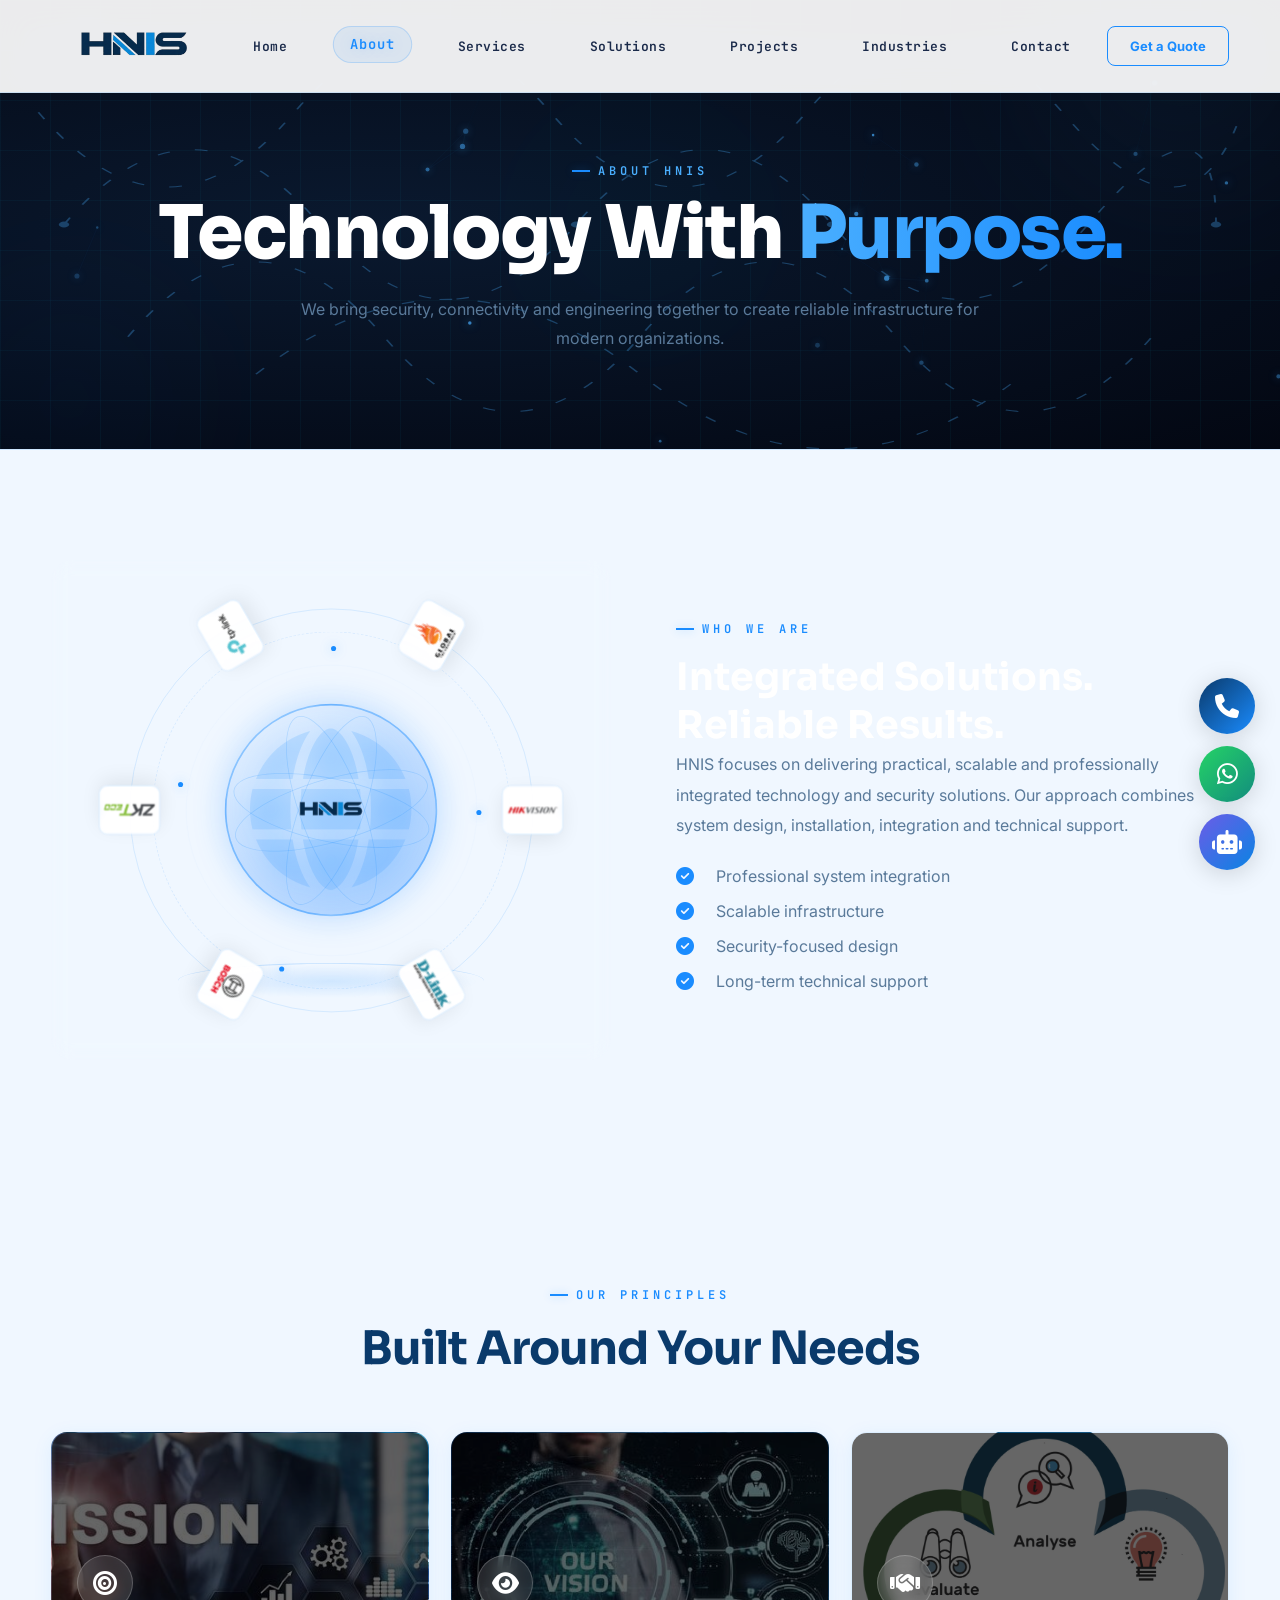
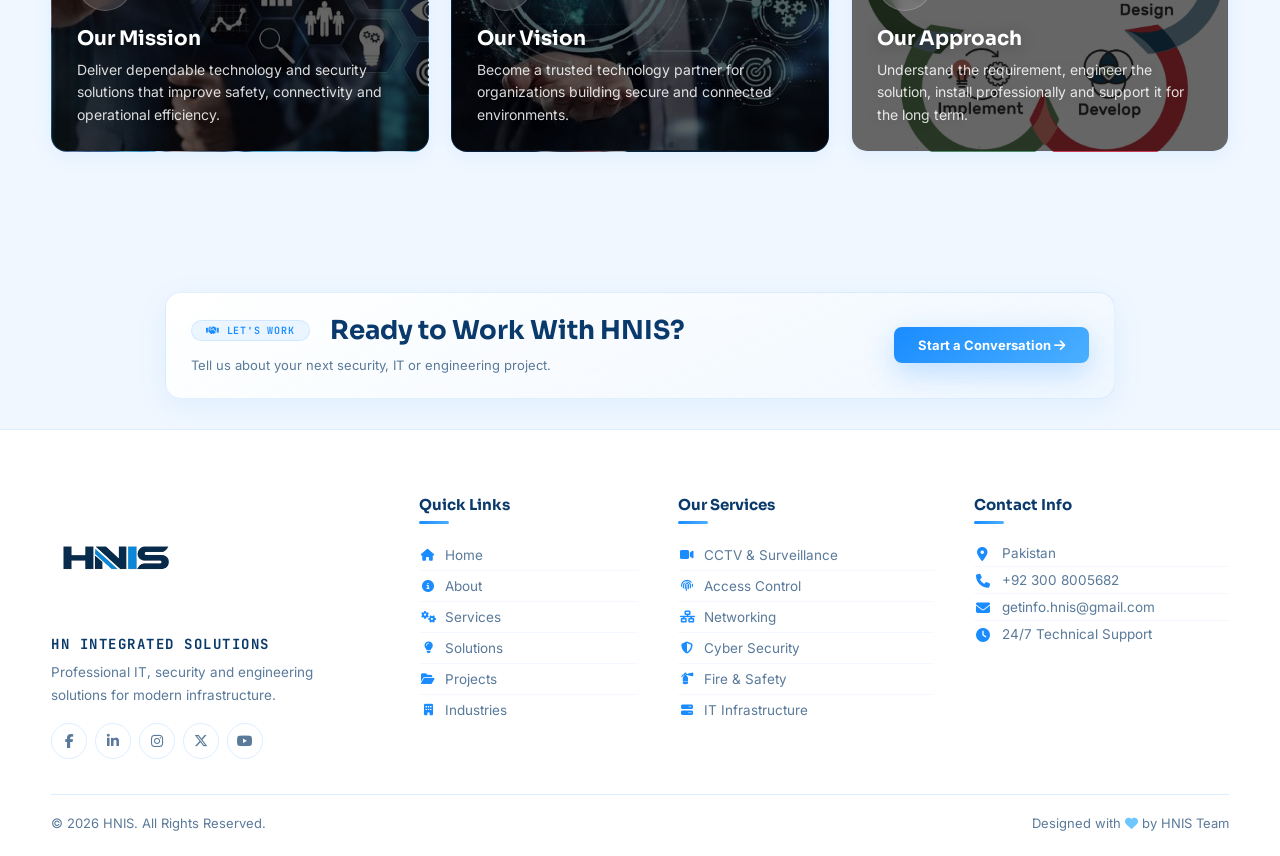
==== about.html @ 10bb26c3 "Add files via upload" ====
<!DOCTYPE html>
<html lang="en"><head>
<meta charset="UTF-8"><meta name="viewport" content="width=device-width, initial-scale=1.0">
<title>About HNIS | Technology & Security</title>
<meta name="description" content="Learn about HNIS and our approach to technology, security and engineering solutions.">
<meta name="keywords" content="about HNIS, technology company Pakistan, security integrator, HN Integrated Solutions">
<meta name="robots" content="index, follow, max-image-preview:large">
<meta name="author" content="HNIS - HN Integrated Solutions">
<link rel="canonical" href="https://xxxxxxxx/about.html">
<meta name="theme-color" content="#0a3a6b">
<!-- Open Graph / Facebook -->
<meta property="og:type" content="website">
<meta property="og:site_name" content="HNIS - HN Integrated Solutions">
<meta property="og:title" content="About HNIS | Technology & Security">
<meta property="og:description" content="Learn about HNIS and our approach to technology, security and engineering solutions.">
<meta property="og:url" content="https://xxxxxxxx/about.html">
<meta property="og:image" content="https://xxxxxxxx/images/logo.png">
<meta property="og:image:width" content="512">
<meta property="og:image:height" content="512">
<meta property="og:locale" content="en_US">
<!-- Twitter -->
<meta name="twitter:card" content="summary_large_image">
<meta name="twitter:title" content="About HNIS | Technology & Security">
<meta name="twitter:description" content="Learn about HNIS and our approach to technology, security and engineering solutions.">
<meta name="twitter:image" content="https://xxxxxxxx/images/logo.png">
<!-- Favicon -->
<link rel="icon" type="image/png" href="images/logo.png">
<link rel="icon" href="images/logo.png">
<link rel="preconnect" href="https://fonts.googleapis.com"><link rel="preconnect" href="https://fonts.gstatic.com" crossorigin>
<link href="https://fonts.googleapis.com/css2?family=Inter:wght@400;500;600;700;800;900&family=Sora:wght@400;500;600;700;800&family=JetBrains+Mono:wght@400;500;600&display=swap" rel="stylesheet">
<link rel="stylesheet" href="https://cdnjs.cloudflare.com/ajax/libs/font-awesome/6.5.2/css/all.min.css">
<link rel="stylesheet" href="css/style.css">
<script type="application/ld+json">
{
  "@context": "https://schema.org",
  "@type": "BreadcrumbList",
  "itemListElement": [
    { "@type": "ListItem", "position": 1, "name": "Home", "item": "https://xxxxxxxx/" },
    { "@type": "ListItem", "position": 2, "name": "About", "item": "https://xxxxxxxx/about.html" }
  ]
}
</script>
</head>
<body>

<!-- ===== HEADER ===== -->
<header>
  <div class="container">
    <nav>
      <a class="logo" href="index.html">
        <img src="images/logo.png" alt="HNIS Logo">
        <span class="logo-text">HNIS</span>
      </a>
      <ul class="nav-links" id="navLinks">
        <li><a href="index.html">Home</a></li>
        <li><a href="about.html" class="active">About</a></li>
        <li><a href="services.html">Services</a></li>
        <li><a href="solutions.html">Solutions</a></li>
        <li><a href="projects.html">Projects</a></li>
        <li><a href="industries.html">Industries</a></li>
        <li><a href="contact.html">Contact</a></li>
      </ul>
      <a class="nav-btn" href="contact.html">Get a Quote</a>
      <div class="menu" id="menu"><i class="fa-solid fa-bars"></i></div>
    </nav>
  </div>
</header>

<!-- ===== PAGE HERO ===== -->
<section class="page-hero cyber-hero">
  <div class="hero-bg-animation">
    <div class="bg-grid-lines"></div>
    <div class="particles-container" id="particlesContainer"></div>
    <svg class="circuit-svg" viewBox="0 0 1000 600" preserveAspectRatio="none">
      <path class="circuit-line" d="M 50,300 Q 150,100 250,300 T 450,300 T 650,300 T 850,300 T 950,300" />
      <path class="circuit-line delay-1" d="M 100,450 Q 200,250 300,450 T 500,450 T 700,450 T 900,450" />
      <path class="circuit-line delay-2" d="M 30,150 Q 130,350 230,150 T 430,150 T 630,150 T 830,150 T 970,150" />
      <path class="circuit-line delay-3" d="M 200,500 Q 350,300 500,500 T 800,500" />
      <circle class="circuit-node" cx="50" cy="300" r="4" />
      <circle class="circuit-node delay-1" cx="250" cy="300" r="4" />
      <circle class="circuit-node delay-2" cx="450" cy="300" r="4" />
      <circle class="circuit-node delay-3" cx="650" cy="300" r="4" />
      <circle class="circuit-node delay-1" cx="850" cy="300" r="4" />
      <circle class="circuit-node delay-2" cx="950" cy="300" r="4" />
    </svg>
    <div class="glow-orb orb-1"></div>
    <div class="glow-orb orb-2"></div>
    <div class="glow-orb orb-3"></div>
    <canvas id="hero-canvas"></canvas>
  </div>
  <div class="container">
    <div class="eyebrow">ABOUT HNIS</div>
    <h1>Technology With <span>Purpose.</span></h1>
    <p>We bring security, connectivity and engineering together to create reliable infrastructure for modern organizations.</p>
  </div>
</section>

<!-- ===== ABOUT CONTENT ===== -->
<section>
  <div class="container split">
    <div class="visual reveal about-visual">
      <div class="orbit-hero about-orbit">
        <div class="globe-halo"></div>
        <div class="hero-globe">
          <div class="globe-lat lat-1"></div>
          <div class="globe-lat lat-2"></div>
          <div class="globe-lon lon-1"></div>
          <div class="globe-lon lon-2"></div>
          <i class="fa-solid fa-globe rotate-icon"></i>
        </div>
        <div class="hero-logo-center about-logo">
          <img src="images/logo.png" alt="HNIS">
        </div>
        <div class="orbit-ring ring-main">
          <div class="orbit-logo ol-1"><img src="images/logo4.png" alt="Hikvision"></div>
          <div class="orbit-logo ol-2"><img src="images/logo5.png" alt="D-Link"></div>
          <div class="orbit-logo ol-3"><img src="images/logo6.png" alt="Bosch"></div>
          <div class="orbit-logo ol-4"><img src="images/logo7.png" alt="ZKTeco"></div>
          <div class="orbit-logo ol-5"><img src="images/logo8.png" alt="TP-Link"></div>
          <div class="orbit-logo ol-6"><img src="images/logo10.png" alt="Global Fire Equipment"></div>
        </div>
        <div class="orbit-dots"><span></span><span></span><span></span><span></span></div>
        <div class="hero-base"></div>
      </div>
    </div>
    <div class="reveal">
      <div class="eyebrow">WHO WE ARE</div>
      <h2 style="color:var(--white);font-size:38px">Integrated Solutions. Reliable Results.</h2>
      <p class="lead">HNIS focuses on delivering practical, scalable and professionally integrated technology and security solutions. Our approach combines system design, installation, integration and technical support.</p>
      <ul class="checks">
        <li><i class="fa-solid fa-circle-check pulse-icon"></i>Professional system integration</li>
        <li><i class="fa-solid fa-circle-check pulse-icon"></i>Scalable infrastructure</li>
        <li><i class="fa-solid fa-circle-check pulse-icon"></i>Security-focused design</li>
        <li><i class="fa-solid fa-circle-check pulse-icon"></i>Long-term technical support</li>
      </ul>
    </div>
  </div>
</section>

<!-- ===== PRINCIPLES SECTION ===== -->
<section>
  <div class="container">
    <div class="section-head">
      <div class="eyebrow">OUR PRINCIPLES</div>
      <h2>Built Around Your Needs</h2>
    </div>
    <div class="grid three">
      <div class="card service-card principle-card reveal card-glow" style="background-image:url('images/mission.jpg');">
        <div class="card-bg-blur"></div>
        <div class="card-content">
          <div class="principle-icon"><i class="fa-solid fa-bullseye pulse-icon"></i></div>
          <h3>Our Mission</h3>
          <p>Deliver dependable technology and security solutions that improve safety, connectivity and operational efficiency.</p>
        </div>
      </div>
      <div class="card service-card principle-card reveal card-glow" style="background-image:url('images/vision.jpg');">
        <div class="card-bg-blur"></div>
        <div class="card-content">
          <div class="principle-icon"><i class="fa-solid fa-eye float-icon"></i></div>
          <h3>Our Vision</h3>
          <p>Become a trusted technology partner for organizations building secure and connected environments.</p>
        </div>
      </div>
      <div class="card service-card principle-card reveal card-glow" style="background-image:url('images/approach.jpg');">
        <div class="card-bg-blur"></div>
        <div class="card-content">
          <div class="principle-icon"><i class="fa-solid fa-handshake glow-icon"></i></div>
          <h3>Our Approach</h3>
          <p>Understand the requirement, engineer the solution, install professionally and support it for the long term.</p>
        </div>
      </div>
    </div>
  </div>
</section>
<!-- ===== CTA SECTION ===== -->
<section class="cta">
  <div class="container">
    <div class="cta-box reveal">
      <div class="cta-content">
        <span class="cta-badge"><i class="fa-solid fa-handshake"></i> Let's Work</span>
        <h2>Ready to Work With HNIS?</h2>
        <p>Tell us about your next security, IT or engineering project.</p>
      </div>
      <a class="btn primary pulse-icon" href="contact.html">Start a Conversation <i class="fa-solid fa-arrow-right"></i></a>
    </div>
  </div>
</section>
<!-- ===== FOOTER ===== -->
<footer>
  <div class="container">
    <div class="footer-grid">
      <div class="footer-brand">
        <div class="footer-logo"><img src="images/logo.png" alt="HNIS Logo"></div>
        <p class="brand-name">HN INTEGRATED SOLUTIONS</p>
        <p class="brand-desc">Professional IT, security and engineering solutions for modern infrastructure.</p>
        <div class="footer-social">
          <a href="#" title="Facebook"><i class="fa-brands fa-facebook-f float-icon"></i></a>
          <a href="#" title="LinkedIn"><i class="fa-brands fa-linkedin-in pulse-icon"></i></a>
          <a href="#" title="Instagram"><i class="fa-brands fa-instagram wave-icon"></i></a>
          <a href="#" title="Twitter"><i class="fa-brands fa-x-twitter bounce-icon"></i></a>
          <a href="#" title="YouTube"><i class="fa-brands fa-youtube pulse-icon"></i></a>
        </div>
      </div>
      <div class="footer-links">
        <h4>Quick Links</h4>
        <ul>
          <li><a href="index.html"><i class="fa-solid fa-house"></i> Home</a></li>
          <li><a href="about.html"><i class="fa-solid fa-info-circle"></i> About</a></li>
          <li><a href="services.html"><i class="fa-solid fa-cogs"></i> Services</a></li>
          <li><a href="solutions.html"><i class="fa-solid fa-lightbulb"></i> Solutions</a></li>
          <li><a href="projects.html"><i class="fa-solid fa-folder-open"></i> Projects</a></li>
          <li><a href="industries.html"><i class="fa-solid fa-building"></i> Industries</a></li>
        </ul>
      </div>
      <div class="footer-links">
        <h4>Our Services</h4>
        <ul>
          <li><a href="services.html"><i class="fa-solid fa-video"></i> CCTV & Surveillance</a></li>
          <li><a href="services.html"><i class="fa-solid fa-fingerprint"></i> Access Control</a></li>
          <li><a href="services.html"><i class="fa-solid fa-network-wired"></i> Networking</a></li>
          <li><a href="services.html"><i class="fa-solid fa-shield-halved"></i> Cyber Security</a></li>
          <li><a href="services.html"><i class="fa-solid fa-fire-extinguisher"></i> Fire & Safety</a></li>
          <li><a href="services.html"><i class="fa-solid fa-server"></i> IT Infrastructure</a></li>
        </ul>
      </div>
      <div class="footer-links">
        <h4>Contact Info</h4>
        <ul class="contact-info-list">
          <li><i class="fa-solid fa-location-dot float-icon"></i> <span>Pakistan</span></li>
          <li><i class="fa-solid fa-phone pulse-icon"></i> <span>+92 300 8005682</span></li>
          <li><i class="fa-solid fa-envelope wave-icon"></i> <span>getinfo.hnis@gmail.com</span></li>
          <li><i class="fa-solid fa-clock glow-icon"></i> <span>24/7 Technical Support</span></li>
        </ul>
      </div>
    </div>
    <div class="copyright">
      <span>© <span data-year>2026</span> HNIS. All Rights Reserved.</span>
      <span>Designed with <i class="fa-solid fa-heart pulse-icon" style="color:#6ec6ff;"></i> by HNIS Team</span>
    </div>
  </div>
</footer>

<!-- ===== FLOATING ACTION BUTTONS ===== -->
<div class="fab-container">
  <a href="tel:+923008005682" class="fab fab-phone" title="Call Us">
    <i class="fa-solid fa-phone"></i>
    <span class="fab-tooltip">Call Us</span>
  </a>
  <a href="https://wa.me/923008005682" class="fab fab-whatsapp" title="WhatsApp" target="_blank">
    <i class="fa-brands fa-whatsapp"></i>
    <span class="fab-tooltip">WhatsApp</span>
  </a>
  <button class="fab fab-ai" title="AI Assistant" onclick="toggleChat()">
    <i class="fa-solid fa-robot"></i>
    <span class="fab-tooltip">AI Assistant</span>
  </button>
</div>

<!-- ===== AI CHAT MODAL ===== -->
<div class="ai-chat-modal" id="aiChatModal">
  <div class="ai-chat-header">
    <div class="chat-title">
      <i class="fa-solid fa-robot"></i>
      <span>HNIS AI Assistant</span>
    </div>
    <button class="ai-chat-close" onclick="toggleChat()">
      <i class="fa-solid fa-xmark"></i>
    </button>
  </div>
  <div class="ai-chat-body" id="chatBody">
    <div class="chat-message bot">
      <div class="chat-avatar"><i class="fa-solid fa-robot"></i></div>
      <div class="chat-bubble">
        Hello! I'm HNIS AI Assistant. 👋<br>
        How can I help you today?
      </div>
    </div>
    <div class="quick-questions" id="quickQuestions">
      <button class="quick-question" onclick="askQuestion('What services do you offer?')">
        <i class="fa-solid fa-cogs"></i> What services do you offer?
      </button>
      <button class="quick-question" onclick="askQuestion('How can I get a quote?')">
        <i class="fa-solid fa-file-invoice"></i> How can I get a quote?
      </button>
      <button class="quick-question" onclick="askQuestion('What industries do you serve?')">
        <i class="fa-solid fa-building"></i> What industries do you serve?
      </button>
      <button class="quick-question" onclick="askQuestion('Do you provide 24/7 support?')">
        <i class="fa-solid fa-headset"></i> Do you provide 24/7 support?
      </button>
      <button class="quick-question" onclick="askQuestion('What is your location?')">
        <i class="fa-solid fa-location-dot"></i> What is your location?
      </button>
    </div>
  </div>
  <div class="ai-chat-footer">
    <input type="text" id="chatInput" placeholder="Type your question..." onkeypress="if(event.key==='Enter') sendMessage()">
    <button class="chat-send" onclick="sendMessage()">
      <i class="fa-solid fa-paper-plane"></i>
    </button>
  </div>
</div>

<script src="js/script.js"></script>
</body>
</html>
---- css/style.css ----
/* =========================================================
   HNIS — LIGHT BLUE & WHITE THEME
   Palette: clean white, soft blue gradients, glass HUD panels
   ========================================================= */

:root {
  --void: #f0f7ff;
  --panel: #ffffff;
  --panel-2: #e8f2ff;
  --navy: #0a3a6b;
  --navy-2: #1a5a8a;
  --blue: #1a8cff;
  --blue-2: #4aafff;
  --sky: rgba(26, 140, 255, 0.08);
  --soft: #f5faff;
  --line: rgba(26, 140, 255, 0.15);
  --text: #1a2a4a;
  --muted: #5a7a9a;
  --white: #ffffff;
  --shadow: 0 15px 50px rgba(26, 140, 255, 0.12);
  --glow: 0 0 0 1px rgba(26, 140, 255, 0.2), 0 15px 40px rgba(26, 140, 255, 0.08);
  --font-display: 'Sora', 'Inter', sans-serif;
  --font-mono: 'JetBrains Mono', monospace;
}

* {
  margin: 0;
  padding: 0;
  box-sizing: border-box;
}

html {
  scroll-behavior: smooth;
}

body {
  font-family: 'Inter', Arial, sans-serif;
  background: var(--void);
  color: var(--text);
  overflow-x: hidden;
  position: relative;
}

a {
  text-decoration: none;
  color: inherit;
}

img { max-width: 100%; }

.container {
  width: min(1200px, 92%);
  margin: auto;
  position: relative;
  z-index: 2;
}

h1, h2, h3, h4 {
  font-family: var(--font-display);
}

/* =========================================================
   PREVENT FLASH ON PAGE LOAD
   ========================================================= */

body.loading .page-hero.cyber-hero,
body.loading .hero.cyber-hero {
  opacity: 0 !important;
  transition: none !important;
}

body.loaded .page-hero.cyber-hero,
body.loaded .hero.cyber-hero {
  opacity: 1;
}

.page-hero.cyber-hero,
.hero.cyber-hero {
  transition: opacity 0.3s ease;
}

/* =========================================================
   AMBIENT BACKGROUND FX
   ========================================================= */

#bg-fx {
  position: fixed;
  inset: 0;
  z-index: 0;
  pointer-events: none;
  opacity: 0.4;
}

.bg-grid {
  position: fixed;
  inset: 0;
  z-index: 0;
  pointer-events: none;
  background-image:
    linear-gradient(rgba(26, 140, 255, 0.06) 1px, transparent 1px),
    linear-gradient(90deg, rgba(26, 140, 255, 0.06) 1px, transparent 1px);
  background-size: 44px 44px;
  mask-image: radial-gradient(ellipse 80% 60% at 50% 0%, #000 40%, transparent 100%);
}

.bg-orb {
  position: fixed;
  border-radius: 50%;
  filter: blur(80px);
  z-index: 0;
  pointer-events: none;
  opacity: 0.3;
}
.bg-orb.o1 { width: 520px; height: 520px; top: -120px; left: -100px; background: radial-gradient(circle, rgba(26,140,255,0.2), transparent 70%); }
.bg-orb.o2 { width: 460px; height: 460px; top: 40%; right: -150px; background: radial-gradient(circle, rgba(74,175,255,0.15), transparent 70%); }
.bg-orb.o3 { width: 400px; height: 400px; bottom: -140px; left: 30%; background: radial-gradient(circle, rgba(26,140,255,0.1), transparent 70%); }

/* =========================================================
   HEADER
   ========================================================= */

header {
  position: fixed;
  top: 0;
  left: 0;
  width: 100%;
  z-index: 1000;
  background: rgba(255, 255, 255, 0.92);
  backdrop-filter: blur(18px) saturate(160%);
  border-bottom: 1px solid var(--line);
  transition: 0.3s;
}

nav {
  height: 92px;
  display: flex;
  align-items: center;
  justify-content: space-between;
}

.logo {
  display: flex;
  align-items: center;
  gap: 12px;
  text-decoration: none;
  padding: 8px 18px;
  background: transparent;
  border: none;
  box-shadow: none;
  transition: transform .3s ease;
}
.logo:hover { transform: translateY(-1px); }

.logo img {
  width: 130px;
  height: auto;
  object-fit: contain;
  display: block;
}

.logo-text { display: none; }

.nav-links {
  display: flex;
  gap: 32px;
  list-style: none;
  align-items: center;
}

.nav-links li { position: relative; }

.nav-links a {
  font-size: 13px;
  font-weight: 600;
  font-family: var(--font-mono);
  letter-spacing: 0.5px;
  color: var(--text);
  position: relative;
  z-index: 2;
  padding: 9px 16px;
  border-radius: 999px;
  display: inline-block;
  transition: color 0.25s ease, transform 0.35s cubic-bezier(.34,1.56,.64,1);
}

.nav-links a:before {
  content: "";
  position: absolute;
  inset: 0;
  background: rgba(26, 140, 255, 0.08);
  border: 1px solid rgba(26, 140, 255, 0.2);
  border-radius: 999px;
  transform: scale(0.5);
  opacity: 0;
  transition: transform 0.4s cubic-bezier(.34,1.56,.64,1), opacity 0.3s ease;
  z-index: -1;
}

.nav-links a:hover,
.nav-links a.active {
  color: var(--blue);
  transform: translateY(-2px) scale(1.06);
  text-shadow: 0 0 14px rgba(26, 140, 255, 0.2);
}

.nav-links a:hover:before,
.nav-links a.active:before {
  transform: scale(1);
  opacity: 1;
}

.nav-btn {
  padding: 11px 22px;
  border: 1px solid var(--blue);
  color: var(--blue);
  background: transparent;
  border-radius: 8px;
  font-weight: 700;
  font-size: 13px;
  transition: 0.3s;
  display: inline-flex;
  align-items: center;
  gap: 9px;
}

.nav-btn:hover {
  background: var(--blue);
  color: #fff;
  box-shadow: 0 0 30px rgba(26, 140, 255, 0.3);
  transform: translateY(-2px);
}

.menu {
  display: none;
  font-size: 24px;
  color: var(--text);
  cursor: pointer;
}

/* =========================================================
   PAGE HERO WITH ANIMATED BACKGROUND
   ========================================================= */

.cyber-hero {
  position: relative;
  overflow: hidden;
  min-height: 100vh;
  display: flex;
  align-items: center;
}

.page-hero.cyber-hero {
  position: relative;
  overflow: hidden;
  padding: 140px 0 80px;
  text-align: center;
  border-bottom: 1px solid var(--line);
  min-height: 50vh;
  display: flex;
  align-items: center;
}

/* Fade In Animation */
.page-hero.cyber-hero {
  opacity: 0;
  animation: heroFadeIn 0.8s ease forwards;
}

@keyframes heroFadeIn {
  0% { opacity: 0; transform: translateY(10px); }
  100% { opacity: 1; transform: translateY(0); }
}

.hero-bg-animation {
  opacity: 0;
  animation: bgFadeIn 0.6s ease 0.1s forwards;
}

@keyframes bgFadeIn {
  0% { opacity: 0; }
  100% { opacity: 1; }
}

.page-hero.cyber-hero .container,
.hero.cyber-hero .container {
  opacity: 0;
  animation: contentFadeIn 0.8s ease 0.2s forwards;
}

@keyframes contentFadeIn {
  0% { opacity: 0; transform: translateY(15px); }
  100% { opacity: 1; transform: translateY(0); }
}

/* ===== ANIMATED BACKGROUND ELEMENTS ===== */
.hero-bg-animation {
  position: absolute;
  top: 0;
  left: 0;
  width: 100%;
  height: 100%;
  z-index: 0;
  background: radial-gradient(ellipse at 30% 50%, #0a192f 0%, #030712 100%);
  overflow: hidden;
  pointer-events: none;
  will-change: transform, opacity;
}

.page-hero.cyber-hero .hero-bg-animation {
  height: 100%;
  min-height: 100%;
}

/* Grid Lines */
.bg-grid-lines {
  position: absolute;
  top: 0;
  left: 0;
  width: 100%;
  height: 100%;
  background-image: 
    linear-gradient(rgba(0, 229, 255, 0.04) 1px, transparent 1px),
    linear-gradient(90deg, rgba(0, 229, 255, 0.04) 1px, transparent 1px);
  background-size: 50px 50px;
  animation: gridMove 20s linear infinite;
}

@keyframes gridMove {
  0% { transform: translateY(0) translateX(0); }
  100% { transform: translateY(50px) translateX(50px); }
}

/* Particles */
.particles-container {
  position: absolute;
  top: 0;
  left: 0;
  width: 100%;
  height: 100%;
  z-index: 1;
  pointer-events: none;
}

.particle {
  position: absolute;
  width: 4px;
  height: 4px;
  border-radius: 50%;
  background: #4aafff;
  box-shadow: 0 0 10px rgba(74, 175, 255, 0.5);
  animation: particleFloat var(--duration) ease-in-out infinite;
  opacity: 0;
}

@keyframes particleFloat {
  0% { opacity: 0; transform: translateY(0) scale(0); }
  20% { opacity: 1; transform: translateY(-20px) scale(1); }
  80% { opacity: 0.8; transform: translateY(var(--distance)) scale(1); }
  100% { opacity: 0; transform: translateY(var(--distance)) scale(0); }
}

/* Circuit SVG */
.circuit-svg {
  position: absolute;
  top: 0;
  left: 0;
  width: 100%;
  height: 100%;
  z-index: 1;
  opacity: 0.3;
  pointer-events: none;
}

.circuit-line {
  fill: none;
  stroke: #4aafff;
  stroke-width: 1.5;
  stroke-dasharray: 10, 20;
  animation: circuitFlow 8s linear infinite;
}

.circuit-line.delay-1 { animation-delay: 2s; }
.circuit-line.delay-2 { animation-delay: 4s; }
.circuit-line.delay-3 { animation-delay: 6s; }

@keyframes circuitFlow {
  0% { stroke-dashoffset: 0; opacity: 0.3; }
  50% { opacity: 0.8; }
  100% { stroke-dashoffset: -100; opacity: 0.3; }
}

.circuit-node {
  fill: #4aafff;
  animation: nodePulse 2s ease-in-out infinite;
}

.circuit-node.delay-1 { animation-delay: 0.5s; }
.circuit-node.delay-2 { animation-delay: 1s; }
.circuit-node.delay-3 { animation-delay: 1.5s; }

@keyframes nodePulse {
  0%, 100% { r: 3; opacity: 0.5; }
  50% { r: 6; opacity: 1; }
}

/* Glowing Orbs */
.glow-orb {
  position: absolute;
  border-radius: 50%;
  filter: blur(80px);
  z-index: 0;
  opacity: 0.3;
  animation: orbFloat 8s ease-in-out infinite;
  pointer-events: none;
}

.orb-1 {
  width: 400px;
  height: 400px;
  top: -150px;
  right: -100px;
  background: radial-gradient(circle, rgba(74, 175, 255, 0.3), transparent 70%);
  animation-delay: 0s;
}

.orb-2 {
  width: 300px;
  height: 300px;
  bottom: -100px;
  left: -80px;
  background: radial-gradient(circle, rgba(26, 140, 255, 0.2), transparent 70%);
  animation-delay: 3s;
}

.orb-3 {
  width: 250px;
  height: 250px;
  top: 50%;
  left: 50%;
  transform: translate(-50%, -50%);
  background: radial-gradient(circle, rgba(0, 229, 255, 0.15), transparent 70%);
  animation-delay: 6s;
}

@keyframes orbFloat {
  0%, 100% { transform: translate(0, 0) scale(1); }
  33% { transform: translate(30px, -20px) scale(1.1); }
  66% { transform: translate(-20px, 30px) scale(0.9); }
}

/* Canvas */
#hero-canvas {
  position: absolute;
  top: 0;
  left: 0;
  width: 100%;
  height: 100%;
  z-index: 2;
  pointer-events: none;
}

/* Content Positioning */
.page-hero.cyber-hero .container {
  position: relative;
  z-index: 5;
}

.page-hero.cyber-hero h1 {
  font-size: clamp(42px, 6vw, 74px);
  line-height: 1.02;
  font-weight: 800;
  color: var(--white);
  position: relative;
  letter-spacing: -1.5px;
}

.page-hero.cyber-hero h1 span {
  background: linear-gradient(90deg, var(--blue-2), var(--blue));
  -webkit-background-clip: text;
  background-clip: text;
  color: transparent;
}

.page-hero.cyber-hero p {
  max-width: 720px;
  margin: 25px auto 0;
  color: var(--muted);
  line-height: 1.8;
  position: relative;
}

.page-hero.cyber-hero .eyebrow {
  color: var(--blue-2);
  position: relative;
}

/* =========================================================
   EYEBROW
   ========================================================= */

.eyebrow {
  color: var(--blue);
  font-size: 12px;
  font-weight: 600;
  font-family: var(--font-mono);
  letter-spacing: 4px;
  text-transform: uppercase;
  margin-bottom: 16px;
  display: inline-flex;
  align-items: center;
  gap: 8px;
}
.eyebrow::before {
  content: "";
  width: 18px;
  height: 2px;
  background: var(--blue);
  box-shadow: 0 0 8px rgba(26, 140, 255, 0.3);
  display: inline-block;
}

/* =========================================================
   SECTIONS
   ========================================================= */

section {
  padding: 110px 0;
  position: relative;
}

.section-head {
  text-align: center;
  margin-bottom: 55px;
}

.section-head h2 {
  font-size: clamp(30px, 4vw, 46px);
  color: var(--navy);
  font-weight: 700;
  letter-spacing: -1px;
}

.section-head p {
  color: var(--muted);
  max-width: 700px;
  margin: 15px auto;
  line-height: 1.7;
}

/* =========================================================
   GRID
   ========================================================= */

.grid {
  display: grid;
  gap: 22px;
  perspective: 1200px;
}

.three { grid-template-columns: repeat(3, 1fr); }
.two { grid-template-columns: repeat(2, 1fr); }

/* =========================================================
   CARDS
   ========================================================= */

.card {
  background: linear-gradient(155deg, rgba(255,255,255,0.95), rgba(240,247,255,0.85));
  border: 1px solid var(--line);
  border-radius: 16px;
  padding: 32px;
  transition: transform .12s ease, border-color .3s ease, box-shadow .3s ease;
  position: relative;
  overflow: hidden;
  backdrop-filter: blur(14px);
  transform-style: preserve-3d;
  will-change: transform;
  box-shadow: 0 4px 20px rgba(26, 140, 255, 0.06);
}

.card:before {
  content: "";
  position: absolute;
  left: 0;
  top: 0;
  width: 100%;
  height: 3px;
  background: linear-gradient(90deg, var(--blue), var(--blue-2));
  transform: scaleX(0);
  transform-origin: left;
  transition: 0.35s;
  z-index: 3;
}

.card:after {
  content: "";
  position: absolute;
  inset: 0;
  background: radial-gradient(500px circle at var(--mx, 50%) var(--my, 50%), rgba(26, 140, 255, 0.06), transparent 45%);
  opacity: 0;
  transition: opacity .35s ease;
  pointer-events: none;
  z-index: 1;
}

.card:hover {
  border-color: rgba(26, 140, 255, 0.3);
  box-shadow: var(--glow);
  transform: translateY(-4px);
}

.card:hover:before { transform: scaleX(1); }
.card:hover:after { opacity: 1; }

.icon {
  width: 58px;
  height: 58px;
  display: flex;
  align-items: center;
  justify-content: center;
  border-radius: 12px;
  background: rgba(26, 140, 255, 0.08);
  border: 1px solid rgba(26, 140, 255, 0.2);
  color: var(--blue);
  font-size: 22px;
  margin-bottom: 22px;
  transition: 0.35s;
  position: relative;
  z-index: 2;
}

.card:hover .icon {
  background: var(--blue);
  color: #fff;
  transform: translateY(-3px) translateZ(20px);
  box-shadow: 0 8px 26px rgba(26, 140, 255, 0.3);
}

.card h3 {
  font-size: 19px;
  color: var(--navy);
  margin-bottom: 13px;
  font-weight: 700;
  position: relative;
  z-index: 2;
}

.card p {
  color: var(--muted);
  line-height: 1.75;
  font-size: 14px;
  position: relative;
  z-index: 2;
}

.card ul {
  list-style: none;
  margin-top: 18px;
  position: relative;
  z-index: 2;
}

.card li {
  color: var(--muted);
  margin: 10px 0;
  font-size: 14px;
}

.card li:before {
  content: "▸";
  color: var(--blue);
  font-weight: 900;
  margin-right: 9px;
}

/* =========================================================
   BUTTONS
   ========================================================= */

.btn {
  padding: 14px 24px;
  border-radius: 8px;
  font-weight: 700;
  font-size: 14px;
  transition: transform .2s ease, box-shadow .3s ease, background .3s ease, color .3s ease;
  display: inline-flex;
  align-items: center;
  gap: 9px;
  position: relative;
  will-change: transform;
}

.primary {
  background: linear-gradient(135deg, var(--blue), var(--blue-2));
  color: #fff;
  box-shadow: 0 10px 30px rgba(26, 140, 255, 0.25);
}

.primary:hover {
  box-shadow: 0 14px 40px rgba(26, 140, 255, 0.35);
  filter: brightness(1.05);
  transform: translateY(-3px);
}

.outline {
  border: 1px solid var(--blue);
  color: var(--blue);
  background: transparent;
}

.outline:hover {
  background: rgba(26, 140, 255, 0.08);
  border-color: var(--blue-2);
  transform: translateY(-3px);
}

/* =========================================================
   SPLIT LAYOUT
   ========================================================= */

.split {
  display: grid;
  grid-template-columns: 1fr 1fr;
  gap: 65px;
  align-items: center;
}

.lead {
  color: var(--muted);
  line-height: 1.9;
}

.checks {
  list-style: none;
  margin-top: 25px;
}

.checks li {
  margin: 15px 0;
  color: var(--muted);
  display: flex;
  align-items: flex-start;
  gap: 12px;
}

.checks li i {
  color: var(--blue);
  margin-right: 10px;
  font-size: 18px;
  margin-top: 2px;
  flex-shrink: 0;
}

.checks li strong {
  color: var(--text);
}

/* =========================================================
   VISUAL
   ========================================================= */

.visual {
  min-height: 400px;
  border: 1px solid var(--line);
  border-radius: 22px;
  background: linear-gradient(155deg, rgba(255,255,255,0.8), rgba(240,247,255,0.6));
  display: flex;
  align-items: center;
  justify-content: center;
  position: relative;
  overflow: hidden;
  box-shadow: var(--shadow);
  backdrop-filter: blur(10px);
}

.visual > i {
  font-size: 130px;
  color: rgba(26, 140, 255, 0.15);
}

/* =========================================================
   STATS
   ========================================================= */

.stats {
  background: linear-gradient(180deg, rgba(255,255,255,0.8), rgba(240,247,255,0.6));
  border-top: 1px solid var(--line);
  border-bottom: 1px solid var(--line);
  padding: 80px 0;
}

.stats-grid {
  display: grid;
  grid-template-columns: repeat(5, 1fr);
  gap: 25px;
  perspective: 1200px;
}

.stat {
  text-align: center;
  padding: 28px 15px;
  border-radius: 16px;
  background: linear-gradient(155deg, rgba(255,255,255,0.9), rgba(240,247,255,0.7));
  backdrop-filter: blur(12px);
  border: 1px solid var(--line);
  box-shadow: 0 4px 20px rgba(26, 140, 255, 0.06);
  transition: transform .12s ease, border-color .3s ease;
  position: relative;
  overflow: hidden;
  will-change: transform;
}

.stat i {
  font-size: 34px;
  color: var(--blue);
  margin-bottom: 12px;
  display: block;
  position: relative;
  z-index: 1;
  transition: all 0.4s ease;
}

.stat:hover {
  border-color: rgba(26, 140, 255, 0.3);
  transform: translateY(-4px);
  box-shadow: var(--glow);
}

.stat:hover i {
  transform: scale(1.1) translateY(-3px);
}

.stat-number {
  font-family: var(--font-mono);
  font-size: 42px;
  font-weight: 600;
  color: var(--navy);
  position: relative;
  z-index: 1;
  font-variant-numeric: tabular-nums;
  letter-spacing: -1px;
}

.stat p {
  color: var(--muted);
  margin-top: 6px;
  font-weight: 600;
  font-size: 13px;
  position: relative;
  z-index: 1;
  letter-spacing: 0.3px;
}

/* =========================================================
   TRUST BAR
   ========================================================= */

.trust {
  padding: 22px 0;
  background: var(--navy);
  color: #fff;
  border-bottom: 1px solid rgba(255,255,255,0.05);
  position: relative;
  z-index: 2;
}

.trust-grid {
  display: grid;
  grid-template-columns: repeat(4, 1fr);
  gap: 20px;
}

.trust-item {
  text-align: center;
  font-weight: 600;
  font-size: 13px;
  font-family: var(--font-mono);
  letter-spacing: 0.5px;
  color: rgba(255,255,255,0.8);
}

.trust-item i {
  color: var(--blue-2);
  margin-right: 8px;
}

/* =========================================================
   HERO
   ========================================================= */

.hero {
  min-height: 100vh;
  padding: 150px 0 80px;
  display: flex;
  align-items: center;
  background: radial-gradient(ellipse 60% 70% at 80% 20%, rgba(26,140,255,0.08), transparent 60%);
  position: relative;
  overflow: hidden;
}

.hero-content {
  display: grid;
  grid-template-columns: 1fr 1fr;
  gap: 55px;
  align-items: center;
  position: relative;
  z-index: 2;
}

.hero h1 {
  font-size: clamp(45px, 6vw, 76px);
  line-height: 1;
  font-weight: 800;
  color: var(--navy);
  letter-spacing: -2.5px;
}

.hero h1 span {
  background: linear-gradient(90deg, var(--blue), var(--blue-2));
  -webkit-background-clip: text;
  background-clip: text;
  color: transparent;
}

.hero-description {
  margin-top: 25px;
  max-width: 600px;
  color: var(--muted);
  font-size: 17px;
  line-height: 1.8;
}

.hero-buttons {
  display: flex;
  gap: 14px;
  margin-top: 32px;
  flex-wrap: wrap;
}

.hero-visual {
  height: 520px;
  display: flex;
  align-items: center;
  justify-content: center;
  position: relative;
}

/* =========================================================
   SERVICES HOME
   ========================================================= */

.services-home { background: transparent; }

/* =========================================================
   CTA SECTION - COMPACT (ALL PAGES)
   ========================================================= */

.cta { 
  padding: 30px 0; 
  position: relative;
}

.cta-box {
  padding: 22px 25px;
  border-radius: 16px;
  border: 1px solid rgba(26, 140, 255, 0.12);
  background: linear-gradient(155deg, rgba(255,255,255,0.95), rgba(240,247,255,0.8));
  box-shadow: 0 8px 30px rgba(26, 140, 255, 0.08);
  position: relative;
  overflow: hidden;
  backdrop-filter: blur(12px);
  transition: all 0.3s ease;
  max-width: 950px;
  margin: 0 auto;
  display: flex;
  align-items: center;
  justify-content: space-between;
  flex-wrap: wrap;
  gap: 15px;
}

.cta-box:hover {
  box-shadow: 0 12px 40px rgba(26, 140, 255, 0.15);
  transform: translateY(-2px);
}

.cta-box .cta-content {
  display: flex;
  align-items: center;
  flex-wrap: wrap;
  gap: 10px 20px;
  flex: 1;
}

.cta-box .cta-badge {
  display: inline-block;
  padding: 3px 14px;
  background: rgba(26, 140, 255, 0.08);
  border: 1px solid rgba(26, 140, 255, 0.12);
  border-radius: 20px;
  font-size: 10px;
  font-weight: 600;
  font-family: var(--font-mono);
  letter-spacing: 0.8px;
  text-transform: uppercase;
  color: var(--blue);
  flex-shrink: 0;
}

.cta-box h2 {
  font-size: clamp(18px, 2.2vw, 26px);
  color: var(--navy);
  font-weight: 700;
  line-height: 1.2;
  margin: 0;
  flex-shrink: 0;
}

.cta-box h2 i {
  color: var(--blue);
  margin-right: 4px;
}

.cta-box p {
  color: var(--muted);
  font-size: 13px;
  line-height: 1.5;
  margin: 0;
  max-width: 420px;
}

.cta-box .btn {
  padding: 10px 24px;
  font-size: 13px;
  flex-shrink: 0;
  border-radius: 8px;
}

.cta-box .btn i {
  transition: transform 0.3s ease;
}

.cta-box .btn:hover i {
  transform: translateX(4px);
}

/* ===== CTA WITH STATS (Home Page) ===== */
.cta-box .cta-stats {
  display: flex;
  gap: 20px;
  align-items: center;
  flex-shrink: 0;
}

.cta-box .cta-stats .stat-item {
  text-align: center;
}

.cta-box .cta-stats .stat-item .number {
  font-size: 18px;
  font-weight: 800;
  color: var(--navy);
  font-family: var(--font-mono);
  display: block;
  line-height: 1.2;
}

.cta-box .cta-stats .stat-item .label {
  font-size: 10px;
  color: var(--muted);
  display: block;
  text-transform: uppercase;
  letter-spacing: 0.5px;
}

/* ===== DARK CTA (Contact Page) ===== */
.cta-box.cta-primary {
  background: linear-gradient(135deg, #0a3a6b, #1a5a8a);
  border-color: rgba(255,255,255,0.1);
}

.cta-box.cta-primary h2,
.cta-box.cta-primary p {
  color: #fff;
}

.cta-box.cta-primary .cta-badge {
  background: rgba(255,255,255,0.15);
  border-color: rgba(255,255,255,0.2);
  color: var(--blue-2);
}

.cta-box.cta-primary .btn {
  background: #fff;
  color: var(--navy);
}

.cta-box.cta-primary .btn:hover {
  background: var(--blue-2);
  color: #fff;
}

/* ===== RESPONSIVE ===== */
@media(max-width: 768px) {
  .cta { padding: 25px 0; }
  
  .cta-box {
    padding: 18px 20px;
    flex-direction: column;
    text-align: center;
    gap: 12px;
  }
  
  .cta-box .cta-content {
    flex-direction: column;
    align-items: center;
    width: 100%;
  }
  
  .cta-box h2 {
    font-size: 20px;
  }
  
  .cta-box p {
    max-width: 100%;
    font-size: 13px;
  }
  
  .cta-box .btn {
    width: 100%;
    justify-content: center;
  }
  
  .cta-box .cta-stats {
    justify-content: center;
    width: 100%;
  }
}

@media(max-width: 480px) {
  .cta { padding: 20px 0; }
  
  .cta-box {
    padding: 15px 16px;
    border-radius: 14px;
  }
  
  .cta-box .cta-badge {
    font-size: 9px;
    padding: 2px 12px;
  }
  
  .cta-box h2 {
    font-size: 17px;
  }
  
  .cta-box p {
    font-size: 12px;
  }
  
  .cta-box .btn {
    padding: 8px 18px;
    font-size: 12px;
  }
  
  .cta-box .cta-stats .stat-item .number {
    font-size: 16px;
  }
}
/* =========================================================
   RESPONSIVE CTA
   ========================================================= */

@media(max-width: 768px) {
  .cta { padding: 30px 0; }
  
  .cta-box {
    padding: 25px 20px;
  }
  
  .cta-box h2 {
    font-size: 22px;
  }
  
  .cta-box p {
    font-size: 13px;
  }
  
  .cta-compact .cta-box {
    flex-direction: column;
    text-align: center;
  }
  
  .cta-compact .cta-box .cta-content {
    flex-direction: column;
    align-items: center;
  }
  
  .cta-compact .cta-box h2 {
    font-size: 20px;
  }
  
  .cta-box .cta-stats {
    gap: 15px;
  }
  
  .cta-box .cta-stats .stat-item .number {
    font-size: 18px;
  }
}

@media(max-width: 480px) {
  .cta { padding: 20px 0; }
  
  .cta-box {
    padding: 20px 16px;
    border-radius: 14px;
  }
  
  .cta-box h2 {
    font-size: 18px;
  }
  
  .cta-box p {
    font-size: 12px;
    margin-bottom: 12px;
  }
  
  .cta-box .btn {
    padding: 10px 20px;
    font-size: 13px;
  }
  
  .cta-compact .cta-box h2 {
    font-size: 17px;
  }
}

/* =========================================================
   PROJECTS
   ========================================================= */

.projects .card { padding: 0; }

.project-img {
  height: 220px;
  background: linear-gradient(135deg, rgba(26,140,255,0.08), rgba(74,175,255,0.04));
  display: flex;
  align-items: center;
  justify-content: center;
  overflow: hidden;
  position: relative;
  z-index: 2;
}

.project-img img {
  width: 100%;
  height: 100%;
  object-fit: cover;
}

.project-img i {
  font-size: 70px;
  color: rgba(26, 140, 255, 0.2);
}

.project-info { padding: 25px; position: relative; z-index: 2; }

.tag {
  display: inline-block;
  color: var(--blue);
  font-size: 11px;
  font-weight: 700;
  font-family: var(--font-mono);
  letter-spacing: 1.5px;
  text-transform: uppercase;
  margin-bottom: 10px;
}

/* =========================================================
   CONTACT FORM
   ========================================================= */

.form { display: grid; gap: 16px; }

.form-row {
  display: grid;
  grid-template-columns: 1fr 1fr;
  gap: 16px;
}

input, select, textarea {
  width: 100%;
  background: rgba(255, 255, 255, 0.8);
  border: 1px solid var(--line);
  color: var(--text);
  padding: 15px;
  border-radius: 8px;
  font: inherit;
  outline: none;
  transition: border-color .25s ease, box-shadow .25s ease;
}

input::placeholder, textarea::placeholder { color: #a0b8d0; }

input:focus, select:focus, textarea:focus {
  border-color: var(--blue);
  box-shadow: 0 0 0 3px rgba(26, 140, 255, 0.1);
}

select option { background: #fff; color: var(--text); }

textarea { min-height: 150px; resize: vertical; }

/* =========================================================
   CONTACT INFO
   ========================================================= */

.contact-info .item { display: flex; gap: 15px; margin: 25px 0; }

.contact-info .item i {
  color: var(--blue);
  font-size: 22px;
  width: 25px;
}

.contact-info h4 { margin-bottom: 4px; color: var(--navy); }
.contact-info p { color: var(--muted); line-height: 1.6; }

/* =========================================================
   FOOTER
   ========================================================= */

footer {
  padding: 65px 0 25px;
  border-top: 1px solid var(--line);
  background: var(--panel);
  position: relative;
  z-index: 2;
}

.footer-grid {
  display: grid;
  grid-template-columns: 1.8fr 1.2fr 1.4fr 1.4fr;
  gap: 40px;
  margin-bottom: 35px;
  align-items: start;
}

.footer-brand { display: flex; flex-direction: column; align-items: flex-start; }

.footer-logo img { 
  width: 130px; 
  height: auto; 
  margin-bottom: 10px; 
  display: block; 
}

.brand-name {
  font-size: 14px;
  font-weight: 700;
  font-family: var(--font-mono);
  color: var(--navy);
  letter-spacing: 1.5px;
  margin-bottom: 8px;
  text-transform: uppercase;
}

.brand-desc { color: var(--muted); font-size: 13.5px; line-height: 1.7; margin-bottom: 16px; max-width: 280px; }

.footer-social { display: flex; gap: 8px; flex-wrap: wrap; }

.footer-social a {
  width: 36px;
  height: 36px;
  border: 1px solid var(--line);
  border-radius: 50%;
  display: flex;
  align-items: center;
  justify-content: center;
  color: var(--muted);
  transition: all 0.3s ease;
  font-size: 14px;
  text-decoration: none;
  position: relative;
}

.footer-social a:hover {
  background: var(--blue);
  border-color: var(--blue);
  color: #fff;
  transform: translateY(-3px);
  box-shadow: 0 6px 24px rgba(26, 140, 255, 0.3);
}

.footer-social a[title]:hover::after {
  content: attr(title);
  position: absolute;
  bottom: calc(100% + 8px);
  left: 50%;
  transform: translateX(-50%);
  background: var(--navy);
  color: #fff;
  padding: 3px 10px;
  border-radius: 4px;
  font-size: 10px;
  font-weight: 600;
  white-space: nowrap;
  box-shadow: 0 4px 12px rgba(0, 0, 0, 0.15);
  letter-spacing: 0.3px;
}

.footer-links { display: flex; flex-direction: column; }

.footer-links h4 {
  color: var(--navy);
  font-size: 15px;
  font-weight: 700;
  margin-bottom: 16px;
  position: relative;
  padding-bottom: 10px;
}

.footer-links h4::after {
  content: '';
  position: absolute;
  bottom: 0;
  left: 0;
  width: 30px;
  height: 2.5px;
  background: linear-gradient(90deg, var(--blue), var(--blue-2));
  border-radius: 2px;
}

.footer-links ul { list-style: none; padding: 0; margin: 0; }

.footer-links li { margin: 0; padding: 5px 0; border-bottom: 1px solid rgba(26, 140, 255, 0.05); }
.footer-links li:last-child { border-bottom: none; }

.footer-links li a {
  color: var(--muted);
  font-size: 13.5px;
  transition: all 0.3s ease;
  display: flex;
  align-items: center;
  gap: 8px;
  text-decoration: none;
  padding: 2px 0;
}

.footer-links li a i { color: var(--blue); font-size: 12px; width: 18px; text-align: center; flex-shrink: 0; transition: all 0.3s ease; }

.footer-links li a:hover { color: var(--blue); transform: translateX(4px); }
.footer-links li a:hover i { transform: scale(1.1); }

.contact-info-list li {
  display: flex;
  align-items: flex-start;
  gap: 10px;
  color: var(--muted);
  font-size: 13.5px;
  padding: 5px 0;
  border-bottom: 1px solid rgba(26, 140, 255, 0.05);
}
.contact-info-list li:last-child { border-bottom: none; }
.contact-info-list li i { color: var(--blue); font-size: 14px; width: 18px; margin-top: 2px; flex-shrink: 0; text-align: center; }
.contact-info-list li span { color: var(--muted); }

.copyright {
  border-top: 1px solid var(--line);
  padding-top: 20px;
  display: flex;
  justify-content: space-between;
  color: var(--muted);
  font-size: 13px;
  align-items: center;
}
.copyright i { color: var(--blue); }

/* =========================================================
   REVEAL
   ========================================================= */

.reveal {
  opacity: 0;
  transform: translateY(32px) rotateX(6deg);
  transform-origin: top center;
  transition: opacity .8s cubic-bezier(.2,.7,.2,1), transform .8s cubic-bezier(.2,.7,.2,1);
}
.reveal.show { opacity: 1; transform: none; }

/* =========================================================
   HERO ORBIT
   ========================================================= */

.orbit-hero {
  width: 560px;
  height: 500px;
  position: relative;
  display: flex;
  align-items: center;
  justify-content: center;
  overflow: visible;
}

.globe-halo {
  position: absolute;
  width: 300px;
  height: 300px;
  border-radius: 50%;
  background: radial-gradient(circle, rgba(26, 140, 255, 0.15), rgba(26, 140, 255, 0.05) 45%, transparent 72%);
  filter: blur(10px);
  animation: haloPulse 3s ease-in-out infinite;
}

.hero-globe {
  position: absolute;
  width: 250px;
  height: 250px;
  border-radius: 50%;
  display: flex;
  align-items: center;
  justify-content: center;
  overflow: hidden;
  background: radial-gradient(circle at 35% 28%, #e8f2ff 0%, #d4e8ff 30%, #b8d8ff 58%, #8ac0ff 100%);
  border: 2px solid rgba(26, 140, 255, 0.4);
  box-shadow: 0 0 40px rgba(26, 140, 255, 0.2), inset 0 0 40px rgba(255, 255, 255, 0.3);
  z-index: 2;
  animation: globeFloat 5s ease-in-out infinite;
}

.hero-globe > i {
  font-size: 190px;
  color: rgba(26, 140, 255, 0.15);
  text-shadow: 0 0 30px rgba(26, 140, 255, 0.2);
}

.globe-lat, .globe-lon {
  position: absolute;
  border: 1px solid rgba(26, 140, 255, 0.2);
  border-radius: 50%;
  pointer-events: none;
}

.globe-lat { width: 235px; height: 75px; }
.lat-1 { transform: rotate(12deg); }
.lat-2 { transform: rotate(-16deg); }
.globe-lon { width: 75px; height: 235px; }
.lon-1 { transform: rotate(20deg); }
.lon-2 { transform: rotate(-20deg); }

.hero-logo-center {
  position: absolute;
  width: 118px;
  height: 118px;
  display: flex;
  align-items: center;
  justify-content: center;
  z-index: 8;
  animation: logoPulse 3s ease-in-out infinite;
  background: transparent;
  border-radius: 0;
  box-shadow: none;
  border: none;
  padding: 0;
}

.hero-logo-center img {
  width: 100%;
  height: 100%;
  object-fit: contain;
  display: block;
}

@keyframes logoPulse {
  0%, 100% { transform: scale(1); }
  50% { transform: scale(1.05); }
}

.orbit-ring {
  position: absolute;
  width: 475px;
  height: 475px;
  border: 1px solid rgba(26, 140, 255, 0.15);
  border-radius: 50%;
  z-index: 5;
  animation: orbitSpin 18s linear infinite;
}

.orbit-ring:before, .orbit-ring:after {
  content: "";
  position: absolute;
  inset: 26px;
  border: 1px dashed rgba(26, 140, 255, 0.12);
  border-radius: 50%;
}
.orbit-ring:after { inset: 65px; border-style: solid; opacity: .3; }

.orbit-logo {
  position: absolute;
  left: 50%;
  top: 50%;
  width: 72px;
  height: 58px;
  margin: -29px -36px;
  display: flex;
  align-items: center;
  justify-content: center;
  padding: 4px;
  border-radius: 10px;
  background: rgba(255, 255, 255, 0.95);
  border: 1px solid rgba(26, 140, 255, 0.15);
  box-shadow: 0 7px 24px rgba(0, 0, 0, 0.08);
  transform-origin: 36px 29px;
  animation: counterSpin 18s linear infinite;
  backdrop-filter: blur(6px);
  overflow: hidden;
}

.orbit-logo img {
  max-width: 100%;
  max-height: 100%;
  width: auto;
  height: auto;
  object-fit: cover;
  display: block;
  border-radius: 6px;
}

.ol-1 { transform: rotate(0deg) translateX(237px); }
.ol-2 { transform: rotate(60deg) translateX(237px); }
.ol-3 { transform: rotate(120deg) translateX(237px); }
.ol-4 { transform: rotate(180deg) translateX(237px); }
.ol-5 { transform: rotate(240deg) translateX(237px); }
.ol-6 { transform: rotate(300deg) translateX(237px); }

.orbit-logo:after {
  content: "";
  position: absolute;
  width: 5px;
  height: 5px;
  border-radius: 50%;
  background: var(--blue);
  box-shadow: 0 0 10px rgba(26, 140, 255, 0.4);
  right: -8px;
  top: 50%;
  transform: translateY(-50%);
}

.orbit-dots { position: absolute; width: 410px; height: 410px; border-radius: 50%; z-index: 4; animation: orbitSpin 11s linear infinite; }
.orbit-dots span { position: absolute; width: 6px; height: 6px; border-radius: 50%; background: var(--blue); box-shadow: 0 0 14px rgba(26, 140, 255, 0.4); }
.orbit-dots span:nth-child(1) { top: 12px; left: 50%; }
.orbit-dots span:nth-child(2) { right: 28px; top: 50%; }
.orbit-dots span:nth-child(3) { bottom: 15px; left: 35%; }
.orbit-dots span:nth-child(4) { left: 25px; top: 42%; }

.hero-base {
  position: absolute;
  width: 360px;
  height: 42px;
  bottom: 28px;
  border-radius: 50%;
  background: radial-gradient(ellipse, rgba(26, 140, 255, 0.15), transparent 68%);
  border-top: 1px solid rgba(26, 140, 255, 0.2);
  animation: basePulse 2.5s ease-in-out infinite;
}

@keyframes orbitSpin { to { transform: rotate(360deg); } }
@keyframes counterSpin { to { transform: rotate(-360deg); } }
@keyframes globeFloat { 50% { transform: translateY(-7px); } }
@keyframes haloPulse { 50% { transform: scale(1.09); opacity: .78; } }
@keyframes basePulse { 50% { transform: scaleX(1.12); opacity: .75; } }

/* =========================================================
   SYSTEM INTEGRATION - HOME HERO STYLE
   ========================================================= */

.integration-hero {
  padding: 60px 0 40px;
  position: relative;
  overflow: hidden;
}

.integration-hero-content {
  display: grid;
  grid-template-columns: 1fr 1fr;
  gap: 55px;
  align-items: center;
  position: relative;
  z-index: 2;
}

.integration-visual {
  height: 520px;
  display: flex;
  align-items: center;
  justify-content: center;
  position: relative;
  background: transparent !important;
  border: none !important;
  box-shadow: none !important;
  min-height: auto;
  padding: 0;
  overflow: visible;
}

.integration-visual:before,
.integration-visual:after {
  display: none !important;
}

.integration-content {
  display: flex;
  flex-direction: column;
  justify-content: center;
}

.integration-content .eyebrow {
  margin-bottom: 12px;
}

.integration-content h2 {
  margin-bottom: 15px;
  line-height: 1.2;
}

.integration-content .lead {
  margin-bottom: 10px;
  color: var(--muted);
  font-size: 15px;
  line-height: 1.7;
}

.integration-content .checks {
  margin-top: 15px;
}

.integration-content .checks li {
  margin: 10px 0;
}

.integration-content .checks li strong {
  font-size: 14px;
}

.integration-content .checks li span {
  font-size: 12.5px;
  line-height: 1.5;
}

/* =========================================================
   ABOUT PAGE ORBIT
   ========================================================= */

.about-visual { background: transparent !important; border: none !important; box-shadow: none !important; min-height: 450px; padding: 0; overflow: visible; }
.about-visual:before, .about-visual:after { display: none !important; }
.about-orbit { transform: scale(0.85); transform-origin: center center; }

.about-logo {
  width: 90px !important;
  height: 90px !important;
  padding: 0 !important;
  background: transparent !important;
  border: none !important;
  box-shadow: none !important;
  border-radius: 0 !important;
}

.about-logo img {
  width: 100% !important;
  height: 100% !important;
  object-fit: contain !important;
}

/* =========================================================
   SERVICE CARDS
   ========================================================= */

.service-card {
  position: relative;
  overflow: hidden;
  background-size: cover;
  background-position: center;
  min-height: 340px;
  display: flex;
  align-items: flex-end;
  padding: 0 !important;
  border: 1px solid var(--line) !important;
  border-radius: 16px;
  box-shadow: 0 4px 20px rgba(26, 140, 255, 0.08);
  transition: transform .12s ease, box-shadow 0.4s ease, border-color .3s ease;
}

.service-card:hover { box-shadow: 0 20px 50px rgba(26, 140, 255, 0.15); border-color: rgba(26, 140, 255, 0.3) !important; }

.service-card .card-bg-blur {
  position: absolute;
  inset: 0;
  background: inherit;
  background-size: cover;
  background-position: center;
  filter: brightness(0.5) saturate(0.8);
  transform: scale(1);
  z-index: 1;
  transition: filter 0.5s ease, transform .5s ease;
}
.service-card:hover .card-bg-blur { filter: brightness(0.45) saturate(0.9); transform: scale(1.06); }

.service-card::after {
  content: "";
  position: absolute;
  inset: 0;
  background: linear-gradient(180deg, rgba(255,255,255,0.1) 0%, rgba(255,255,255,0.05) 40%, rgba(255,255,255,0.7) 100%);
  z-index: 1;
}

.service-card .card-content {
  position: relative;
  z-index: 2;
  padding: 30px 26px 26px;
  width: 100%;
  min-height: 200px;
  display: flex;
  flex-direction: column;
  justify-content: flex-end;
}

.service-card .card-content h3 { color: #ffffff !important; font-size: 20px; font-weight: 700; margin-bottom: 8px; text-shadow: 0 2px 16px rgba(0, 0, 0, 0.3); }
.service-card .card-content h3 i { margin-right: 8px; }
.service-card .card-content p { color: rgba(255, 255, 255, 0.9) !important; font-size: 14px; line-height: 1.6; text-shadow: 0 1px 12px rgba(0, 0, 0, 0.2); }

.service-card .card-content ul { list-style: none; margin-top: 12px; display: flex; flex-wrap: wrap; gap: 4px 18px; }
.service-card .card-content ul li { color: rgba(255, 255, 255, 0.9) !important; font-size: 13px; font-weight: 500; text-shadow: 0 1px 12px rgba(0, 0, 0, 0.2); margin: 4px 0 !important; }
.service-card .card-content ul li:before { content: "▸"; color: var(--blue-2) !important; font-weight: 900; margin-right: 6px; }

.service-card .card-content .btn {
  align-self: flex-start;
  background: rgba(255, 255, 255, 0.15);
  backdrop-filter: blur(8px);
  border: 1px solid rgba(255, 255, 255, 0.3);
  color: #ffffff !important;
  font-weight: 700;
  padding: 10px 24px;
  border-radius: 8px;
  transition: all 0.3s ease;
  margin-top: 14px !important;
  font-size: 14px;
}

.service-card .card-content .btn:hover {
  background: #ffffff;
  border-color: #ffffff;
  transform: translateY(-3px);
  box-shadow: 0 8px 30px rgba(0, 0, 0, 0.15);
  color: var(--navy) !important;
}

.service-card:before { display: none !important; }
.service-card .icon { display: none !important; }

/* =========================================================
   PRINCIPLE CARDS (About Page)
   ========================================================= */

.principle-card {
  min-height: 320px !important;
  border-radius: 16px !important;
  overflow: hidden;
  position: relative;
}

.principle-card .card-bg-blur {
  position: absolute;
  inset: 0;
  background: inherit;
  background-size: cover;
  background-position: center;
  filter: brightness(0.4) saturate(0.8);
  transform: scale(1);
  z-index: 1;
  transition: filter 0.5s ease, transform .5s ease;
}

.principle-card:hover .card-bg-blur {
  filter: brightness(0.35) saturate(0.9);
  transform: scale(1.06);
}

.principle-card::after {
  content: "";
  position: absolute;
  inset: 0;
  background: linear-gradient(180deg, rgba(10, 58, 107, 0.1) 0%, rgba(10, 58, 107, 0.05) 40%, rgba(10, 58, 107, 0.7) 100%);
  z-index: 1;
}

.principle-card .card-content {
  position: relative;
  z-index: 2;
  padding: 30px 25px 25px;
  width: 100%;
  min-height: 180px;
  display: flex;
  flex-direction: column;
  justify-content: flex-end;
  color: #fff;
}

.principle-card .principle-icon {
  width: 56px;
  height: 56px;
  border-radius: 50%;
  background: rgba(255, 255, 255, 0.12);
  backdrop-filter: blur(8px);
  border: 1px solid rgba(255, 255, 255, 0.2);
  display: flex;
  align-items: center;
  justify-content: center;
  font-size: 24px;
  color: #fff;
  margin-bottom: 15px;
  transition: all 0.3s ease;
}

.principle-card:hover .principle-icon {
  background: rgba(255, 255, 255, 0.2);
  transform: translateY(-3px);
  box-shadow: 0 0 30px rgba(26, 140, 255, 0.2);
}

.principle-card .card-content h3 {
  color: #ffffff !important;
  font-size: 20px;
  font-weight: 700;
  margin-bottom: 8px;
  text-shadow: 0 2px 16px rgba(0, 0, 0, 0.3);
}

.principle-card .card-content p {
  color: rgba(255, 255, 255, 0.85) !important;
  font-size: 14px;
  line-height: 1.6;
  text-shadow: 0 1px 12px rgba(0, 0, 0, 0.2);
}

.principle-card:before {
  display: none !important;
}

.principle-card .icon {
  display: none !important;
}

/* =========================================================
   FLOATING ACTION BUTTONS - FIXED ALIGNMENT
   ========================================================= */

.fab-container {
  position: fixed;
  right: 25px;
  bottom: 30px;
  z-index: 999;
  display: flex;
  flex-direction: column;
  gap: 12px;
  align-items: center;
}

.fab {
  width: 56px;
  height: 56px;
  border-radius: 50%;
  display: flex;
  align-items: center;
  justify-content: center;
  color: #fff;
  font-size: 24px;
  box-shadow: 0 4px 24px rgba(0, 0, 0, 0.15);
  transition: all 0.3s cubic-bezier(0.23, 1, 0.32, 1);
  position: relative;
  text-decoration: none;
  border: none;
  cursor: pointer;
  flex-shrink: 0;
}

.fab:hover {
  transform: scale(1.12) translateY(-3px);
  box-shadow: 0 10px 40px rgba(26, 140, 255, 0.3);
}
.fab:active { transform: scale(0.95); }

.fab-phone { 
  background: linear-gradient(135deg, #0a3a6b, #1a8cff); 
  animation: fabFloat 3s ease-in-out infinite 0s;
}
.fab-whatsapp { 
  background: linear-gradient(135deg, #25d366, #128c7e); 
  animation: fabFloat 3s ease-in-out infinite 0.5s;
}
.fab-ai { 
  background: linear-gradient(135deg, #6c5ce7, #0984e3); 
  animation: fabFloat 3s ease-in-out infinite 1s;
}

.fab-tooltip {
  position: absolute;
  right: calc(100% + 15px);
  top: 50%;
  transform: translateY(-50%);
  background: var(--navy);
  color: #fff;
  padding: 6px 14px;
  border-radius: 6px;
  font-size: 12px;
  font-weight: 600;
  white-space: nowrap;
  opacity: 0;
  visibility: hidden;
  transition: all 0.3s ease;
  box-shadow: 0 4px 20px rgba(0, 0, 0, 0.15);
  pointer-events: none;
}
.fab-tooltip::after {
  content: '';
  position: absolute;
  right: -6px;
  top: 50%;
  transform: translateY(-50%);
  border: 6px solid transparent;
  border-left-color: var(--navy);
}
.fab:hover .fab-tooltip {
  opacity: 1;
  visibility: visible;
  transform: translateY(-50%) translateX(-5px);
}

@keyframes fabFloat {
  0%, 100% { transform: translateY(0); }
  50% { transform: translateY(-6px); }
}

/* =========================================================
   AI CHAT BOT MODAL
   ========================================================= */

.ai-chat-modal {
  position: fixed;
  bottom: 100px;
  right: 25px;
  width: 360px;
  max-height: 500px;
  background: #fff;
  border-radius: 16px;
  box-shadow: 0 20px 60px rgba(0, 0, 0, 0.2);
  border: 1px solid var(--line);
  z-index: 1000;
  display: none;
  flex-direction: column;
  overflow: hidden;
  animation: chatSlideUp 0.3s ease forwards;
}

.ai-chat-modal.active {
  display: flex;
}

@keyframes chatSlideUp {
  0% {
    opacity: 0;
    transform: translateY(20px) scale(0.95);
  }
  100% {
    opacity: 1;
    transform: translateY(0) scale(1);
  }
}

.ai-chat-header {
  background: linear-gradient(135deg, #0a3a6b, #1a8cff);
  padding: 16px 20px;
  display: flex;
  align-items: center;
  justify-content: space-between;
  color: #fff;
}

.ai-chat-header .chat-title {
  display: flex;
  align-items: center;
  gap: 10px;
  font-weight: 700;
  font-size: 16px;
}

.ai-chat-header .chat-title i {
  font-size: 20px;
}

.ai-chat-close {
  background: none;
  border: none;
  color: #fff;
  font-size: 20px;
  cursor: pointer;
  opacity: 0.7;
  transition: opacity 0.3s ease;
}

.ai-chat-close:hover {
  opacity: 1;
}

.ai-chat-body {
  padding: 16px 20px;
  overflow-y: auto;
  flex: 1;
  max-height: 350px;
  background: #f8fcff;
}

.ai-chat-body .chat-message {
  display: flex;
  gap: 10px;
  margin-bottom: 14px;
  animation: messageIn 0.3s ease forwards;
}

.ai-chat-body .chat-message.bot {
  align-items: flex-start;
}

.ai-chat-body .chat-message.user {
  align-items: flex-end;
  flex-direction: row-reverse;
}

@keyframes messageIn {
  0% {
    opacity: 0;
    transform: translateY(10px);
  }
  100% {
    opacity: 1;
    transform: translateY(0);
  }
}

.ai-chat-body .chat-avatar {
  width: 32px;
  height: 32px;
  border-radius: 50%;
  display: flex;
  align-items: center;
  justify-content: center;
  flex-shrink: 0;
  font-size: 14px;
}

.ai-chat-body .chat-message.bot .chat-avatar {
  background: linear-gradient(135deg, #6c5ce7, #0984e3);
  color: #fff;
}

.ai-chat-body .chat-message.user .chat-avatar {
  background: linear-gradient(135deg, #0a3a6b, #1a8cff);
  color: #fff;
}

.ai-chat-body .chat-bubble {
  background: #fff;
  padding: 10px 14px;
  border-radius: 12px;
  max-width: 80%;
  font-size: 13px;
  line-height: 1.6;
  color: var(--text);
  box-shadow: 0 2px 8px rgba(0, 0, 0, 0.04);
  border: 1px solid var(--line);
}

.ai-chat-body .chat-message.bot .chat-bubble {
  border-top-left-radius: 4px;
}

.ai-chat-body .chat-message.user .chat-bubble {
  border-top-right-radius: 4px;
  background: linear-gradient(135deg, #0a3a6b, #1a8cff);
  color: #fff;
}

.ai-chat-body .quick-questions {
  display: flex;
  flex-direction: column;
  gap: 8px;
  margin-top: 10px;
}

.ai-chat-body .quick-question {
  background: rgba(26, 140, 255, 0.06);
  border: 1px solid rgba(26, 140, 255, 0.12);
  border-radius: 8px;
  padding: 10px 14px;
  font-size: 13px;
  color: var(--text);
  cursor: pointer;
  transition: all 0.3s ease;
  text-align: left;
}

.ai-chat-body .quick-question:hover {
  background: rgba(26, 140, 255, 0.12);
  border-color: rgba(26, 140, 255, 0.25);
  transform: translateX(4px);
}

.ai-chat-body .quick-question i {
  color: var(--blue);
  margin-right: 8px;
}

.ai-chat-footer {
  padding: 12px 16px;
  border-top: 1px solid var(--line);
  display: flex;
  gap: 10px;
  background: #fff;
}

.ai-chat-footer input {
  flex: 1;
  padding: 10px 14px;
  border: 1px solid var(--line);
  border-radius: 8px;
  font-size: 13px;
  outline: none;
  transition: border-color 0.3s ease;
}

.ai-chat-footer input:focus {
  border-color: var(--blue);
  box-shadow: 0 0 0 3px rgba(26, 140, 255, 0.08);
}

.ai-chat-footer .chat-send {
  width: 42px;
  height: 42px;
  border-radius: 8px;
  background: linear-gradient(135deg, #0a3a6b, #1a8cff);
  color: #fff;
  border: none;
  cursor: pointer;
  transition: all 0.3s ease;
  display: flex;
  align-items: center;
  justify-content: center;
  font-size: 16px;
}

.ai-chat-footer .chat-send:hover {
  transform: scale(1.05);
  box-shadow: 0 4px 16px rgba(26, 140, 255, 0.3);
}

/* Responsive for chat */
@media(max-width: 480px) {
  .ai-chat-modal {
    width: calc(100% - 30px);
    right: 15px;
    bottom: 90px;
    max-height: 420px;
  }
  .fab-container {
    right: 15px;
    bottom: 20px;
    gap: 10px;
  }
  .fab {
    width: 48px;
    height: 48px;
    font-size: 20px;
  }
  .fab-tooltip {
    display: none !important;
  }
}
/* =========================================================
   CSS ANIMATIONS - No External Files
   ========================================================= */

.pulse-icon {
  animation: pulse 2s ease-in-out infinite;
  display: inline-block;
}
@keyframes pulse {
  0%, 100% { transform: scale(1); opacity: 1; }
  50% { transform: scale(1.2); opacity: 0.7; }
}

.rotate-icon {
  animation: rotate 10s linear infinite;
  display: inline-block;
}
@keyframes rotate {
  to { transform: rotate(360deg); }
}

.float-icon {
  animation: float 3s ease-in-out infinite;
  display: inline-block;
}
@keyframes float {
  0%, 100% { transform: translateY(0px); }
  50% { transform: translateY(-15px); }
}

.bounce-icon {
  animation: bounce 1.5s ease-in-out infinite;
  display: inline-block;
}
@keyframes bounce {
  0%, 100% { transform: translateY(0); }
  40% { transform: translateY(-20px); }
  60% { transform: translateY(-8px); }
}

.glow-icon {
  animation: glow 2s ease-in-out infinite;
  display: inline-block;
}
@keyframes glow {
  0%, 100% { filter: drop-shadow(0 0 5px rgba(26, 140, 255, 0.3)); }
  50% { filter: drop-shadow(0 0 25px rgba(26, 140, 255, 0.8)); }
}

.wave-icon {
  animation: wave 2.5s ease-in-out infinite;
  display: inline-block;
  transform-origin: bottom center;
}
@keyframes wave {
  0%, 100% { transform: rotate(0deg); }
  25% { transform: rotate(-15deg); }
  75% { transform: rotate(15deg); }
}

.shake-icon {
  animation: shake 0.8s ease-in-out infinite;
  display: inline-block;
}
@keyframes shake {
  0%, 100% { transform: rotate(0deg); }
  25% { transform: rotate(-10deg); }
  75% { transform: rotate(10deg); }
}

.spinning-border {
  position: relative;
  overflow: hidden;
}
.spinning-border::before {
  content: '';
  position: absolute;
  top: -2px;
  left: -2px;
  right: -2px;
  bottom: -2px;
  background: linear-gradient(45deg, #1a8cff, #4aafff, #1a8cff, #4aafff);
  background-size: 400% 400%;
  z-index: -1;
  border-radius: inherit;
  animation: spinBorder 4s linear infinite;
}
@keyframes spinBorder {
  0% { background-position: 0% 50%; }
  50% { background-position: 100% 50%; }
  100% { background-position: 0% 50%; }
}

.card-glow {
  transition: all 0.3s ease;
  position: relative;
}
.card-glow:hover {
  box-shadow: 0 0 30px rgba(26, 140, 255, 0.2);
  transform: translateY(-5px);
}
.card-glow::after {
  content: '';
  position: absolute;
  inset: 0;
  border-radius: inherit;
  background: radial-gradient(800px circle at var(--mx, 50%) var(--my, 50%), rgba(26, 140, 255, 0.08), transparent 40%);
  opacity: 0;
  transition: opacity 0.4s ease;
  pointer-events: none;
}
.card-glow:hover::after {
  opacity: 1;
}

/* =========================================================
   RESPONSIVE
   ========================================================= */

@media(max-width:1024px) {
  .footer-grid { grid-template-columns: 1.6fr 1fr 1.2fr 1.2fr; gap: 30px; }
}

@media(max-width:992px) {
  .footer-grid { grid-template-columns: 1fr 1fr !important; gap: 35px !important; }
  .footer-brand { grid-column: 1/-1; align-items: center; text-align: center; }
  .brand-desc { max-width: 100% !important; text-align: center; }
  .footer-social { justify-content: center; }
  .footer-links h4::after { left: 0; }
  .footer-links { align-items: flex-start; }
  .footer-links ul { width: 100%; }
  .footer-links li a { justify-content: flex-start; }
  .contact-info-list li { justify-content: flex-start; }
  .about-orbit { transform: scale(0.75); }
  .about-visual { min-height: 380px; }
  .stats-grid { grid-template-columns: repeat(3, 1fr) !important; }
  .integration-hero-content {
    grid-template-columns: 1fr;
    text-align: center;
    gap: 30px;
  }
  .integration-visual { height: 400px; }
  .orbit-hero { transform: scale(0.80); }
  .integration-content { text-align: center; align-items: center; }
  .integration-content .checks { text-align: left; }
  .integration-content .checks li { justify-content: flex-start; }
  .integration-content .checks li i { flex-shrink: 0; }
  .page-hero.cyber-hero { min-height: 40vh; padding: 120px 0 60px; }
}

@media(max-width:768px) {
  .logo { padding: 5px 12px; }
  .logo img { width: 110px; height: auto; }
  .footer-grid { grid-template-columns: 1fr 1fr !important; gap: 25px !important; }
  .footer-brand { grid-column: 1/-1; }
  .brand-desc { max-width: 100%; text-align: center; }
  .footer-social { justify-content: center; }
  .footer-links h4 { font-size: 14px; padding-bottom: 8px; }
  .footer-links h4::after { width: 25px; height: 2px; }
  .footer-links li a, .contact-info-list li { font-size: 13px; }
  .copyright { flex-direction: column; align-items: center; gap: 8px; text-align: center; }
  .about-orbit { transform: scale(0.65); }
  .about-visual { min-height: 330px; }
  .hero-logo-center { width: 80px; height: 80px; }
  .stats-grid { grid-template-columns: repeat(2, 1fr) !important; }
  .stat { padding: 20px 12px; }
  .stat-number { font-size: 34px !important; }
  .stat i { font-size: 28px !important; }
  .integration-visual { height: 350px; }
  .orbit-hero { transform: scale(0.65); }
  .integration-hero-content { gap: 20px; }
  .integration-content h2 { font-size: 28px !important; }
  .integration-content .lead { font-size: 14px; }
  .page-hero.cyber-hero { min-height: 35vh; padding: 110px 0 50px; }
  .glow-orb { opacity: 0.15; }
  .orb-1, .orb-2, .orb-3 { width: 200px; height: 200px; }
  .bg-grid-lines { background-size: 30px 30px; }
  .principle-card { min-height: 280px !important; }
  .principle-card .card-content { min-height: 150px; padding: 22px 20px 20px; }
  .principle-card .card-content h3 { font-size: 17px; }
  .principle-card .card-content p { font-size: 13px; }
  .principle-card .principle-icon { width: 48px; height: 48px; font-size: 20px; }
  .service-card { min-height: 280px; }
  .service-card .card-content { min-height: 150px; padding: 22px 18px 18px; }
  .service-card .card-content h3 { font-size: 18px; }
  .service-card .card-content ul { gap: 3px 14px; }
  .service-card .card-content ul li { font-size: 12px; }
  .service-card .card-content .btn { padding: 8px 18px; font-size: 13px; }
}

@media(max-width:480px) {
  .logo { padding: 4px 10px; }
  .logo img { width: 90px; height: auto; }
  .footer-grid { grid-template-columns: 1fr !important; gap: 30px !important; text-align: center; }
  .footer-brand { align-items: center; grid-column: 1; }
  .footer-social { justify-content: center; }
  .footer-links { align-items: center; }
  .footer-links h4::after { left: 50%; transform: translateX(-50%); }
  .footer-links li a { justify-content: center; }
  .contact-info-list li { justify-content: center; }
  .footer-logo img { width: 110px; }
  .brand-name { font-size: 13px; }
  .brand-desc { font-size: 13px; max-width: 100%; }
  .footer-links ul { text-align: center; }
  .copyright { flex-direction: column; gap: 6px; text-align: center; font-size: 12px; }
  .footer-social a { width: 34px; height: 34px; font-size: 13px; }
  .about-orbit { transform: scale(0.55); }
  .about-visual { min-height: 280px; }
  .hero-logo-center { width: 60px; height: 60px; }
  .fab-container { right: 15px; bottom: 20px; gap: 10px; }
  .fab { width: 48px; height: 48px; font-size: 20px; }
  .fab-tooltip { display: none !important; }
  .stats-grid { grid-template-columns: 1fr 1fr !important; gap: 12px !important; }
  .stat { padding: 15px 10px; }
  .stat-number { font-size: 26px !important; }
  .stat i { font-size: 22px !important; }
  .stat p { font-size: 11px !important; }
  .integration-visual { height: 300px; }
  .orbit-hero { transform: scale(0.55); width: 560px; }
  .integration-content h2 { font-size: 24px !important; }
  .integration-content .lead { font-size: 13px; }
  .integration-content .checks li strong { font-size: 13px; }
  .integration-content .checks li span { font-size: 11px; }
  .page-hero.cyber-hero { min-height: 30vh; padding: 90px 0 40px; }
  .glow-orb { opacity: 0.1; }
  .orb-1, .orb-2, .orb-3 { width: 150px; height: 150px; }
  .circuit-svg { opacity: 0.15; }
  .principle-card { min-height: 240px !important; }
  .principle-card .card-content { min-height: 130px; padding: 18px 16px 16px; }
  .principle-card .card-content h3 { font-size: 15px; }
  .principle-card .card-content p { font-size: 12px; }
  .principle-card .principle-icon { width: 40px; height: 40px; font-size: 17px; margin-bottom: 10px; }
  .service-card { min-height: 240px; }
  .service-card .card-content { min-height: 130px; padding: 16px 14px 14px; }
  .service-card .card-content h3 { font-size: 16px; }
  .service-card .card-content p { font-size: 13px; }
}

@media(max-width:900px) {
  .nav-links {
    position: absolute;
    top: 92px;
    left: 0;
    width: 100%;
    background: rgba(255, 255, 255, 0.98);
    backdrop-filter: blur(20px);
    padding: 25px;
    display: none;
    flex-direction: column;
    text-align: center;
    border-bottom: 1px solid var(--line);
  }
  .nav-links.show { display: flex; }
  .menu { display: block; }
  .nav-btn { display: none; }
  .hero-content { grid-template-columns: 1fr; text-align: center; }
  .hero-description { margin-left: auto; margin-right: auto; }
  .hero-buttons { justify-content: center; }
  .hero-visual { height: 400px; }
  .orbit-hero { transform: scale(.80); }
  .three { grid-template-columns: 1fr 1fr; }
  .split { grid-template-columns: 1fr; }
}

@media(max-width:600px) {
  .three, .two, .trust-grid { grid-template-columns: 1fr; }
  .form-row { grid-template-columns: 1fr; }
  .page-hero { padding-top: 150px; }
  .page-hero h1 { font-size: 42px; }
  .hero h1 { font-size: 44px; letter-spacing: -1.5px; }
  .hero-visual { height: 350px; }
  .orbit-hero { transform: scale(.62); width: 560px; }
  section { padding: 80px 0; }
}

/* Reduced motion preferences */
@media (prefers-reduced-motion: reduce) {
  .page-hero.cyber-hero,
  .hero.cyber-hero {
    opacity: 1;
    animation: none;
  }
  .hero-bg-animation {
    opacity: 1;
    animation: none;
  }
  .page-hero.cyber-hero .container,
  .hero.cyber-hero .container {
    opacity: 1;
    animation: none;
  }
  .pulse-icon, .rotate-icon, .float-icon, .bounce-icon, .glow-icon, .wave-icon, .shake-icon {
    animation: none !important;
  }
  .bg-grid-lines { animation: none !important; }
  .circuit-line { animation: none !important; }
  .circuit-node { animation: none !important; }
  .glow-orb { animation: none !important; }
  .orbit-ring { animation: none !important; }
  .orbit-logo { animation: none !important; }
  .orbit-dots { animation: none !important; }
  .hero-base { animation: none !important; }
  .hero-globe { animation: none !important; }
  .globe-halo { animation: none !important; }
  .fab-container .fab { animation: none !important; }
  .spinning-border::before { animation: none !important; }
}
/* =========================================================
   SEND OPTIONS - WhatsApp / Email / Both
   ========================================================= */

.send-options {
  display: flex;
  align-items: center;
  gap: 10px;
  flex-wrap: wrap;
  padding: 10px 0;
  border-top: 1px solid var(--line);
  margin-top: 5px;
}

.send-label {
  font-size: 13px;
  font-weight: 600;
  color: var(--muted);
  font-family: var(--font-mono);
  letter-spacing: 0.5px;
}

.send-options .send-btn {
  padding: 10px 18px;
  border: none;
  border-radius: 8px;
  font-size: 13px;
  font-weight: 700;
  cursor: pointer;
  transition: all 0.3s ease;
  display: inline-flex;
  align-items: center;
  gap: 8px;
  flex: 1;
  justify-content: center;
  min-width: 100px;
}

.send-options .send-btn:hover {
  transform: translateY(-2px);
  box-shadow: 0 4px 16px rgba(0,0,0,0.15);
}

.send-options .whatsapp-btn {
  background: linear-gradient(135deg, #25d366, #128c7e);
  color: #fff;
}

.send-options .whatsapp-btn:hover {
  box-shadow: 0 4px 20px rgba(37, 211, 102, 0.4);
}

.send-options .email-btn {
  background: linear-gradient(135deg, #1a8cff, #4aafff);
  color: #fff;
}

.send-options .email-btn:hover {
  box-shadow: 0 4px 20px rgba(26, 140, 255, 0.4);
}

.send-options .both-btn {
  background: linear-gradient(135deg, #6c5ce7, #0984e3);
  color: #fff;
}

.send-options .both-btn:hover {
  box-shadow: 0 4px 20px rgba(108, 92, 231, 0.4);
}

/* Responsive */
@media(max-width: 480px) {
  .send-options {
    flex-direction: column;
    gap: 8px;
  }
  
  .send-options .send-btn {
    width: 100%;
    flex: none;
  }
  
  .send-label {
    width: 100%;
    text-align: center;
  }
}
/* =========================================================
   PROCESS SECTION - END-TO-END SOLUTIONS
   ========================================================= */

.process-section {
  padding: 80px 0;
  background: linear-gradient(180deg, rgba(255,255,255,0.5), rgba(240,247,255,0.3));
  position: relative;
}

.process-section .section-head {
  margin-bottom: 45px;
}

.process-section .section-head p {
  max-width: 680px;
}

.process-grid {
  display: grid;
  grid-template-columns: repeat(4, 1fr);
  gap: 20px;
}

.process-card {
  background: linear-gradient(155deg, rgba(255,255,255,0.95), rgba(240,247,255,0.8));
  border: 1px solid var(--line);
  border-radius: 16px;
  padding: 25px 22px;
  text-align: center;
  position: relative;
  overflow: hidden;
  transition: all 0.4s ease;
  box-shadow: 0 4px 20px rgba(26, 140, 255, 0.06);
}

.process-card:hover {
  transform: translateY(-6px);
  box-shadow: 0 12px 40px rgba(26, 140, 255, 0.12);
  border-color: rgba(26, 140, 255, 0.2);
}

.process-card::before {
  content: '';
  position: absolute;
  top: 0;
  left: 0;
  right: 0;
  height: 3px;
  background: linear-gradient(90deg, var(--blue), var(--blue-2));
  transform: scaleX(0);
  transform-origin: left;
  transition: transform 0.4s ease;
}

.process-card:hover::before {
  transform: scaleX(1);
}

.process-number {
  font-size: 42px;
  font-weight: 900;
  font-family: var(--font-mono);
  color: rgba(26, 140, 255, 0.08);
  position: absolute;
  top: 8px;
  right: 15px;
  line-height: 1;
  transition: all 0.3s ease;
}

.process-card:hover .process-number {
  color: rgba(26, 140, 255, 0.15);
  transform: scale(1.05);
}

.process-icon {
  width: 64px;
  height: 64px;
  border-radius: 50%;
  background: linear-gradient(135deg, rgba(26, 140, 255, 0.08), rgba(74, 175, 255, 0.04));
  border: 1px solid rgba(26, 140, 255, 0.12);
  display: flex;
  align-items: center;
  justify-content: center;
  font-size: 28px;
  color: var(--blue);
  margin: 0 auto 16px;
  transition: all 0.4s ease;
}

.process-card:hover .process-icon {
  background: linear-gradient(135deg, var(--blue), var(--blue-2));
  color: #fff;
  transform: scale(1.05) rotate(-5deg);
  box-shadow: 0 8px 30px rgba(26, 140, 255, 0.25);
}

.process-card h3 {
  font-size: 18px;
  font-weight: 700;
  color: var(--navy);
  margin-bottom: 8px;
}

.process-card p {
  font-size: 13px;
  color: var(--muted);
  line-height: 1.6;
  margin-bottom: 12px;
}

.process-tag {
  display: inline-block;
  padding: 4px 14px;
  background: rgba(26, 140, 255, 0.06);
  border: 1px solid rgba(26, 140, 255, 0.08);
  border-radius: 20px;
  font-size: 10px;
  font-weight: 600;
  font-family: var(--font-mono);
  letter-spacing: 0.5px;
  color: var(--blue);
  text-transform: uppercase;
}

/* Responsive */
@media(max-width: 992px) {
  .process-grid {
    grid-template-columns: repeat(2, 1fr);
  }
}

@media(max-width: 768px) {
  .process-section {
    padding: 60px 0;
  }
  
  .process-grid {
    grid-template-columns: repeat(2, 1fr);
    gap: 15px;
  }
  
  .process-card {
    padding: 20px 16px;
  }
  
  .process-number {
    font-size: 32px;
  }
  
  .process-icon {
    width: 54px;
    height: 54px;
    font-size: 22px;
  }
  
  .process-card h3 {
    font-size: 16px;
  }
  
  .process-card p {
    font-size: 12px;
  }
}

@media(max-width: 480px) {
  .process-grid {
    grid-template-columns: 1fr 1fr;
    gap: 12px;
  }
  
  .process-card {
    padding: 16px 12px;
    border-radius: 12px;
  }
  
  .process-number {
    font-size: 26px;
    top: 4px;
    right: 10px;
  }
  
  .process-icon {
    width: 46px;
    height: 46px;
    font-size: 18px;
    margin-bottom: 10px;
  }
  
  .process-card h3 {
    font-size: 14px;
  }
  
  .process-card p {
    font-size: 11px;
    margin-bottom: 8px;
  }
  
  .process-tag {
    font-size: 8px;
    padding: 3px 10px;
  }
}
/* =========================================================
   CEO CARD - ABOUT PAGE
   ========================================================= */

.ceo-card-wrapper {
  display: flex;
  align-items: center;
  justify-content: center;
  width: 100%;
}

.ceo-card {
  background: linear-gradient(155deg, rgba(255,255,255,0.95), rgba(240,247,255,0.85));
  border: 1px solid var(--line);
  border-radius: 20px;
  padding: 35px 30px 30px;
  box-shadow: 0 8px 30px rgba(26, 140, 255, 0.08);
  text-align: center;
  width: 100%;
  max-width: 420px;
  transition: all 0.4s ease;
  position: relative;
  overflow: hidden;
}

.ceo-card::before {
  content: '';
  position: absolute;
  top: 0;
  left: 0;
  right: 0;
  height: 4px;
  background: linear-gradient(90deg, var(--blue), var(--blue-2));
}

.ceo-card:hover {
  transform: translateY(-5px);
  box-shadow: 0 16px 50px rgba(26, 140, 255, 0.15);
}

.ceo-image {
  width: 100px;
  height: 100px;
  border-radius: 50%;
  background: linear-gradient(135deg, var(--blue), var(--blue-2));
  display: flex;
  align-items: center;
  justify-content: center;
  margin: 0 auto 16px;
  font-size: 44px;
  color: #fff;
  box-shadow: 0 8px 30px rgba(26, 140, 255, 0.25);
}

.ceo-card h3 {
  font-size: 22px;
  font-weight: 800;
  color: var(--navy);
  margin-bottom: 4px;
}

.ceo-title {
  display: block;
  font-size: 12px;
  font-weight: 600;
  font-family: var(--font-mono);
  letter-spacing: 2px;
  color: var(--blue);
  text-transform: uppercase;
  margin-bottom: 14px;
}

.ceo-divider {
  width: 50px;
  height: 3px;
  background: linear-gradient(90deg, var(--blue), var(--blue-2));
  margin: 0 auto 14px;
  border-radius: 2px;
}

.ceo-quote {
  font-size: 14px;
  line-height: 1.7;
  color: var(--text);
  font-style: italic;
  padding: 10px 0;
  position: relative;
}

.ceo-quote i.fa-quote-left {
  color: var(--blue);
  opacity: 0.3;
  font-size: 18px;
  margin-right: 6px;
}

.ceo-quote i.fa-quote-right {
  color: var(--blue);
  opacity: 0.3;
  font-size: 18px;
  margin-left: 6px;
}

.ceo-contact {
  margin-top: 16px;
  padding-top: 16px;
  border-top: 1px solid var(--line);
  display: flex;
  flex-direction: column;
  gap: 8px;
}

.ceo-contact a,
.ceo-contact span {
  display: flex;
  align-items: center;
  gap: 10px;
  font-size: 13px;
  color: var(--muted);
  text-decoration: none;
  transition: all 0.3s ease;
  padding: 4px 8px;
  border-radius: 6px;
}

.ceo-contact a:hover {
  color: var(--blue);
  background: rgba(26, 140, 255, 0.06);
  transform: translateX(4px);
}

.ceo-contact a i,
.ceo-contact span i {
  width: 20px;
  text-align: center;
  font-size: 15px;
  color: var(--blue);
}

.ceo-contact span i {
  color: var(--blue);
}

/* Responsive */
@media(max-width: 992px) {
  .ceo-card {
    max-width: 100%;
    padding: 30px 25px;
  }
  
  .ceo-card-wrapper {
    margin-bottom: 20px;
  }
}

@media(max-width: 768px) {
  .ceo-image {
    width: 80px;
    height: 80px;
    font-size: 36px;
  }
  
  .ceo-card h3 {
    font-size: 20px;
  }
  
  .ceo-quote {
    font-size: 13px;
  }
  
  .ceo-contact a,
  .ceo-contact span {
    font-size: 12px;
  }
}

@media(max-width: 480px) {
  .ceo-card {
    padding: 24px 18px;
    border-radius: 16px;
  }
  
  .ceo-image {
    width: 70px;
    height: 70px;
    font-size: 30px;
  }
  
  .ceo-card h3 {
    font-size: 18px;
  }
  
  .ceo-title {
    font-size: 10px;
    letter-spacing: 1.5px;
  }
  
  .ceo-quote {
    font-size: 12px;
  }
  
  .ceo-contact a,
  .ceo-contact span {
    font-size: 11px;
    padding: 3px 6px;
  }
}
/* =========================================================
   TECHNICAL PORTFOLIO - INDUSTRIES PAGE
   ========================================================= */

.technical-portfolio {
  padding: 80px 0;
  background: linear-gradient(180deg, rgba(255,255,255,0.5), rgba(240,247,255,0.3));
}

.portfolio-wrapper {
  display: grid;
  grid-template-columns: 280px 1fr;
  gap: 30px;
  align-items: start;
}

/* ===== LEFT: BUTTONS ===== */
.portfolio-buttons {
  display: flex;
  flex-direction: column;
  gap: 10px;
}

.portfolio-btn {
  display: flex;
  align-items: center;
  gap: 12px;
  padding: 14px 18px;
  background: rgba(255,255,255,0.8);
  border: 1px solid var(--line);
  border-radius: 10px;
  font-size: 14px;
  font-weight: 600;
  color: var(--text);
  cursor: pointer;
  transition: all 0.3s ease;
  font-family: inherit;
  text-align: left;
}

.portfolio-btn i {
  width: 24px;
  text-align: center;
  font-size: 16px;
  color: var(--muted);
  transition: all 0.3s ease;
}

.portfolio-btn:hover {
  background: rgba(26, 140, 255, 0.06);
  border-color: rgba(26, 140, 255, 0.2);
  transform: translateX(6px);
}

.portfolio-btn.active {
  background: linear-gradient(135deg, var(--blue), var(--blue-2));
  border-color: var(--blue);
  color: #fff;
  box-shadow: 0 4px 20px rgba(26, 140, 255, 0.25);
}

.portfolio-btn.active i {
  color: #fff;
}

/* ===== RIGHT: DETAILS ===== */
.portfolio-details {
  background: linear-gradient(155deg, rgba(255,255,255,0.95), rgba(240,247,255,0.85));
  border: 1px solid var(--line);
  border-radius: 16px;
  padding: 30px;
  min-height: 350px;
  box-shadow: 0 4px 20px rgba(26, 140, 255, 0.06);
  transition: all 0.3s ease;
}

.portfolio-content {
  display: grid;
  grid-template-columns: 1fr 1fr;
  gap: 25px;
  align-items: center;
}

.portfolio-text {
  display: flex;
  flex-direction: column;
  gap: 12px;
}

.portfolio-text .badge {
  display: inline-block;
  padding: 4px 14px;
  background: rgba(26, 140, 255, 0.08);
  border: 1px solid rgba(26, 140, 255, 0.1);
  border-radius: 20px;
  font-size: 10px;
  font-weight: 600;
  font-family: var(--font-mono);
  letter-spacing: 0.5px;
  color: var(--blue);
  text-transform: uppercase;
  align-self: flex-start;
}

.portfolio-text h3 {
  font-size: 22px;
  font-weight: 700;
  color: var(--navy);
  margin: 0;
}

.portfolio-text p {
  font-size: 14px;
  color: var(--muted);
  line-height: 1.7;
  margin: 0;
}

.portfolio-text ul {
  list-style: none;
  padding: 0;
  margin: 0;
}

.portfolio-text ul li {
  display: flex;
  align-items: center;
  gap: 10px;
  font-size: 13px;
  color: var(--muted);
  padding: 4px 0;
}

.portfolio-text ul li i {
  color: var(--blue);
  font-size: 14px;
}

.portfolio-image {
  display: flex;
  align-items: center;
  justify-content: center;
  min-height: 200px;
  background: linear-gradient(135deg, rgba(26,140,255,0.04), rgba(74,175,255,0.02));
  border-radius: 12px;
  border: 1px solid var(--line);
  overflow: hidden;
}

.portfolio-image img {
  width: 100%;
  height: 100%;
  object-fit: cover;
  max-height: 250px;
}

.portfolio-image .placeholder-icon {
  font-size: 64px;
  color: rgba(26, 140, 255, 0.15);
}

/* Animation for content change */
.portfolio-content {
  animation: contentFade 0.4s ease;
}

@keyframes contentFade {
  0% { opacity: 0; transform: translateY(10px); }
  100% { opacity: 1; transform: translateY(0); }
}

/* ===== RESPONSIVE ===== */
@media(max-width: 992px) {
  .portfolio-wrapper {
    grid-template-columns: 1fr;
    gap: 20px;
  }
  
  .portfolio-buttons {
    display: grid;
    grid-template-columns: repeat(3, 1fr);
    gap: 10px;
  }
  
  .portfolio-btn {
    justify-content: center;
    padding: 12px 14px;
    font-size: 13px;
  }
  
  .portfolio-content {
    grid-template-columns: 1fr;
    gap: 20px;
  }
  
  .portfolio-image {
    min-height: 180px;
  }
}

@media(max-width: 768px) {
  .technical-portfolio {
    padding: 60px 0;
  }
  
  .portfolio-buttons {
    grid-template-columns: repeat(2, 1fr);
  }
  
  .portfolio-btn {
    font-size: 12px;
    padding: 10px 12px;
    justify-content: center;
  }
  
  .portfolio-details {
    padding: 20px;
  }
  
  .portfolio-text h3 {
    font-size: 18px;
  }
  
  .portfolio-text p {
    font-size: 13px;
  }
  
  .portfolio-image {
    min-height: 150px;
  }
}

@media(max-width: 480px) {
  .portfolio-buttons {
    grid-template-columns: 1fr 1fr;
    gap: 8px;
  }
  
  .portfolio-btn {
    font-size: 11px;
    padding: 8px 10px;
    gap: 8px;
  }
  
  .portfolio-btn i {
    font-size: 14px;
    width: 18px;
  }
  
  .portfolio-details {
    padding: 16px;
  }
  
  .portfolio-text h3 {
    font-size: 16px;
  }
  
  .portfolio-text p {
    font-size: 12px;
  }
  
  .portfolio-image {
    min-height: 120px;
  }
}
/* =========================================================
   INDUSTRY CARDS - WITH IMAGES
   ========================================================= */

.industry-card {
  min-height: 280px !important;
  border-radius: 16px !important;
  overflow: hidden;
  position: relative;
  border: 1px solid var(--line) !important;
}

.industry-card .card-bg-blur {
  position: absolute;
  inset: 0;
  background: inherit;
  background-size: cover;
  background-position: center;
  filter: brightness(0.4) saturate(0.8);
  transform: scale(1);
  z-index: 1;
  transition: filter 0.5s ease, transform .5s ease;
}

.industry-card:hover .card-bg-blur {
  filter: brightness(0.35) saturate(0.9);
  transform: scale(1.06);
}

.industry-card::after {
  content: "";
  position: absolute;
  inset: 0;
  background: linear-gradient(180deg, rgba(10, 58, 107, 0.1) 0%, rgba(10, 58, 107, 0.05) 40%, rgba(10, 58, 107, 0.7) 100%);
  z-index: 1;
}

.industry-card .card-content {
  position: relative;
  z-index: 2;
  padding: 25px 22px 22px;
  width: 100%;
  min-height: 160px;
  display: flex;
  flex-direction: column;
  justify-content: flex-end;
  color: #fff;
}

.industry-card .card-content h3 {
  color: #ffffff !important;
  font-size: 18px;
  font-weight: 700;
  margin-bottom: 6px;
  text-shadow: 0 2px 16px rgba(0, 0, 0, 0.3);
}

.industry-card .card-content h3 i {
  margin-right: 8px;
}

.industry-card .card-content p {
  color: rgba(255, 255, 255, 0.85) !important;
  font-size: 13px;
  line-height: 1.5;
  text-shadow: 0 1px 12px rgba(0, 0, 0, 0.2);
}

.industry-card:before {
  display: none !important;
}

.industry-card .icon {
  display: none !important;
}

/* Responsive */
@media(max-width: 768px) {
  .industry-card {
    min-height: 240px !important;
  }
  .industry-card .card-content {
    min-height: 140px;
    padding: 20px 18px 18px;
  }
  .industry-card .card-content h3 {
    font-size: 16px;
  }
  .industry-card .card-content p {
    font-size: 12px;
  }
}

@media(max-width: 480px) {
  .industry-card {
    min-height: 200px !important;
  }
  .industry-card .card-content {
    min-height: 120px;
    padding: 16px 14px 14px;
  }
  .industry-card .card-content h3 {
    font-size: 14px;
  }
  .industry-card .card-content p {
    font-size: 11px;
  }
}
/* =========================================================
   PROJECT SLIDER - MULTI IMAGES
   ========================================================= */

.project-card {
  padding: 0 !important;
  overflow: hidden;
  border-radius: 16px;
}

.project-slider {
  position: relative;
  width: 100%;
  height: 220px;
  overflow: hidden;
  background: #0a192f;
}

.slider-container {
  width: 100%;
  height: 100%;
  overflow: hidden;
}

.slider-track {
  display: flex;
  width: 100%;
  height: 100%;
  transition: transform 0.5s ease;
}

.slide {
  min-width: 100%;
  height: 100%;
  flex-shrink: 0;
}

.slide img {
  width: 100%;
  height: 100%;
  object-fit: cover;
}

/* Slider Buttons */
.slider-btn {
  position: absolute;
  top: 50%;
  transform: translateY(-50%);
  width: 32px;
  height: 32px;
  border-radius: 50%;
  background: rgba(0, 0, 0, 0.5);
  border: 1px solid rgba(255, 255, 255, 0.2);
  color: #fff;
  font-size: 18px;
  cursor: pointer;
  z-index: 10;
  transition: all 0.3s ease;
  display: flex;
  align-items: center;
  justify-content: center;
  backdrop-filter: blur(4px);
}

.slider-btn:hover {
  background: rgba(26, 140, 255, 0.8);
  transform: translateY(-50%) scale(1.1);
}

.slider-btn.prev {
  left: 8px;
}

.slider-btn.next {
  right: 8px;
}

/* Slider Dots */
.slider-dots {
  position: absolute;
  bottom: 10px;
  left: 50%;
  transform: translateX(-50%);
  display: flex;
  gap: 6px;
  z-index: 10;
}

.slider-dots .dot {
  width: 8px;
  height: 8px;
  border-radius: 50%;
  background: rgba(255, 255, 255, 0.3);
  cursor: pointer;
  transition: all 0.3s ease;
}

.slider-dots .dot.active {
  background: #fff;
  transform: scale(1.2);
  box-shadow: 0 0 10px rgba(255, 255, 255, 0.3);
}

.slider-dots .dot:hover {
  background: rgba(255, 255, 255, 0.7);
}

/* Project Info */
.project-info {
  padding: 20px 22px 22px;
  background: #fff;
}

.project-info .tag {
  display: inline-block;
  color: var(--blue);
  font-size: 10px;
  font-weight: 700;
  font-family: var(--font-mono);
  letter-spacing: 1.5px;
  text-transform: uppercase;
  margin-bottom: 6px;
}

.project-info h3 {
  font-size: 17px;
  font-weight: 700;
  color: var(--navy);
  margin-bottom: 4px;
}

.project-info p {
  font-size: 13px;
  color: var(--muted);
  line-height: 1.5;
}

/* ===== RESPONSIVE ===== */
@media(max-width: 768px) {
  .project-slider {
    height: 180px;
  }
  
  .slider-btn {
    width: 28px;
    height: 28px;
    font-size: 14px;
  }
  
  .project-info {
    padding: 16px 18px 18px;
  }
  
  .project-info h3 {
    font-size: 15px;
  }
  
  .project-info p {
    font-size: 12px;
  }
}

@media(max-width: 480px) {
  .project-slider {
    height: 160px;
  }
  
  .slider-btn {
    width: 24px;
    height: 24px;
    font-size: 12px;
  }
  
  .slider-dots .dot {
    width: 6px;
    height: 6px;
  }
  
  .project-info {
    padding: 14px 14px 16px;
  }
  
  .project-info h3 {
    font-size: 14px;
  }
  
  .project-info p {
    font-size: 11px;
  }
}
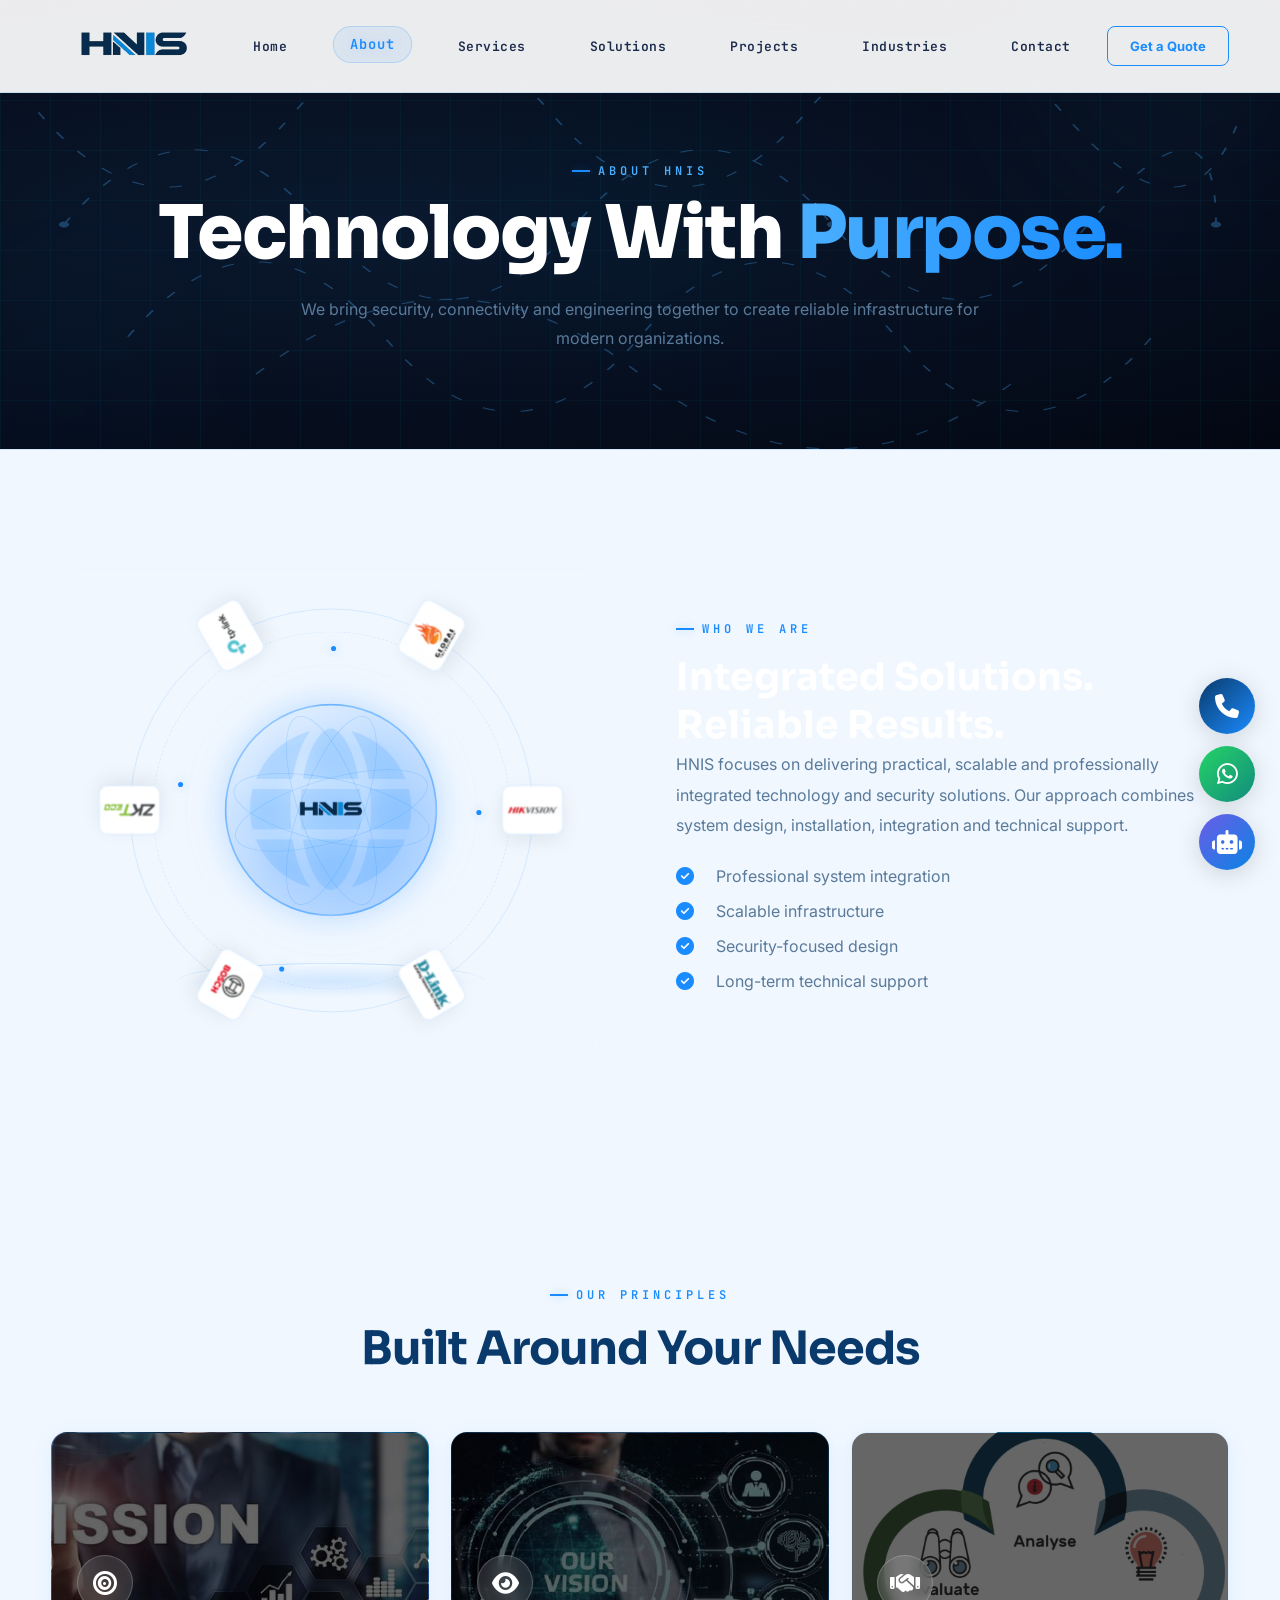
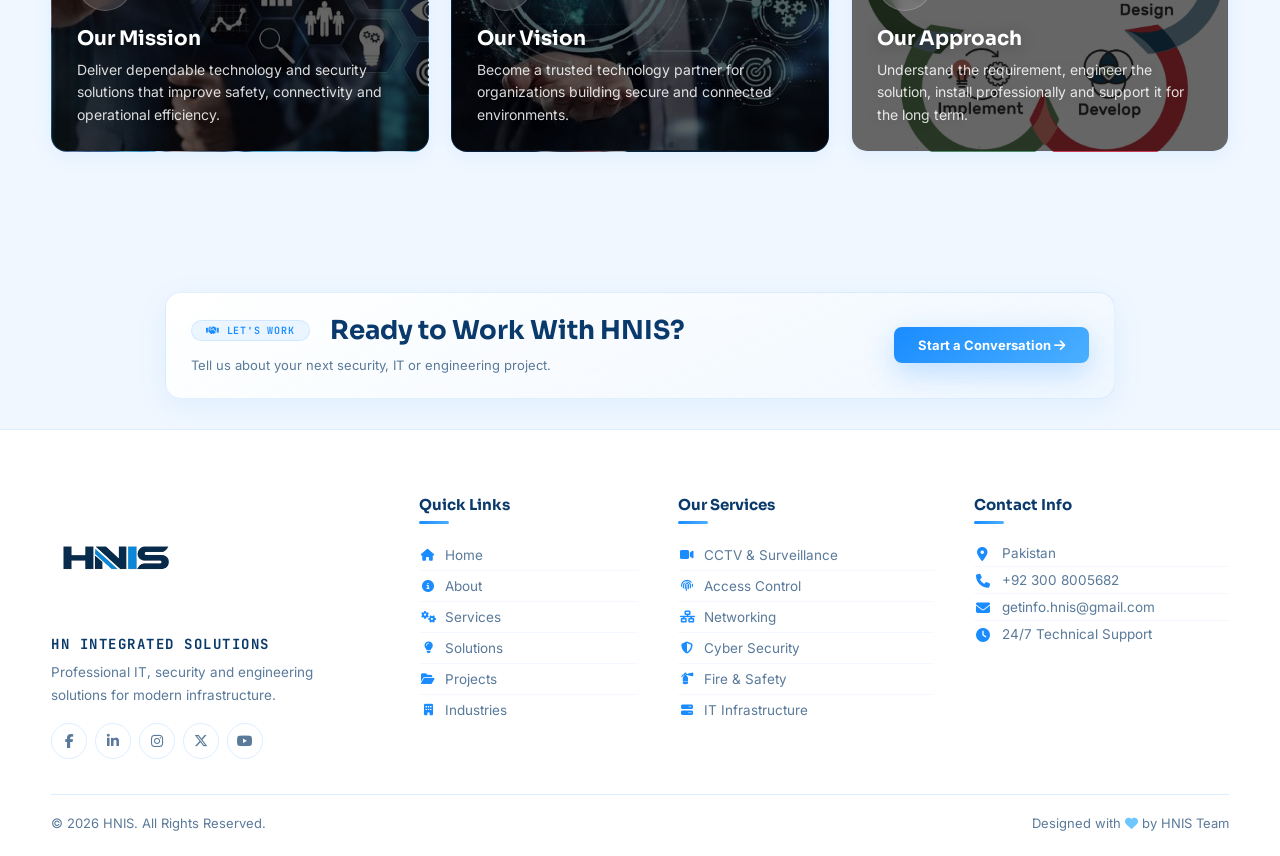
==== commit 8ce2bee2: "Update about.html wed address added" ====
--- a/about.html
+++ b/about.html
@@ -6,15 +6,15 @@
 <meta name="keywords" content="about HNIS, technology company Pakistan, security integrator, HN Integrated Solutions">
 <meta name="robots" content="index, follow, max-image-preview:large">
 <meta name="author" content="HNIS - HN Integrated Solutions">
-<link rel="canonical" href="https://xxxxxxxx/about.html">
+<link rel="canonical" href="https://hni-s.github.io/about.html">
 <meta name="theme-color" content="#0a3a6b">
 <!-- Open Graph / Facebook -->
 <meta property="og:type" content="website">
 <meta property="og:site_name" content="HNIS - HN Integrated Solutions">
 <meta property="og:title" content="About HNIS | Technology & Security">
 <meta property="og:description" content="Learn about HNIS and our approach to technology, security and engineering solutions.">
-<meta property="og:url" content="https://xxxxxxxx/about.html">
-<meta property="og:image" content="https://xxxxxxxx/images/logo.png">
+<meta property="og:url" content="https://hni-s.github.io/about.html">
+<meta property="og:image" content="https://hni-s.github.io/images/logo.png">
 <meta property="og:image:width" content="512">
 <meta property="og:image:height" content="512">
 <meta property="og:locale" content="en_US">
@@ -22,7 +22,7 @@
 <meta name="twitter:card" content="summary_large_image">
 <meta name="twitter:title" content="About HNIS | Technology & Security">
 <meta name="twitter:description" content="Learn about HNIS and our approach to technology, security and engineering solutions.">
-<meta name="twitter:image" content="https://xxxxxxxx/images/logo.png">
+<meta name="twitter:image" content="https://hni-s.github.io/images/logo.png">
 <!-- Favicon -->
 <link rel="icon" type="image/png" href="images/logo.png">
 <link rel="icon" href="images/logo.png">
@@ -35,8 +35,8 @@
   "@context": "https://schema.org",
   "@type": "BreadcrumbList",
   "itemListElement": [
-    { "@type": "ListItem", "position": 1, "name": "Home", "item": "https://xxxxxxxx/" },
-    { "@type": "ListItem", "position": 2, "name": "About", "item": "https://xxxxxxxx/about.html" }
+    { "@type": "ListItem", "position": 1, "name": "Home", "item": "https://hni-s.github.io" },
+    { "@type": "ListItem", "position": 2, "name": "About", "item": "https://hni-s.github.io/about.html" }
   ]
 }
 </script>
@@ -303,4 +303,4 @@
 
 <script src="js/script.js"></script>
 </body>
-</html>+</html>
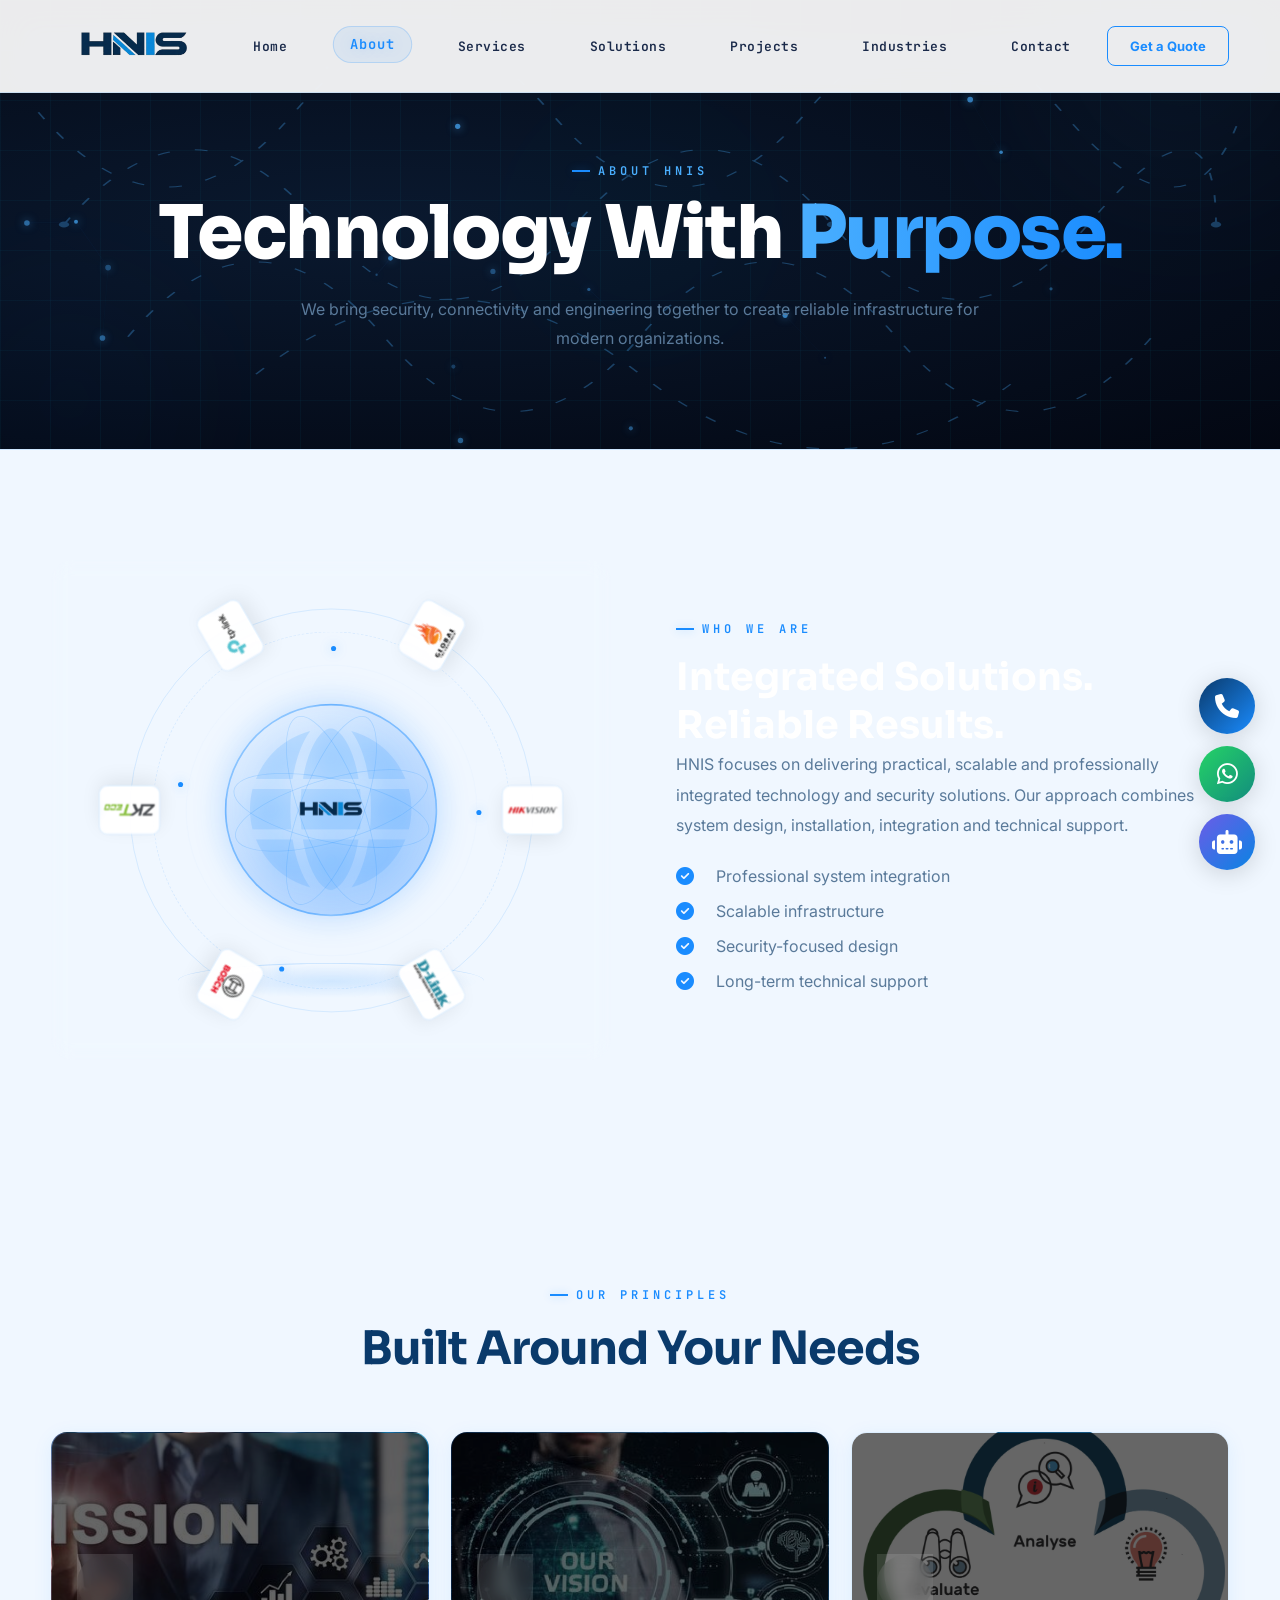
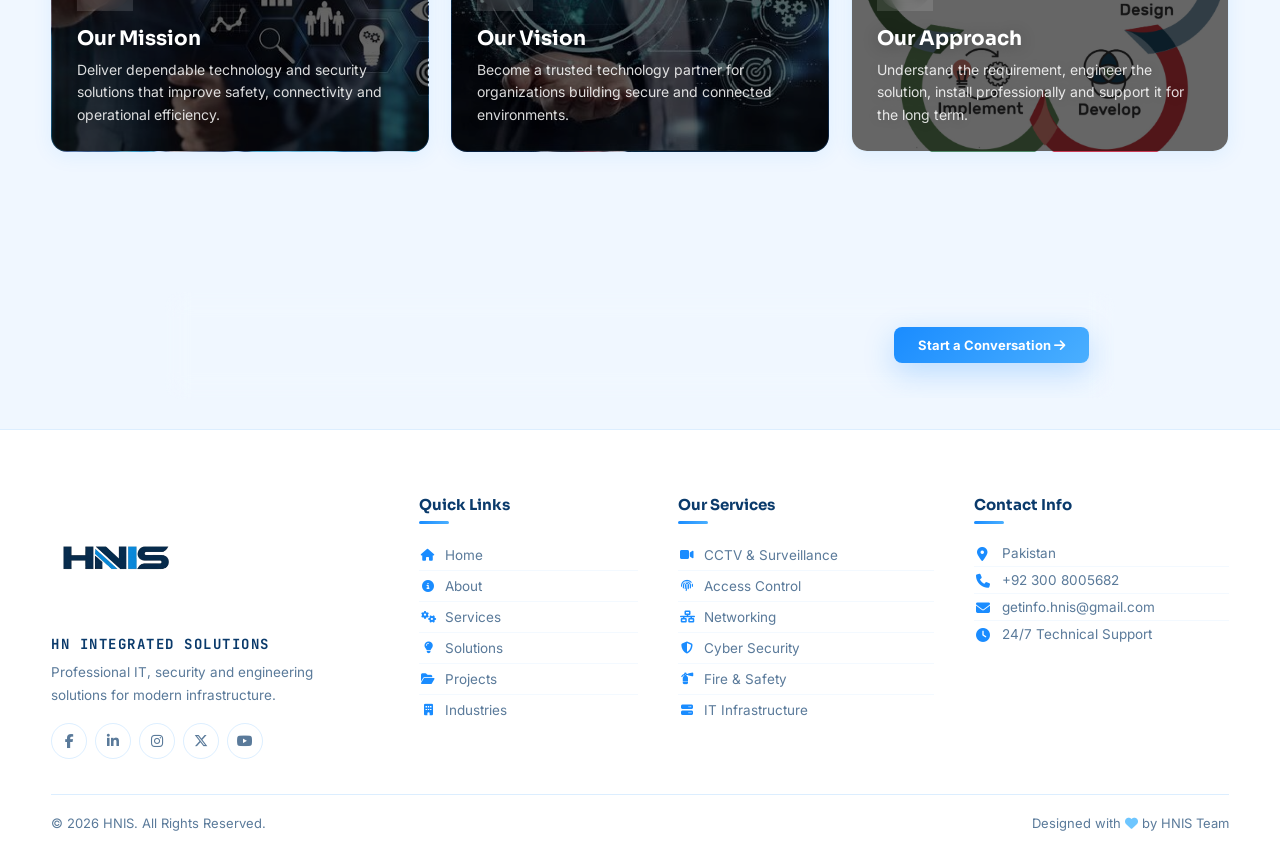
==== commit 2e4a7ef0: "Update about.html" ====
--- a/about.html
+++ b/about.html
@@ -35,7 +35,7 @@
   "@context": "https://schema.org",
   "@type": "BreadcrumbList",
   "itemListElement": [
-    { "@type": "ListItem", "position": 1, "name": "Home", "item": "https://hni-s.github.io" },
+    { "@type": "ListItem", "position": 1, "name": "Home", "item": "https://hni-s.github.io/" },
     { "@type": "ListItem", "position": 2, "name": "About", "item": "https://hni-s.github.io/about.html" }
   ]
 }
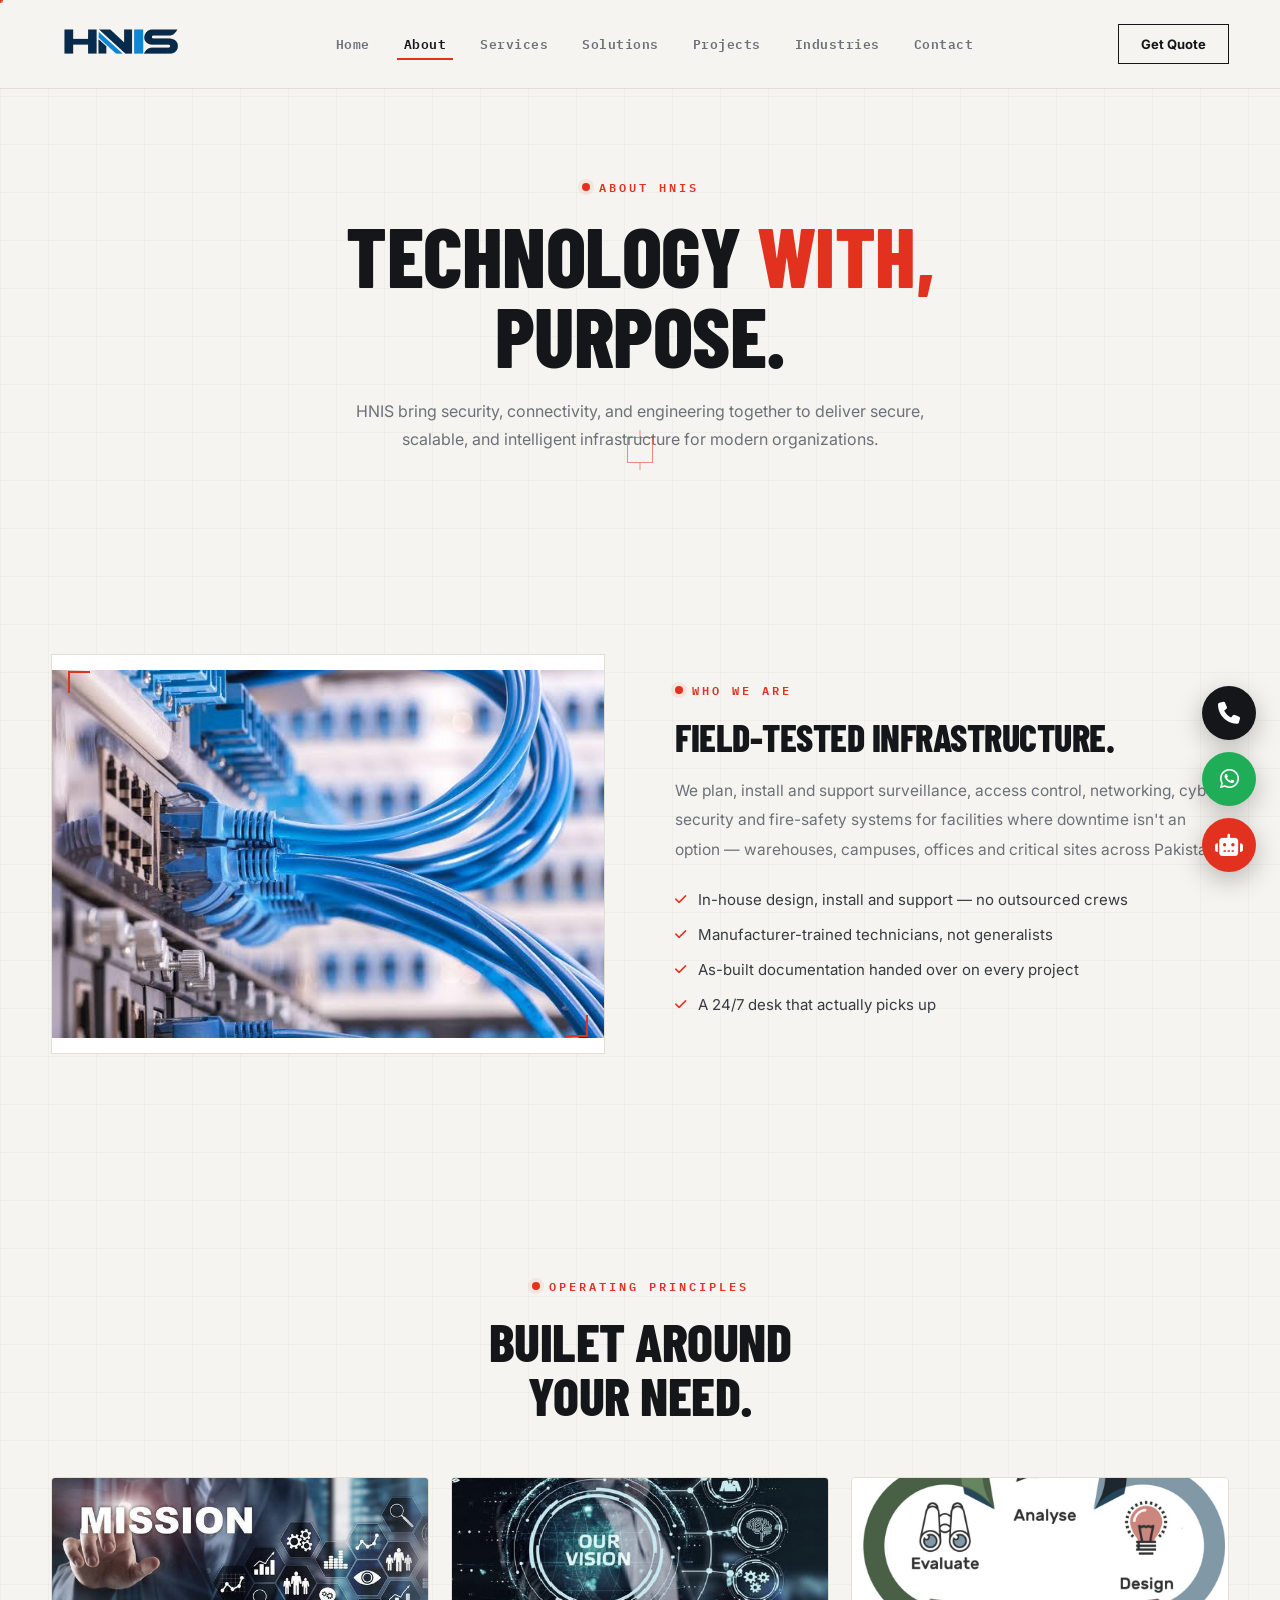
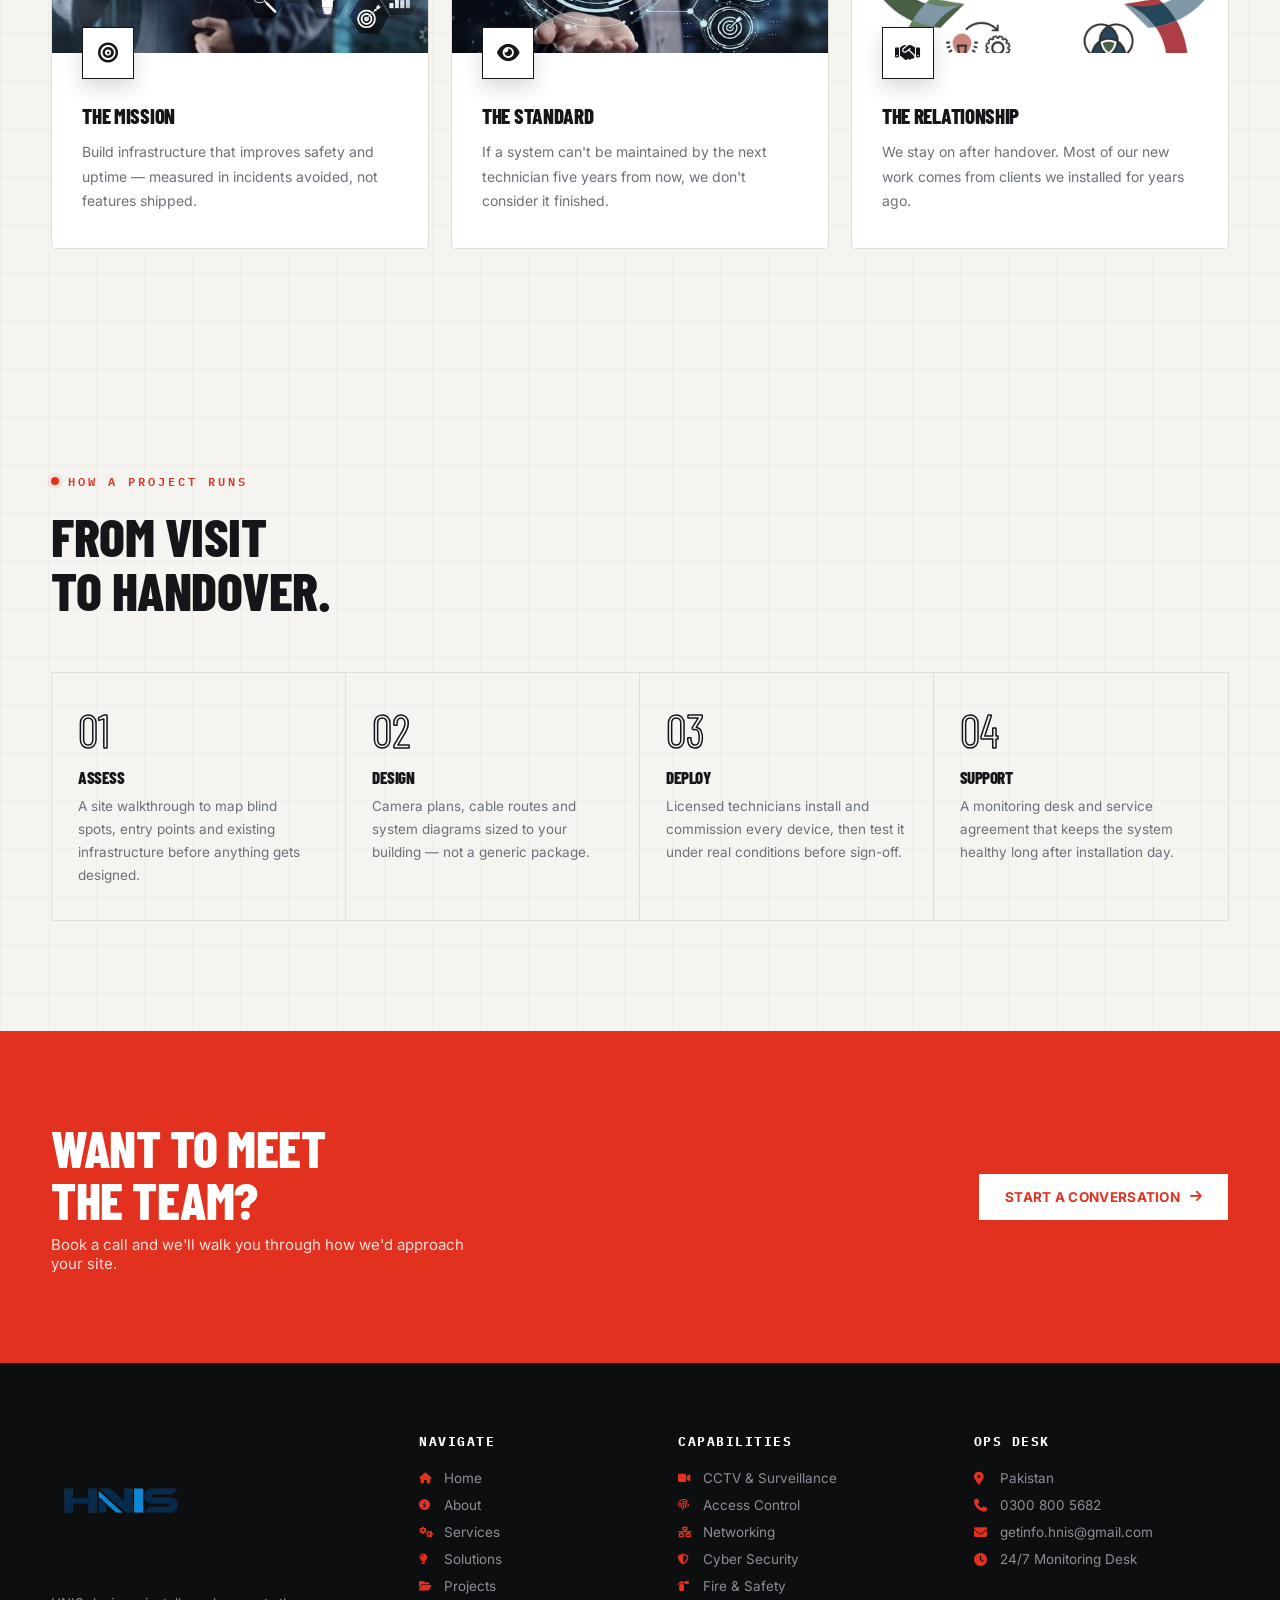
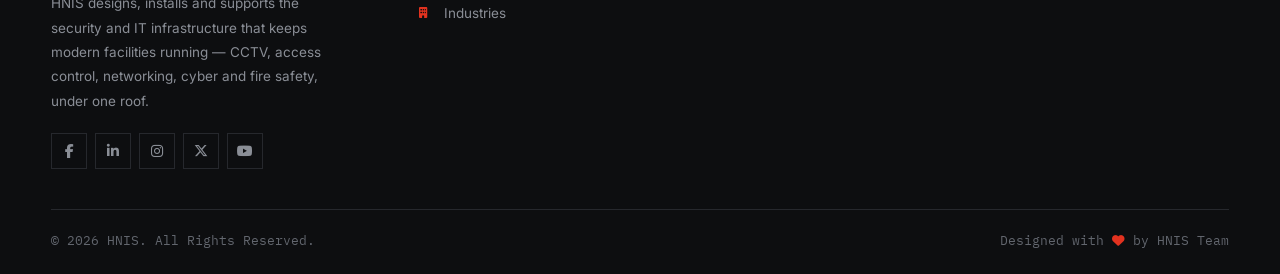
==== commit 0b4aec4c: "Add files via upload" ====
--- a/about.html
+++ b/about.html
@@ -1,306 +1,213 @@
 <!DOCTYPE html>
 <html lang="en"><head>
 <meta charset="UTF-8"><meta name="viewport" content="width=device-width, initial-scale=1.0">
-<title>About HNIS | Technology & Security</title>
-<meta name="description" content="Learn about HNIS and our approach to technology, security and engineering solutions.">
-<meta name="keywords" content="about HNIS, technology company Pakistan, security integrator, HN Integrated Solutions">
-<meta name="robots" content="index, follow, max-image-preview:large">
-<meta name="author" content="HNIS - HN Integrated Solutions">
+<title>About HNIS | Security & IT Integration Team, Pakistan</title>
+<meta name="description" content="HNIS is a Pakistan-based security and IT integration company built by field technicians. Our mission, process and why facilities trust us long-term.">
+<meta name="keywords" content="about HNIS, security integrator Pakistan, IT infrastructure company Pakistan, security systems team">
+<meta name="robots" content="index, follow">
+<meta name="author" content="HNIS">
 <link rel="canonical" href="https://hni-s.github.io/about.html">
-<meta name="theme-color" content="#0a3a6b">
-<!-- Open Graph / Facebook -->
 <meta property="og:type" content="website">
-<meta property="og:site_name" content="HNIS - HN Integrated Solutions">
-<meta property="og:title" content="About HNIS | Technology & Security">
-<meta property="og:description" content="Learn about HNIS and our approach to technology, security and engineering solutions.">
+<meta property="og:site_name" content="HNIS">
+<meta property="og:title" content="About HNIS | Security & IT Integration Team, Pakistan">
+<meta property="og:description" content="HNIS is a Pakistan-based security and IT integration company built by field technicians. Our mission, process and why facilities trust us long-term.">
 <meta property="og:url" content="https://hni-s.github.io/about.html">
 <meta property="og:image" content="https://hni-s.github.io/images/logo.png">
-<meta property="og:image:width" content="512">
-<meta property="og:image:height" content="512">
-<meta property="og:locale" content="en_US">
-<!-- Twitter -->
+<meta property="og:locale" content="en_PK">
 <meta name="twitter:card" content="summary_large_image">
-<meta name="twitter:title" content="About HNIS | Technology & Security">
-<meta name="twitter:description" content="Learn about HNIS and our approach to technology, security and engineering solutions.">
+<meta name="twitter:title" content="About HNIS | Security & IT Integration Team, Pakistan">
+<meta name="twitter:description" content="HNIS is a Pakistan-based security and IT integration company built by field technicians. Our mission, process and why facilities trust us long-term.">
 <meta name="twitter:image" content="https://hni-s.github.io/images/logo.png">
-<!-- Favicon -->
-<link rel="icon" type="image/png" href="images/logo.png">
+<meta name="geo.region" content="PK">
+<meta name="geo.placename" content="Pakistan">
 <link rel="icon" href="images/logo.png">
 <link rel="preconnect" href="https://fonts.googleapis.com"><link rel="preconnect" href="https://fonts.gstatic.com" crossorigin>
-<link href="https://fonts.googleapis.com/css2?family=Inter:wght@400;500;600;700;800;900&family=Sora:wght@400;500;600;700;800&family=JetBrains+Mono:wght@400;500;600&display=swap" rel="stylesheet">
+<link href="https://fonts.googleapis.com/css2?family=Inter:wght@400;500;600;700;800&family=Barlow+Condensed:wght@600;700;800;900&family=IBM+Plex+Mono:wght@400;500;600&display=swap" rel="stylesheet">
 <link rel="stylesheet" href="https://cdnjs.cloudflare.com/ajax/libs/font-awesome/6.5.2/css/all.min.css">
 <link rel="stylesheet" href="css/style.css">
 <script type="application/ld+json">
 {
   "@context": "https://schema.org",
-  "@type": "BreadcrumbList",
-  "itemListElement": [
-    { "@type": "ListItem", "position": 1, "name": "Home", "item": "https://hni-s.github.io/" },
-    { "@type": "ListItem", "position": 2, "name": "About", "item": "https://hni-s.github.io/about.html" }
-  ]
+  "@type": "ProfessionalService",
+  "@id": "https://hni-s.github.io/#organization",
+  "name": "HNIS - HN Integrated Solutions",
+  "alternateName": "HNIS",
+  "url": "https://hni-s.github.io/",
+  "logo": "https://hni-s.github.io/images/logo.png",
+  "image": "https://hni-s.github.io/images/logo.png",
+  "description": "HNIS designs, installs and monitors CCTV, access control, networking, cyber security and fire safety systems for facilities across Pakistan.",
+  "telephone": "+92-300-8005682",
+  "email": "getinfo.hnis@gmail.com",
+  "priceRange": "$$",
+  "address": {
+    "@type": "PostalAddress",
+    "addressCountry": "PK"
+  },
+  "areaServed": {
+    "@type": "Country",
+    "name": "Pakistan"
+  },
+  "sameAs": []
 }
 </script>
-</head>
-<body>
-
-<!-- ===== HEADER ===== -->
-<header>
-  <div class="container">
-    <nav>
-      <a class="logo" href="index.html">
-        <img src="images/logo.png" alt="HNIS Logo">
-        <span class="logo-text">HNIS</span>
-      </a>
-      <ul class="nav-links" id="navLinks">
-        <li><a href="index.html">Home</a></li>
-        <li><a href="about.html" class="active">About</a></li>
-        <li><a href="services.html">Services</a></li>
-        <li><a href="solutions.html">Solutions</a></li>
-        <li><a href="projects.html">Projects</a></li>
-        <li><a href="industries.html">Industries</a></li>
-        <li><a href="contact.html">Contact</a></li>
-      </ul>
-      <a class="nav-btn" href="contact.html">Get a Quote</a>
-      <div class="menu" id="menu"><i class="fa-solid fa-bars"></i></div>
-    </nav>
-  </div>
-</header>
-
-<!-- ===== PAGE HERO ===== -->
-<section class="page-hero cyber-hero">
-  <div class="hero-bg-animation">
-    <div class="bg-grid-lines"></div>
-    <div class="particles-container" id="particlesContainer"></div>
-    <svg class="circuit-svg" viewBox="0 0 1000 600" preserveAspectRatio="none">
-      <path class="circuit-line" d="M 50,300 Q 150,100 250,300 T 450,300 T 650,300 T 850,300 T 950,300" />
-      <path class="circuit-line delay-1" d="M 100,450 Q 200,250 300,450 T 500,450 T 700,450 T 900,450" />
-      <path class="circuit-line delay-2" d="M 30,150 Q 130,350 230,150 T 430,150 T 630,150 T 830,150 T 970,150" />
-      <path class="circuit-line delay-3" d="M 200,500 Q 350,300 500,500 T 800,500" />
-      <circle class="circuit-node" cx="50" cy="300" r="4" />
-      <circle class="circuit-node delay-1" cx="250" cy="300" r="4" />
-      <circle class="circuit-node delay-2" cx="450" cy="300" r="4" />
-      <circle class="circuit-node delay-3" cx="650" cy="300" r="4" />
-      <circle class="circuit-node delay-1" cx="850" cy="300" r="4" />
-      <circle class="circuit-node delay-2" cx="950" cy="300" r="4" />
-    </svg>
-    <div class="glow-orb orb-1"></div>
-    <div class="glow-orb orb-2"></div>
-    <div class="glow-orb orb-3"></div>
-    <canvas id="hero-canvas"></canvas>
-  </div>
-  <div class="container">
+</head><body>
+<header><div class="container"><nav>
+<a class="logo" href="index.html"><img src="images/logo.png" alt="HNIS Logo"><span class="logo-text">HNIS</span></a>
+<ul class="nav-links" id="navLinks">
+<li><a href="index.html">Home</a></li>
+<li><a href="about.html" class="active">About</a></li>
+<li><a href="services.html">Services</a></li>
+<li><a href="solutions.html">Solutions</a></li>
+<li><a href="projects.html">Projects</a></li>
+<li><a href="industries.html">Industries</a></li>
+<li><a href="contact.html">Contact</a></li>
+</ul>
+<a class="nav-btn" href="contact.html">Get Quote</a>
+<div class="menu" id="menu"><i class="fa-solid fa-bars"></i></div>
+</nav></div></header>
+
+<section class="page-hero">
+  <div class="container page-hero-inner">
     <div class="eyebrow">ABOUT HNIS</div>
-    <h1>Technology With <span>Purpose.</span></h1>
-    <p>We bring security, connectivity and engineering together to create reliable infrastructure for modern organizations.</p>
-  </div>
-</section>
-
-<!-- ===== ABOUT CONTENT ===== -->
+    <h1>Technology <span>WITH,</span><br>PURPOSE.</h1>
+    <p>HNIS bring security, connectivity, and engineering together to deliver secure, scalable, and intelligent infrastructure for modern organizations.</p>
+  </div>
+</section>
+
 <section>
   <div class="container split">
-    <div class="visual reveal about-visual">
-      <div class="orbit-hero about-orbit">
-        <div class="globe-halo"></div>
-        <div class="hero-globe">
-          <div class="globe-lat lat-1"></div>
-          <div class="globe-lat lat-2"></div>
-          <div class="globe-lon lon-1"></div>
-          <div class="globe-lon lon-2"></div>
-          <i class="fa-solid fa-globe rotate-icon"></i>
-        </div>
-        <div class="hero-logo-center about-logo">
-          <img src="images/logo.png" alt="HNIS">
-        </div>
-        <div class="orbit-ring ring-main">
-          <div class="orbit-logo ol-1"><img src="images/logo4.png" alt="Hikvision"></div>
-          <div class="orbit-logo ol-2"><img src="images/logo5.png" alt="D-Link"></div>
-          <div class="orbit-logo ol-3"><img src="images/logo6.png" alt="Bosch"></div>
-          <div class="orbit-logo ol-4"><img src="images/logo7.png" alt="ZKTeco"></div>
-          <div class="orbit-logo ol-5"><img src="images/logo8.png" alt="TP-Link"></div>
-          <div class="orbit-logo ol-6"><img src="images/logo10.png" alt="Global Fire Equipment"></div>
-        </div>
-        <div class="orbit-dots"><span></span><span></span><span></span><span></span></div>
-        <div class="hero-base"></div>
-      </div>
+    <div class="visual reveal" style="min-height:400px;padding:0;">
+      <div class="visual-corner tl"></div>
+      <div class="visual-corner br"></div>
+      <img src="images/network-infrastructure.jpg" alt="HNIS network infrastructure" style="width:100%;height:100%;object-fit:cover;">
     </div>
     <div class="reveal">
-      <div class="eyebrow">WHO WE ARE</div>
-      <h2 style="color:var(--white);font-size:38px">Integrated Solutions. Reliable Results.</h2>
-      <p class="lead">HNIS focuses on delivering practical, scalable and professionally integrated technology and security solutions. Our approach combines system design, installation, integration and technical support.</p>
+      <div class="eyebrow">Who We Are</div>
+      <h2 style="font-size:38px;text-transform:uppercase;color:var(--ink);line-height:1.05">Field-Tested Infrastructure.</h2>
+      <p class="lead" style="margin-top:18px">We plan, install and support surveillance, access control, networking, cyber security and fire-safety systems for facilities where downtime isn't an option — warehouses, campuses, offices and critical sites across Pakistan.</p>
       <ul class="checks">
-        <li><i class="fa-solid fa-circle-check pulse-icon"></i>Professional system integration</li>
-        <li><i class="fa-solid fa-circle-check pulse-icon"></i>Scalable infrastructure</li>
-        <li><i class="fa-solid fa-circle-check pulse-icon"></i>Security-focused design</li>
-        <li><i class="fa-solid fa-circle-check pulse-icon"></i>Long-term technical support</li>
+        <li><i class="fa-solid fa-check"></i>In-house design, install and support — no outsourced crews</li>
+        <li><i class="fa-solid fa-check"></i>Manufacturer-trained technicians, not generalists</li>
+        <li><i class="fa-solid fa-check"></i>As-built documentation handed over on every project</li>
+        <li><i class="fa-solid fa-check"></i>A 24/7 desk that actually picks up</li>
       </ul>
     </div>
   </div>
 </section>
 
-<!-- ===== PRINCIPLES SECTION ===== -->
 <section>
   <div class="container">
-    <div class="section-head">
-      <div class="eyebrow">OUR PRINCIPLES</div>
-      <h2>Built Around Your Needs</h2>
-    </div>
-    <div class="grid three">
-      <div class="card service-card principle-card reveal card-glow" style="background-image:url('images/mission.jpg');">
-        <div class="card-bg-blur"></div>
-        <div class="card-content">
-          <div class="principle-icon"><i class="fa-solid fa-bullseye pulse-icon"></i></div>
-          <h3>Our Mission</h3>
-          <p>Deliver dependable technology and security solutions that improve safety, connectivity and operational efficiency.</p>
-        </div>
-      </div>
-      <div class="card service-card principle-card reveal card-glow" style="background-image:url('images/vision.jpg');">
-        <div class="card-bg-blur"></div>
-        <div class="card-content">
-          <div class="principle-icon"><i class="fa-solid fa-eye float-icon"></i></div>
-          <h3>Our Vision</h3>
-          <p>Become a trusted technology partner for organizations building secure and connected environments.</p>
-        </div>
-      </div>
-      <div class="card service-card principle-card reveal card-glow" style="background-image:url('images/approach.jpg');">
-        <div class="card-bg-blur"></div>
-        <div class="card-content">
-          <div class="principle-icon"><i class="fa-solid fa-handshake glow-icon"></i></div>
-          <h3>Our Approach</h3>
-          <p>Understand the requirement, engineer the solution, install professionally and support it for the long term.</p>
-        </div>
-      </div>
-    </div>
-  </div>
-</section>
-<!-- ===== CTA SECTION ===== -->
-<section class="cta">
+    <div class="section-head center reveal" style="margin-left:auto;margin-right:auto">
+      <div class="eyebrow" style="justify-content:center">Operating Principles</div>
+      <h2>BUILET AROUND<br>YOUR NEED.</h2>
+    </div>
+    <div class="badge-grid three">
+      <div class="badge-card reveal">
+        <div class="badge-photo"><img src="images/mission.jpg" alt="The Mission"></div>
+        <div class="badge-icon"><i class="fa-solid fa-bullseye"></i></div>
+        <h3>The Mission</h3>
+        <p>Build infrastructure that improves safety and uptime — measured in incidents avoided, not features shipped.</p>
+      </div>
+      <div class="badge-card reveal">
+        <div class="badge-photo"><img src="images/vision.jpg" alt="The Standard"></div>
+        <div class="badge-icon"><i class="fa-solid fa-eye"></i></div>
+        <h3>The Standard</h3>
+        <p>If a system can't be maintained by the next technician five years from now, we don't consider it finished.</p>
+      </div>
+      <div class="badge-card reveal">
+        <div class="badge-photo"><img src="images/approach.jpg" alt="The Relationship"></div>
+        <div class="badge-icon"><i class="fa-solid fa-handshake"></i></div>
+        <h3>The Relationship</h3>
+        <p>We stay on after handover. Most of our new work comes from clients we installed for years ago.</p>
+      </div>
+    </div>
+  </div>
+</section>
+
+<section>
   <div class="container">
-    <div class="cta-box reveal">
-      <div class="cta-content">
-        <span class="cta-badge"><i class="fa-solid fa-handshake"></i> Let's Work</span>
-        <h2>Ready to Work With HNIS?</h2>
-        <p>Tell us about your next security, IT or engineering project.</p>
-      </div>
-      <a class="btn primary pulse-icon" href="contact.html">Start a Conversation <i class="fa-solid fa-arrow-right"></i></a>
-    </div>
-  </div>
-</section>
-<!-- ===== FOOTER ===== -->
-<footer>
-  <div class="container">
-    <div class="footer-grid">
-      <div class="footer-brand">
-        <div class="footer-logo"><img src="images/logo.png" alt="HNIS Logo"></div>
-        <p class="brand-name">HN INTEGRATED SOLUTIONS</p>
-        <p class="brand-desc">Professional IT, security and engineering solutions for modern infrastructure.</p>
-        <div class="footer-social">
-          <a href="#" title="Facebook"><i class="fa-brands fa-facebook-f float-icon"></i></a>
-          <a href="#" title="LinkedIn"><i class="fa-brands fa-linkedin-in pulse-icon"></i></a>
-          <a href="#" title="Instagram"><i class="fa-brands fa-instagram wave-icon"></i></a>
-          <a href="#" title="Twitter"><i class="fa-brands fa-x-twitter bounce-icon"></i></a>
-          <a href="#" title="YouTube"><i class="fa-brands fa-youtube pulse-icon"></i></a>
-        </div>
-      </div>
-      <div class="footer-links">
-        <h4>Quick Links</h4>
-        <ul>
-          <li><a href="index.html"><i class="fa-solid fa-house"></i> Home</a></li>
-          <li><a href="about.html"><i class="fa-solid fa-info-circle"></i> About</a></li>
-          <li><a href="services.html"><i class="fa-solid fa-cogs"></i> Services</a></li>
-          <li><a href="solutions.html"><i class="fa-solid fa-lightbulb"></i> Solutions</a></li>
-          <li><a href="projects.html"><i class="fa-solid fa-folder-open"></i> Projects</a></li>
-          <li><a href="industries.html"><i class="fa-solid fa-building"></i> Industries</a></li>
-        </ul>
-      </div>
-      <div class="footer-links">
-        <h4>Our Services</h4>
-        <ul>
-          <li><a href="services.html"><i class="fa-solid fa-video"></i> CCTV & Surveillance</a></li>
-          <li><a href="services.html"><i class="fa-solid fa-fingerprint"></i> Access Control</a></li>
-          <li><a href="services.html"><i class="fa-solid fa-network-wired"></i> Networking</a></li>
-          <li><a href="services.html"><i class="fa-solid fa-shield-halved"></i> Cyber Security</a></li>
-          <li><a href="services.html"><i class="fa-solid fa-fire-extinguisher"></i> Fire & Safety</a></li>
-          <li><a href="services.html"><i class="fa-solid fa-server"></i> IT Infrastructure</a></li>
-        </ul>
-      </div>
-      <div class="footer-links">
-        <h4>Contact Info</h4>
-        <ul class="contact-info-list">
-          <li><i class="fa-solid fa-location-dot float-icon"></i> <span>Pakistan</span></li>
-          <li><i class="fa-solid fa-phone pulse-icon"></i> <span>+92 300 8005682</span></li>
-          <li><i class="fa-solid fa-envelope wave-icon"></i> <span>getinfo.hnis@gmail.com</span></li>
-          <li><i class="fa-solid fa-clock glow-icon"></i> <span>24/7 Technical Support</span></li>
-        </ul>
-      </div>
-    </div>
-    <div class="copyright">
-      <span>© <span data-year>2026</span> HNIS. All Rights Reserved.</span>
-      <span>Designed with <i class="fa-solid fa-heart pulse-icon" style="color:#6ec6ff;"></i> by HNIS Team</span>
-    </div>
-  </div>
-</footer>
-
-<!-- ===== FLOATING ACTION BUTTONS ===== -->
+    <div class="section-head reveal">
+      <div class="eyebrow">How A Project Runs</div>
+      <h2>From Visit <br>To Handover.</h2>
+    </div>
+    <div class="process-strip reveal">
+      <div class="process-step">
+        <div class="num">01</div>
+        <h4>Assess</h4>
+        <p>A site walkthrough to map blind spots, entry points and existing infrastructure before anything gets designed.</p>
+      </div>
+      <div class="process-step">
+        <div class="num">02</div>
+        <h4>Design</h4>
+        <p>Camera plans, cable routes and system diagrams sized to your building — not a generic package.</p>
+      </div>
+      <div class="process-step">
+        <div class="num">03</div>
+        <h4>Deploy</h4>
+        <p>Licensed technicians install and commission every device, then test it under real conditions before sign-off.</p>
+      </div>
+      <div class="process-step">
+        <div class="num">04</div>
+        <h4>Support</h4>
+        <p>A monitoring desk and service agreement that keeps the system healthy long after installation day.</p>
+      </div>
+    </div>
+  </div>
+</section>
+
+<section class="cta-band">
+  <div class="container cta-band-inner">
+    <div class="reveal">
+      <h2>Want To Meet<br>The Team?</h2>
+      <p>Book a call and we'll walk you through how we'd approach your site.</p>
+    </div>
+    <a href="contact.html" class="btn primary reveal">Start a Conversation <i class="fa-solid fa-arrow-right"></i></a>
+  </div>
+</section>
+
+<footer><div class="container"><div class="footer-grid">
+<div class="footer-brand">
+  <div class="footer-logo"><img src="images/logo.png" alt="HNIS Logo"></div>
+  <p class="brand-desc">HNIS designs, installs and supports the security and IT infrastructure that keeps modern facilities running — CCTV, access control, networking, cyber and fire safety, under one roof.</p>
+  <div class="footer-social">
+    <a href="#" title="Facebook"><i class="fa-brands fa-facebook-f"></i></a>
+    <a href="#" title="LinkedIn"><i class="fa-brands fa-linkedin-in"></i></a>
+    <a href="#" title="Instagram"><i class="fa-brands fa-instagram"></i></a>
+    <a href="#" title="Twitter"><i class="fa-brands fa-x-twitter"></i></a>
+    <a href="#" title="YouTube"><i class="fa-brands fa-youtube"></i></a>
+  </div>
+</div>
+<div class="footer-links"><h4>Navigate</h4><ul>
+  <li><a href="index.html"><i class="fa-solid fa-house"></i> Home</a></li>
+  <li><a href="about.html"><i class="fa-solid fa-info-circle"></i> About</a></li>
+  <li><a href="services.html"><i class="fa-solid fa-cogs"></i> Services</a></li>
+  <li><a href="solutions.html"><i class="fa-solid fa-lightbulb"></i> Solutions</a></li>
+  <li><a href="projects.html"><i class="fa-solid fa-folder-open"></i> Projects</a></li>
+  <li><a href="industries.html"><i class="fa-solid fa-building"></i> Industries</a></li>
+</ul></div>
+<div class="footer-links"><h4>Capabilities</h4><ul>
+  <li><a href="services.html"><i class="fa-solid fa-video"></i> CCTV &amp; Surveillance</a></li>
+  <li><a href="services.html"><i class="fa-solid fa-fingerprint"></i> Access Control</a></li>
+  <li><a href="services.html"><i class="fa-solid fa-network-wired"></i> Networking</a></li>
+  <li><a href="services.html"><i class="fa-solid fa-shield-halved"></i> Cyber Security</a></li>
+  <li><a href="services.html"><i class="fa-solid fa-fire-extinguisher"></i> Fire &amp; Safety</a></li>
+</ul></div>
+<div class="footer-links"><h4>Ops Desk</h4><ul class="contact-info-list">
+  <li><i class="fa-solid fa-location-dot"></i> <span>Pakistan</span></li>
+  <li><i class="fa-solid fa-phone"></i> <span><a href="tel:+923008005682" style="color:inherit">0300 800 5682</a></span></li>
+  <li><i class="fa-solid fa-envelope"></i> <span><a href="mailto:getinfo.hnis@gmail.com" style="color:inherit">getinfo.hnis@gmail.com</a></span></li>
+  <li><i class="fa-solid fa-clock"></i> <span>24/7 Monitoring Desk</span></li>
+</ul></div>
+</div>
+<div class="copyright">
+  <span>© <span data-year>2026</span> HNIS. All Rights Reserved.</span>
+  <span>Designed with <i class="fa-solid fa-heart"></i> by HNIS Team</span>
+</div>
+</div></footer>
+
 <div class="fab-container">
-  <a href="tel:+923008005682" class="fab fab-phone" title="Call Us">
-    <i class="fa-solid fa-phone"></i>
-    <span class="fab-tooltip">Call Us</span>
-  </a>
-  <a href="https://wa.me/923008005682" class="fab fab-whatsapp" title="WhatsApp" target="_blank">
-    <i class="fa-brands fa-whatsapp"></i>
-    <span class="fab-tooltip">WhatsApp</span>
-  </a>
-  <button class="fab fab-ai" title="AI Assistant" onclick="toggleChat()">
-    <i class="fa-solid fa-robot"></i>
-    <span class="fab-tooltip">AI Assistant</span>
-  </button>
-</div>
-
-<!-- ===== AI CHAT MODAL ===== -->
-<div class="ai-chat-modal" id="aiChatModal">
-  <div class="ai-chat-header">
-    <div class="chat-title">
-      <i class="fa-solid fa-robot"></i>
-      <span>HNIS AI Assistant</span>
-    </div>
-    <button class="ai-chat-close" onclick="toggleChat()">
-      <i class="fa-solid fa-xmark"></i>
-    </button>
-  </div>
-  <div class="ai-chat-body" id="chatBody">
-    <div class="chat-message bot">
-      <div class="chat-avatar"><i class="fa-solid fa-robot"></i></div>
-      <div class="chat-bubble">
-        Hello! I'm HNIS AI Assistant. 👋<br>
-        How can I help you today?
-      </div>
-    </div>
-    <div class="quick-questions" id="quickQuestions">
-      <button class="quick-question" onclick="askQuestion('What services do you offer?')">
-        <i class="fa-solid fa-cogs"></i> What services do you offer?
-      </button>
-      <button class="quick-question" onclick="askQuestion('How can I get a quote?')">
-        <i class="fa-solid fa-file-invoice"></i> How can I get a quote?
-      </button>
-      <button class="quick-question" onclick="askQuestion('What industries do you serve?')">
-        <i class="fa-solid fa-building"></i> What industries do you serve?
-      </button>
-      <button class="quick-question" onclick="askQuestion('Do you provide 24/7 support?')">
-        <i class="fa-solid fa-headset"></i> Do you provide 24/7 support?
-      </button>
-      <button class="quick-question" onclick="askQuestion('What is your location?')">
-        <i class="fa-solid fa-location-dot"></i> What is your location?
-      </button>
-    </div>
-  </div>
-  <div class="ai-chat-footer">
-    <input type="text" id="chatInput" placeholder="Type your question..." onkeypress="if(event.key==='Enter') sendMessage()">
-    <button class="chat-send" onclick="sendMessage()">
-      <i class="fa-solid fa-paper-plane"></i>
-    </button>
-  </div>
-</div>
-
-<script src="js/script.js"></script>
-</body>
-</html>
+  <a href="tel:+923008005682" class="fab fab-phone" title="Call Us"><i class="fa-solid fa-phone"></i><span class="fab-tooltip">Call Us</span></a>
+  <a href="https://wa.me/923008005682" class="fab fab-whatsapp" title="WhatsApp" target="_blank"><i class="fa-brands fa-whatsapp"></i><span class="fab-tooltip">WhatsApp</span></a>
+  <a href="#" class="fab fab-ai" id="aiAssistantBtn" title="Ask HNIS"><i class="fa-solid fa-robot"></i><span class="fab-tooltip">Ask HNIS</span></a>
+</div>
+<script src="js/script.js"></script></body></html>
--- a/css/style.css
+++ b/css/style.css
@@ -1,3655 +1,443 @@
 /* =========================================================
-   HNIS — LIGHT BLUE & WHITE THEME
-   Palette: clean white, soft blue gradients, glass HUD panels
+   HNIS — "PERIMETER" DESIGN SYSTEM
+   Concept: a security operations desk rendered as a website.
+   Light paper canvas + graphite ink + a single signal-red
+   accent used the way a control room uses red: sparingly,
+   for what actually matters. The hero's dark monitor panel
+   is the one deliberate contrast moment.
    ========================================================= */
 
 :root {
-  --void: #f0f7ff;
+  --paper: #f5f4f0;
+  --paper-2: #ebe9e2;
+  --ink: #14161a;
   --panel: #ffffff;
-  --panel-2: #e8f2ff;
-  --navy: #0a3a6b;
-  --navy-2: #1a5a8a;
-  --blue: #1a8cff;
-  --blue-2: #4aafff;
-  --sky: rgba(26, 140, 255, 0.08);
-  --soft: #f5faff;
-  --line: rgba(26, 140, 255, 0.15);
-  --text: #1a2a4a;
-  --muted: #5a7a9a;
-  --white: #ffffff;
-  --shadow: 0 15px 50px rgba(26, 140, 255, 0.12);
-  --glow: 0 0 0 1px rgba(26, 140, 255, 0.2), 0 15px 40px rgba(26, 140, 255, 0.08);
-  --font-display: 'Sora', 'Inter', sans-serif;
-  --font-mono: 'JetBrains Mono', monospace;
-}
-
-* {
-  margin: 0;
-  padding: 0;
-  box-sizing: border-box;
-}
-
-html {
-  scroll-behavior: smooth;
-}
+  --line: #e2dfd6;
+  --steel: #6c7078;
+  --steel-2: #9a9da3;
+  --dark: #0d0e10;
+  --dark-2: #18191d;
+  --dark-line: #26282d;
+  --signal: #e2321f;
+  --signal-2: #ff5a3d;
+  --signal-dim: rgba(226, 50, 31, 0.08);
+  --shadow: 0 24px 60px rgba(20, 18, 14, 0.10);
+  --shadow-dark: 0 30px 80px rgba(0, 0, 0, 0.45);
+  --display: 'Barlow Condensed', 'Inter', sans-serif;
+  --mono: 'IBM Plex Mono', monospace;
+}
+
+* { margin: 0; padding: 0; box-sizing: border-box; }
+html { scroll-behavior: smooth; }
 
 body {
   font-family: 'Inter', Arial, sans-serif;
-  background: var(--void);
-  color: var(--text);
+  background: var(--paper);
+  background-image:
+    linear-gradient(rgba(20,18,14,0.028) 1px, transparent 1px),
+    linear-gradient(90deg, rgba(20,18,14,0.028) 1px, transparent 1px);
+  background-size: 48px 48px;
+  color: var(--ink);
   overflow-x: hidden;
-  position: relative;
-}
-
-a {
-  text-decoration: none;
-  color: inherit;
-}
-
+}
+
+a { text-decoration: none; color: inherit; }
 img { max-width: 100%; }
-
-.container {
-  width: min(1200px, 92%);
-  margin: auto;
-  position: relative;
-  z-index: 2;
-}
-
-h1, h2, h3, h4 {
-  font-family: var(--font-display);
-}
-
-/* =========================================================
-   PREVENT FLASH ON PAGE LOAD
-   ========================================================= */
-
-body.loading .page-hero.cyber-hero,
-body.loading .hero.cyber-hero {
-  opacity: 0 !important;
-  transition: none !important;
-}
-
-body.loaded .page-hero.cyber-hero,
-body.loaded .hero.cyber-hero {
-  opacity: 1;
-}
-
-.page-hero.cyber-hero,
-.hero.cyber-hero {
-  transition: opacity 0.3s ease;
-}
-
-/* =========================================================
-   AMBIENT BACKGROUND FX
-   ========================================================= */
-
-#bg-fx {
-  position: fixed;
-  inset: 0;
-  z-index: 0;
-  pointer-events: none;
-  opacity: 0.4;
-}
-
-.bg-grid {
-  position: fixed;
-  inset: 0;
-  z-index: 0;
-  pointer-events: none;
-  background-image:
-    linear-gradient(rgba(26, 140, 255, 0.06) 1px, transparent 1px),
-    linear-gradient(90deg, rgba(26, 140, 255, 0.06) 1px, transparent 1px);
-  background-size: 44px 44px;
-  mask-image: radial-gradient(ellipse 80% 60% at 50% 0%, #000 40%, transparent 100%);
-}
-
-.bg-orb {
-  position: fixed;
-  border-radius: 50%;
-  filter: blur(80px);
-  z-index: 0;
-  pointer-events: none;
-  opacity: 0.3;
-}
-.bg-orb.o1 { width: 520px; height: 520px; top: -120px; left: -100px; background: radial-gradient(circle, rgba(26,140,255,0.2), transparent 70%); }
-.bg-orb.o2 { width: 460px; height: 460px; top: 40%; right: -150px; background: radial-gradient(circle, rgba(74,175,255,0.15), transparent 70%); }
-.bg-orb.o3 { width: 400px; height: 400px; bottom: -140px; left: 30%; background: radial-gradient(circle, rgba(26,140,255,0.1), transparent 70%); }
-
-/* =========================================================
-   HEADER
-   ========================================================= */
-
+ul { list-style: none; }
+
+.container { width: min(1200px, 92%); margin: auto; position: relative; }
+
+h1, h2, h3, h4 { font-family: var(--display); font-weight: 800; letter-spacing: -0.5px; }
+
+/* ===== CUSTOM CURSOR (reticle) ===== */
+@media (pointer: fine) {
+  body { cursor: none; }
+  input, textarea, select { cursor: auto; }
+}
+#cursor-dot, #cursor-ring {
+  position: fixed; top: 0; left: 0; pointer-events: none; z-index: 9999;
+  transform: translate(-50%, -50%); will-change: transform;
+}
+#cursor-dot { width: 5px; height: 5px; border-radius: 50%; background: var(--signal); }
+#cursor-ring {
+  width: 26px; height: 26px; border: 1.5px solid rgba(226,50,31,0.55);
+  transition: width .2s ease, height .2s ease, border-radius .2s ease, background .2s ease;
+}
+#cursor-ring::before, #cursor-ring::after { content: ""; position: absolute; background: rgba(226,50,31,0.5); }
+#cursor-ring::before { width: 1px; height: 7px; left: 50%; top: -8px; transform: translateX(-50%); }
+#cursor-ring::after { width: 1px; height: 7px; left: 50%; bottom: -8px; transform: translateX(-50%); }
+#cursor-ring.hover { width: 50px; height: 50px; background: rgba(226,50,31,0.06); border-color: var(--signal); }
+@media (max-width: 900px) {
+  #cursor-dot, #cursor-ring { display: none; }
+  @media (pointer: fine) { body { cursor: auto; } }
+}
+
+/* ===== HEADER ===== */
 header {
-  position: fixed;
-  top: 0;
-  left: 0;
-  width: 100%;
-  z-index: 1000;
-  background: rgba(255, 255, 255, 0.92);
-  backdrop-filter: blur(18px) saturate(160%);
+  position: fixed; top: 0; left: 0; width: 100%; z-index: 1000;
+  background: rgba(245, 244, 240, 0.86);
+  backdrop-filter: blur(14px) saturate(140%);
   border-bottom: 1px solid var(--line);
-  transition: 0.3s;
-}
-
-nav {
-  height: 92px;
-  display: flex;
-  align-items: center;
-  justify-content: space-between;
-}
-
-.logo {
-  display: flex;
-  align-items: center;
-  gap: 12px;
-  text-decoration: none;
-  padding: 8px 18px;
-  background: transparent;
-  border: none;
-  box-shadow: none;
-  transition: transform .3s ease;
-}
-.logo:hover { transform: translateY(-1px); }
-
-.logo img {
-  width: 130px;
-  height: auto;
-  object-fit: contain;
-  display: block;
-}
-
+}
+nav { height: 88px; display: flex; align-items: center; justify-content: space-between; }
+.logo { display: flex; align-items: center; gap: 10px; }
+.logo img { width: 140px; height: auto; object-fit: contain; display: block; }
 .logo-text { display: none; }
 
-.nav-links {
-  display: flex;
-  gap: 32px;
-  list-style: none;
-  align-items: center;
-}
-
+.nav-links { display: flex; gap: 4px; list-style: none; align-items: center; }
 .nav-links li { position: relative; }
-
 .nav-links a {
-  font-size: 13px;
-  font-weight: 600;
-  font-family: var(--font-mono);
-  letter-spacing: 0.5px;
-  color: var(--text);
-  position: relative;
-  z-index: 2;
-  padding: 9px 16px;
-  border-radius: 999px;
-  display: inline-block;
-  transition: color 0.25s ease, transform 0.35s cubic-bezier(.34,1.56,.64,1);
-}
-
+  font-size: 12.5px; font-weight: 600; font-family: var(--mono); letter-spacing: 0.5px;
+  color: var(--steel); position: relative; z-index: 2; padding: 9px 15px; display: inline-block;
+  transition: color .25s ease;
+}
 .nav-links a:before {
-  content: "";
-  position: absolute;
-  inset: 0;
-  background: rgba(26, 140, 255, 0.08);
-  border: 1px solid rgba(26, 140, 255, 0.2);
-  border-radius: 999px;
-  transform: scale(0.5);
-  opacity: 0;
-  transition: transform 0.4s cubic-bezier(.34,1.56,.64,1), opacity 0.3s ease;
-  z-index: -1;
-}
-
-.nav-links a:hover,
-.nav-links a.active {
-  color: var(--blue);
-  transform: translateY(-2px) scale(1.06);
-  text-shadow: 0 0 14px rgba(26, 140, 255, 0.2);
-}
-
-.nav-links a:hover:before,
-.nav-links a.active:before {
-  transform: scale(1);
-  opacity: 1;
-}
+  content: ""; position: absolute; left: 8px; right: 8px; bottom: 4px; height: 2px;
+  background: var(--signal); transform: scaleX(0); transform-origin: left; transition: transform .3s ease; z-index: -1;
+}
+.nav-links a:hover, .nav-links a.active { color: var(--ink); }
+.nav-links a:hover:before, .nav-links a.active:before { transform: scaleX(1); }
 
 .nav-btn {
-  padding: 11px 22px;
-  border: 1px solid var(--blue);
-  color: var(--blue);
-  background: transparent;
-  border-radius: 8px;
-  font-weight: 700;
-  font-size: 13px;
-  transition: 0.3s;
-  display: inline-flex;
-  align-items: center;
-  gap: 9px;
-}
-
-.nav-btn:hover {
-  background: var(--blue);
-  color: #fff;
-  box-shadow: 0 0 30px rgba(26, 140, 255, 0.3);
-  transform: translateY(-2px);
-}
-
-.menu {
-  display: none;
-  font-size: 24px;
-  color: var(--text);
-  cursor: pointer;
-}
-
-/* =========================================================
-   PAGE HERO WITH ANIMATED BACKGROUND
-   ========================================================= */
-
-.cyber-hero {
-  position: relative;
-  overflow: hidden;
-  min-height: 100vh;
-  display: flex;
-  align-items: center;
-}
-
-.page-hero.cyber-hero {
-  position: relative;
-  overflow: hidden;
-  padding: 140px 0 80px;
-  text-align: center;
-  border-bottom: 1px solid var(--line);
-  min-height: 50vh;
-  display: flex;
-  align-items: center;
-}
-
-/* Fade In Animation */
-.page-hero.cyber-hero {
-  opacity: 0;
-  animation: heroFadeIn 0.8s ease forwards;
-}
-
-@keyframes heroFadeIn {
-  0% { opacity: 0; transform: translateY(10px); }
-  100% { opacity: 1; transform: translateY(0); }
-}
-
-.hero-bg-animation {
-  opacity: 0;
-  animation: bgFadeIn 0.6s ease 0.1s forwards;
-}
-
-@keyframes bgFadeIn {
-  0% { opacity: 0; }
-  100% { opacity: 1; }
-}
-
-.page-hero.cyber-hero .container,
-.hero.cyber-hero .container {
-  opacity: 0;
-  animation: contentFadeIn 0.8s ease 0.2s forwards;
-}
-
-@keyframes contentFadeIn {
-  0% { opacity: 0; transform: translateY(15px); }
-  100% { opacity: 1; transform: translateY(0); }
-}
-
-/* ===== ANIMATED BACKGROUND ELEMENTS ===== */
-.hero-bg-animation {
-  position: absolute;
-  top: 0;
-  left: 0;
-  width: 100%;
-  height: 100%;
-  z-index: 0;
-  background: radial-gradient(ellipse at 30% 50%, #0a192f 0%, #030712 100%);
-  overflow: hidden;
-  pointer-events: none;
-  will-change: transform, opacity;
-}
-
-.page-hero.cyber-hero .hero-bg-animation {
-  height: 100%;
-  min-height: 100%;
-}
-
-/* Grid Lines */
-.bg-grid-lines {
-  position: absolute;
-  top: 0;
-  left: 0;
-  width: 100%;
-  height: 100%;
-  background-image: 
-    linear-gradient(rgba(0, 229, 255, 0.04) 1px, transparent 1px),
-    linear-gradient(90deg, rgba(0, 229, 255, 0.04) 1px, transparent 1px);
-  background-size: 50px 50px;
-  animation: gridMove 20s linear infinite;
-}
-
-@keyframes gridMove {
-  0% { transform: translateY(0) translateX(0); }
-  100% { transform: translateY(50px) translateX(50px); }
-}
-
-/* Particles */
-.particles-container {
-  position: absolute;
-  top: 0;
-  left: 0;
-  width: 100%;
-  height: 100%;
-  z-index: 1;
-  pointer-events: none;
-}
-
-.particle {
-  position: absolute;
-  width: 4px;
-  height: 4px;
-  border-radius: 50%;
-  background: #4aafff;
-  box-shadow: 0 0 10px rgba(74, 175, 255, 0.5);
-  animation: particleFloat var(--duration) ease-in-out infinite;
-  opacity: 0;
-}
-
-@keyframes particleFloat {
-  0% { opacity: 0; transform: translateY(0) scale(0); }
-  20% { opacity: 1; transform: translateY(-20px) scale(1); }
-  80% { opacity: 0.8; transform: translateY(var(--distance)) scale(1); }
-  100% { opacity: 0; transform: translateY(var(--distance)) scale(0); }
-}
-
-/* Circuit SVG */
-.circuit-svg {
-  position: absolute;
-  top: 0;
-  left: 0;
-  width: 100%;
-  height: 100%;
-  z-index: 1;
-  opacity: 0.3;
-  pointer-events: none;
-}
-
-.circuit-line {
-  fill: none;
-  stroke: #4aafff;
-  stroke-width: 1.5;
-  stroke-dasharray: 10, 20;
-  animation: circuitFlow 8s linear infinite;
-}
-
-.circuit-line.delay-1 { animation-delay: 2s; }
-.circuit-line.delay-2 { animation-delay: 4s; }
-.circuit-line.delay-3 { animation-delay: 6s; }
-
-@keyframes circuitFlow {
-  0% { stroke-dashoffset: 0; opacity: 0.3; }
-  50% { opacity: 0.8; }
-  100% { stroke-dashoffset: -100; opacity: 0.3; }
-}
-
-.circuit-node {
-  fill: #4aafff;
-  animation: nodePulse 2s ease-in-out infinite;
-}
-
-.circuit-node.delay-1 { animation-delay: 0.5s; }
-.circuit-node.delay-2 { animation-delay: 1s; }
-.circuit-node.delay-3 { animation-delay: 1.5s; }
-
-@keyframes nodePulse {
-  0%, 100% { r: 3; opacity: 0.5; }
-  50% { r: 6; opacity: 1; }
-}
-
-/* Glowing Orbs */
-.glow-orb {
-  position: absolute;
-  border-radius: 50%;
-  filter: blur(80px);
-  z-index: 0;
-  opacity: 0.3;
-  animation: orbFloat 8s ease-in-out infinite;
-  pointer-events: none;
-}
-
-.orb-1 {
-  width: 400px;
-  height: 400px;
-  top: -150px;
-  right: -100px;
-  background: radial-gradient(circle, rgba(74, 175, 255, 0.3), transparent 70%);
-  animation-delay: 0s;
-}
-
-.orb-2 {
-  width: 300px;
-  height: 300px;
-  bottom: -100px;
-  left: -80px;
-  background: radial-gradient(circle, rgba(26, 140, 255, 0.2), transparent 70%);
-  animation-delay: 3s;
-}
-
-.orb-3 {
-  width: 250px;
-  height: 250px;
-  top: 50%;
-  left: 50%;
-  transform: translate(-50%, -50%);
-  background: radial-gradient(circle, rgba(0, 229, 255, 0.15), transparent 70%);
-  animation-delay: 6s;
-}
-
-@keyframes orbFloat {
-  0%, 100% { transform: translate(0, 0) scale(1); }
-  33% { transform: translate(30px, -20px) scale(1.1); }
-  66% { transform: translate(-20px, 30px) scale(0.9); }
-}
-
-/* Canvas */
-#hero-canvas {
-  position: absolute;
-  top: 0;
-  left: 0;
-  width: 100%;
-  height: 100%;
-  z-index: 2;
-  pointer-events: none;
-}
-
-/* Content Positioning */
-.page-hero.cyber-hero .container {
-  position: relative;
-  z-index: 5;
-}
-
-.page-hero.cyber-hero h1 {
-  font-size: clamp(42px, 6vw, 74px);
-  line-height: 1.02;
-  font-weight: 800;
-  color: var(--white);
-  position: relative;
-  letter-spacing: -1.5px;
-}
-
-.page-hero.cyber-hero h1 span {
-  background: linear-gradient(90deg, var(--blue-2), var(--blue));
-  -webkit-background-clip: text;
-  background-clip: text;
-  color: transparent;
-}
-
-.page-hero.cyber-hero p {
-  max-width: 720px;
-  margin: 25px auto 0;
-  color: var(--muted);
-  line-height: 1.8;
-  position: relative;
-}
-
-.page-hero.cyber-hero .eyebrow {
-  color: var(--blue-2);
-  position: relative;
-}
-
-/* =========================================================
-   EYEBROW
-   ========================================================= */
-
+  padding: 11px 22px; border: 1px solid var(--ink); color: var(--ink); background: transparent;
+  font-weight: 700; font-size: 13px; transition: 0.25s; display: inline-flex; align-items: center; gap: 9px;
+}
+.nav-btn:hover { background: var(--ink); color: var(--paper); }
+.menu { display: none; font-size: 22px; color: var(--ink); cursor: pointer; }
+
+/* ===== STATUS PILL / EYEBROW ===== */
 .eyebrow {
-  color: var(--blue);
-  font-size: 12px;
-  font-weight: 600;
-  font-family: var(--font-mono);
-  letter-spacing: 4px;
-  text-transform: uppercase;
-  margin-bottom: 16px;
-  display: inline-flex;
-  align-items: center;
-  gap: 8px;
+  color: var(--signal); font-size: 11.5px; font-weight: 600; font-family: var(--mono);
+  letter-spacing: 3px; text-transform: uppercase; margin-bottom: 18px;
+  display: inline-flex; align-items: center; gap: 9px;
 }
 .eyebrow::before {
-  content: "";
-  width: 18px;
-  height: 2px;
-  background: var(--blue);
-  box-shadow: 0 0 8px rgba(26, 140, 255, 0.3);
-  display: inline-block;
-}
-
-/* =========================================================
-   SECTIONS
-   ========================================================= */
-
-section {
-  padding: 110px 0;
-  position: relative;
-}
-
-.section-head {
-  text-align: center;
-  margin-bottom: 55px;
-}
-
-.section-head h2 {
-  font-size: clamp(30px, 4vw, 46px);
-  color: var(--navy);
-  font-weight: 700;
-  letter-spacing: -1px;
-}
-
-.section-head p {
-  color: var(--muted);
-  max-width: 700px;
-  margin: 15px auto;
-  line-height: 1.7;
-}
-
-/* =========================================================
-   GRID
-   ========================================================= */
-
-.grid {
-  display: grid;
-  gap: 22px;
-  perspective: 1200px;
-}
-
-.three { grid-template-columns: repeat(3, 1fr); }
-.two { grid-template-columns: repeat(2, 1fr); }
-
-/* =========================================================
-   CARDS
-   ========================================================= */
-
-.card {
-  background: linear-gradient(155deg, rgba(255,255,255,0.95), rgba(240,247,255,0.85));
-  border: 1px solid var(--line);
-  border-radius: 16px;
-  padding: 32px;
-  transition: transform .12s ease, border-color .3s ease, box-shadow .3s ease;
-  position: relative;
-  overflow: hidden;
-  backdrop-filter: blur(14px);
-  transform-style: preserve-3d;
-  will-change: transform;
-  box-shadow: 0 4px 20px rgba(26, 140, 255, 0.06);
-}
-
-.card:before {
-  content: "";
-  position: absolute;
-  left: 0;
-  top: 0;
-  width: 100%;
-  height: 3px;
-  background: linear-gradient(90deg, var(--blue), var(--blue-2));
-  transform: scaleX(0);
-  transform-origin: left;
-  transition: 0.35s;
-  z-index: 3;
-}
-
-.card:after {
-  content: "";
-  position: absolute;
-  inset: 0;
-  background: radial-gradient(500px circle at var(--mx, 50%) var(--my, 50%), rgba(26, 140, 255, 0.06), transparent 45%);
-  opacity: 0;
-  transition: opacity .35s ease;
-  pointer-events: none;
-  z-index: 1;
-}
-
-.card:hover {
-  border-color: rgba(26, 140, 255, 0.3);
-  box-shadow: var(--glow);
-  transform: translateY(-4px);
-}
-
-.card:hover:before { transform: scaleX(1); }
-.card:hover:after { opacity: 1; }
-
-.icon {
-  width: 58px;
-  height: 58px;
-  display: flex;
-  align-items: center;
-  justify-content: center;
-  border-radius: 12px;
-  background: rgba(26, 140, 255, 0.08);
-  border: 1px solid rgba(26, 140, 255, 0.2);
-  color: var(--blue);
-  font-size: 22px;
-  margin-bottom: 22px;
-  transition: 0.35s;
-  position: relative;
-  z-index: 2;
-}
-
-.card:hover .icon {
-  background: var(--blue);
-  color: #fff;
-  transform: translateY(-3px) translateZ(20px);
-  box-shadow: 0 8px 26px rgba(26, 140, 255, 0.3);
-}
-
-.card h3 {
-  font-size: 19px;
-  color: var(--navy);
-  margin-bottom: 13px;
-  font-weight: 700;
-  position: relative;
-  z-index: 2;
-}
-
-.card p {
-  color: var(--muted);
-  line-height: 1.75;
-  font-size: 14px;
-  position: relative;
-  z-index: 2;
-}
-
-.card ul {
-  list-style: none;
-  margin-top: 18px;
-  position: relative;
-  z-index: 2;
-}
-
-.card li {
-  color: var(--muted);
-  margin: 10px 0;
-  font-size: 14px;
-}
-
-.card li:before {
-  content: "▸";
-  color: var(--blue);
-  font-weight: 900;
-  margin-right: 9px;
-}
-
-/* =========================================================
-   BUTTONS
-   ========================================================= */
-
+  content: ""; width: 8px; height: 8px; border-radius: 50%; background: var(--signal);
+  box-shadow: 0 0 0 4px var(--signal-dim); animation: pulseDot 1.8s ease-in-out infinite;
+}
+@keyframes pulseDot { 0%,100%{ box-shadow:0 0 0 4px var(--signal-dim);} 50%{ box-shadow:0 0 0 7px transparent;} }
+
+/* ===== PAGE HERO (interior pages) ===== */
+.page-hero { padding: 175px 0 90px; position: relative; overflow: hidden; }
+.page-hero .eyebrow { justify-content: center; }
+.page-hero-inner { text-align: center; max-width: 780px; margin: 0 auto; }
+.page-hero h1 {
+  font-size: clamp(46px, 7vw, 84px); line-height: 0.95; text-transform: uppercase; color: var(--ink);
+}
+.page-hero h1 span { color: var(--signal); }
+.page-hero p { max-width: 620px; margin: 22px auto 0; color: var(--steel); line-height: 1.8; font-size: 16px; }
+
+/* ===== SECTIONS ===== */
+section { padding: 110px 0; position: relative; }
+.section-head { margin-bottom: 55px; max-width: 640px; }
+.section-head.center { text-align: center; margin-left: auto; margin-right: auto; }
+.section-head h2 { font-size: clamp(34px, 4.5vw, 54px); color: var(--ink); text-transform: uppercase; line-height: 1; }
+.section-head h2 em { font-style: normal; color: var(--signal); }
+.section-head p { color: var(--steel); margin-top: 16px; line-height: 1.8; font-size: 15.5px; }
+
+/* ===== HERO (home) ===== */
+.hero { padding: 160px 0 100px; position: relative; }
+.hero-grid { display: grid; grid-template-columns: 1.05fr 0.95fr; gap: 60px; align-items: center; }
+.hero h1 { font-size: clamp(48px, 6.4vw, 92px); line-height: 0.92; text-transform: uppercase; color: var(--ink); }
+.hero h1 span { color: var(--signal); }
+.hero-sub { margin-top: 22px; max-width: 520px; color: var(--steel); font-size: 16.5px; line-height: 1.85; }
+.hero-actions { display: flex; gap: 14px; margin-top: 34px; flex-wrap: wrap; }
+
+.stat-chips { display: flex; gap: 28px; margin-top: 46px; flex-wrap: wrap; }
+.stat-chip { display: flex; flex-direction: column; gap: 2px; }
+.stat-chip strong { font-family: var(--display); font-size: 30px; color: var(--ink); line-height: 1; }
+.stat-chip span { font-family: var(--mono); font-size: 11px; color: var(--steel); letter-spacing: 0.5px; text-transform: uppercase; margin-top: 4px; }
+
+/* ===== BUTTONS ===== */
 .btn {
-  padding: 14px 24px;
-  border-radius: 8px;
-  font-weight: 700;
-  font-size: 14px;
-  transition: transform .2s ease, box-shadow .3s ease, background .3s ease, color .3s ease;
-  display: inline-flex;
-  align-items: center;
-  gap: 9px;
-  position: relative;
-  will-change: transform;
-}
-
-.primary {
-  background: linear-gradient(135deg, var(--blue), var(--blue-2));
-  color: #fff;
-  box-shadow: 0 10px 30px rgba(26, 140, 255, 0.25);
-}
-
-.primary:hover {
-  box-shadow: 0 14px 40px rgba(26, 140, 255, 0.35);
-  filter: brightness(1.05);
-  transform: translateY(-3px);
-}
-
-.outline {
-  border: 1px solid var(--blue);
-  color: var(--blue);
-  background: transparent;
-}
-
-.outline:hover {
-  background: rgba(26, 140, 255, 0.08);
-  border-color: var(--blue-2);
-  transform: translateY(-3px);
-}
-
-/* =========================================================
-   SPLIT LAYOUT
-   ========================================================= */
-
-.split {
-  display: grid;
-  grid-template-columns: 1fr 1fr;
-  gap: 65px;
-  align-items: center;
-}
-
-.lead {
-  color: var(--muted);
-  line-height: 1.9;
-}
-
-.checks {
-  list-style: none;
-  margin-top: 25px;
-}
-
-.checks li {
-  margin: 15px 0;
-  color: var(--muted);
-  display: flex;
-  align-items: flex-start;
-  gap: 12px;
-}
-
-.checks li i {
-  color: var(--blue);
-  margin-right: 10px;
-  font-size: 18px;
-  margin-top: 2px;
-  flex-shrink: 0;
-}
-
-.checks li strong {
-  color: var(--text);
-}
-
-/* =========================================================
-   VISUAL
-   ========================================================= */
+  padding: 15px 26px; font-weight: 700; font-size: 13.5px; letter-spacing: 0.3px;
+  display: inline-flex; align-items: center; gap: 10px; transition: transform .18s ease, background .25s ease, color .25s ease, box-shadow .25s ease;
+  will-change: transform; text-transform: uppercase;
+}
+.primary { background: var(--signal); color: #fff; box-shadow: 0 14px 34px rgba(226,50,31,0.28); }
+.primary:hover { background: #c62a19; box-shadow: 0 18px 40px rgba(226,50,31,0.38); }
+.outline { border: 1px solid var(--ink); color: var(--ink); background: transparent; }
+.outline:hover { background: var(--ink); color: var(--paper); }
+
+/* ===== MONITOR PANEL (signature element) ===== */
+.monitor {
+  background: var(--dark); border-radius: 14px; overflow: hidden;
+  box-shadow: var(--shadow-dark); border: 1px solid var(--dark-line);
+  transform: rotate(0.4deg);
+}
+.monitor-bar { display: flex; align-items: center; gap: 8px; padding: 14px 18px; background: var(--dark-2); border-bottom: 1px solid var(--dark-line); }
+.monitor-dot { width: 9px; height: 9px; border-radius: 50%; }
+.monitor-dot.red { background: #e2321f; }
+.monitor-dot.amber { background: #ffb020; }
+.monitor-dot.green { background: #2ecc71; }
+.monitor-title { margin-left: 8px; font-family: var(--mono); font-size: 11.5px; color: #7d818a; letter-spacing: 1px; }
+.monitor-rec { margin-left: auto; font-family: var(--mono); font-size: 10.5px; color: var(--signal-2); display: flex; align-items: center; gap: 6px; letter-spacing: 1px; }
+.monitor-rec::before { content: ""; width: 6px; height: 6px; border-radius: 50%; background: var(--signal-2); animation: recBlink 1.1s infinite; }
+@keyframes recBlink { 50% { opacity: 0.15; } }
+
+.monitor-body {
+  position: relative; padding: 26px 22px; min-height: 300px;
+  font-family: var(--mono); font-size: 12.5px; line-height: 2.05; color: #b9bdc6; overflow: hidden;
+}
+.monitor-body .feed-line { white-space: pre; opacity: 0; }
+.monitor-body .feed-line .ok { color: #52d67a; }
+.monitor-body .feed-line .warn { color: #ffb020; }
+.monitor-body .feed-line .tag { color: var(--signal-2); }
+.monitor-caret { display: inline-block; width: 7px; height: 13px; background: var(--signal-2); vertical-align: -2px; animation: caretBlink 0.9s steps(1) infinite; }
+@keyframes caretBlink { 50% { opacity: 0; } }
+.monitor-body::after {
+  content: ""; position: absolute; left: 0; right: 0; height: 60px; top: -60px;
+  background: linear-gradient(180deg, transparent, rgba(226,50,31,0.06), transparent);
+  animation: scanSweep 4.5s linear infinite;
+}
+@keyframes scanSweep { to { top: 320px; } }
+
+/* ===== MARQUEE ===== */
+.marquee-wrap { padding: 34px 0; border-top: 1px solid var(--line); border-bottom: 1px solid var(--line); overflow: hidden; background: var(--panel); }
+.marquee-label { text-align: center; font-family: var(--mono); font-size: 11px; color: var(--steel); letter-spacing: 3px; margin-bottom: 22px; text-transform: uppercase; }
+.marquee-track { display: flex; gap: 90px; width: max-content; animation: marqueeScroll 26s linear infinite; align-items: center; }
+.marquee-track img { height: 32px; width: auto; object-fit: contain; filter: grayscale(100%); opacity: 0.55; transition: opacity .3s ease, filter .3s ease; }
+.marquee-track img:hover { opacity: 1; filter: grayscale(0%); }
+@keyframes marqueeScroll { to { transform: translateX(-50%); } }
+
+/* ===== BADGE CARDS ===== */
+.badge-grid { display: grid; gap: 22px; }
+.badge-grid.three { grid-template-columns: repeat(3, 1fr); }
+.badge-grid.two { grid-template-columns: repeat(2, 1fr); }
+
+.badge-card {
+  background: var(--panel); border: 1px solid var(--line); border-radius: 4px; padding: 34px 30px;
+  position: relative; overflow: hidden; transition: transform .3s ease, box-shadow .3s ease, border-color .3s ease;
+}
+.badge-card::before {
+  content: ""; position: absolute; top: 0; right: 0; width: 0; height: 0;
+  border-style: solid; border-width: 0 34px 34px 0; border-color: transparent var(--paper-2) transparent transparent;
+  transition: border-color .3s ease;
+}
+.badge-card:hover { transform: translateY(-6px); box-shadow: var(--shadow); border-color: #d7d3c6; }
+.badge-card:hover::before { border-color: transparent var(--signal) transparent transparent; }
+
+.badge-icon {
+  width: 52px; height: 52px; display: flex; align-items: center; justify-content: center;
+  border: 1px solid var(--ink); color: var(--ink); font-size: 20px; margin-bottom: 24px; transition: .3s;
+  background: var(--panel);
+}
+.badge-card:hover .badge-icon { background: var(--ink); color: var(--paper); }
+
+.badge-photo { height: 175px; margin: -34px -30px 0; overflow: hidden; position: relative; }
+.badge-photo img { width: 100%; height: 100%; object-fit: cover; filter: grayscale(40%); transition: filter .4s ease, transform .6s ease; display: block; }
+.badge-card:hover .badge-photo img { filter: grayscale(0%); transform: scale(1.07); }
+.badge-photo + .badge-icon { margin-top: -26px; box-shadow: 0 8px 20px rgba(20,18,14,0.16); position: relative; z-index: 2; }
+
+.badge-card h3 { font-size: 21px; color: var(--ink); margin-bottom: 12px; text-transform: uppercase; letter-spacing: -0.3px; }
+.badge-card p { color: var(--steel); line-height: 1.75; font-size: 14px; }
+.badge-card .tags { display: flex; flex-wrap: wrap; gap: 7px; margin-top: 18px; }
+.badge-card .tags span {
+  font-family: var(--mono); font-size: 10.5px; color: var(--steel); border: 1px solid var(--line);
+  padding: 4px 9px; letter-spacing: 0.3px;
+}
+.badge-card .tag-num {
+  position: absolute; top: 14px; left: 14px; z-index: 3; font-family: var(--mono); font-size: 11px;
+  color: #fff; background: rgba(13,14,16,0.78); padding: 4px 9px; letter-spacing: 1px;
+}
+
+/* ===== DARK STATS BAND ===== */
+.dark-band { background: var(--dark); color: var(--paper); padding: 90px 0; position: relative; }
+.dark-band .section-head h2, .dark-band .eyebrow { color: var(--paper); }
+.dark-band .eyebrow { color: var(--signal-2); }
+.stats-grid { display: grid; grid-template-columns: repeat(4, 1fr); gap: 30px; }
+.stat-lg { border-left: 2px solid var(--dark-line); padding-left: 22px; }
+.stat-lg .stat-number { font-family: var(--display); font-size: clamp(40px, 4.5vw, 58px); color: var(--paper); line-height: 1; font-variant-numeric: tabular-nums; }
+.stat-lg p { font-family: var(--mono); font-size: 12px; color: #8a8e96; letter-spacing: 1px; text-transform: uppercase; margin-top: 10px; }
+
+/* ===== SPLIT LAYOUT ===== */
+.split { display: grid; grid-template-columns: 1fr 1fr; gap: 70px; align-items: center; }
+.checks { margin-top: 26px; }
+.checks li { display: flex; align-items: flex-start; gap: 12px; margin: 16px 0; color: #363a40; font-size: 15px; }
+.checks i { color: var(--signal); margin-top: 3px; font-size: 13px; }
+.lead { color: var(--steel); line-height: 1.9; font-size: 15.5px; }
 
 .visual {
-  min-height: 400px;
-  border: 1px solid var(--line);
-  border-radius: 22px;
-  background: linear-gradient(155deg, rgba(255,255,255,0.8), rgba(240,247,255,0.6));
-  display: flex;
-  align-items: center;
-  justify-content: center;
-  position: relative;
-  overflow: hidden;
-  box-shadow: var(--shadow);
-  backdrop-filter: blur(10px);
-}
-
-.visual > i {
-  font-size: 130px;
-  color: rgba(26, 140, 255, 0.15);
-}
-
-/* =========================================================
-   STATS
-   ========================================================= */
-
-.stats {
-  background: linear-gradient(180deg, rgba(255,255,255,0.8), rgba(240,247,255,0.6));
-  border-top: 1px solid var(--line);
-  border-bottom: 1px solid var(--line);
-  padding: 80px 0;
-}
-
-.stats-grid {
-  display: grid;
-  grid-template-columns: repeat(5, 1fr);
-  gap: 25px;
-  perspective: 1200px;
-}
-
-.stat {
-  text-align: center;
-  padding: 28px 15px;
-  border-radius: 16px;
-  background: linear-gradient(155deg, rgba(255,255,255,0.9), rgba(240,247,255,0.7));
-  backdrop-filter: blur(12px);
-  border: 1px solid var(--line);
-  box-shadow: 0 4px 20px rgba(26, 140, 255, 0.06);
-  transition: transform .12s ease, border-color .3s ease;
-  position: relative;
-  overflow: hidden;
-  will-change: transform;
-}
-
-.stat i {
-  font-size: 34px;
-  color: var(--blue);
-  margin-bottom: 12px;
-  display: block;
-  position: relative;
-  z-index: 1;
-  transition: all 0.4s ease;
-}
-
-.stat:hover {
-  border-color: rgba(26, 140, 255, 0.3);
-  transform: translateY(-4px);
-  box-shadow: var(--glow);
-}
-
-.stat:hover i {
-  transform: scale(1.1) translateY(-3px);
-}
-
-.stat-number {
-  font-family: var(--font-mono);
-  font-size: 42px;
-  font-weight: 600;
-  color: var(--navy);
-  position: relative;
-  z-index: 1;
-  font-variant-numeric: tabular-nums;
-  letter-spacing: -1px;
-}
-
-.stat p {
-  color: var(--muted);
-  margin-top: 6px;
-  font-weight: 600;
-  font-size: 13px;
-  position: relative;
-  z-index: 1;
-  letter-spacing: 0.3px;
-}
-
-/* =========================================================
-   TRUST BAR
-   ========================================================= */
-
-.trust {
-  padding: 22px 0;
-  background: var(--navy);
-  color: #fff;
-  border-bottom: 1px solid rgba(255,255,255,0.05);
-  position: relative;
-  z-index: 2;
-}
-
-.trust-grid {
-  display: grid;
-  grid-template-columns: repeat(4, 1fr);
-  gap: 20px;
-}
-
-.trust-item {
-  text-align: center;
-  font-weight: 600;
-  font-size: 13px;
-  font-family: var(--font-mono);
-  letter-spacing: 0.5px;
-  color: rgba(255,255,255,0.8);
-}
-
-.trust-item i {
-  color: var(--blue-2);
-  margin-right: 8px;
-}
-
-/* =========================================================
-   HERO
-   ========================================================= */
-
-.hero {
-  min-height: 100vh;
-  padding: 150px 0 80px;
-  display: flex;
-  align-items: center;
-  background: radial-gradient(ellipse 60% 70% at 80% 20%, rgba(26,140,255,0.08), transparent 60%);
-  position: relative;
-  overflow: hidden;
-}
-
-.hero-content {
-  display: grid;
-  grid-template-columns: 1fr 1fr;
-  gap: 55px;
-  align-items: center;
-  position: relative;
-  z-index: 2;
-}
-
-.hero h1 {
-  font-size: clamp(45px, 6vw, 76px);
-  line-height: 1;
-  font-weight: 800;
-  color: var(--navy);
-  letter-spacing: -2.5px;
-}
-
-.hero h1 span {
-  background: linear-gradient(90deg, var(--blue), var(--blue-2));
-  -webkit-background-clip: text;
-  background-clip: text;
-  color: transparent;
-}
-
-.hero-description {
-  margin-top: 25px;
-  max-width: 600px;
-  color: var(--muted);
-  font-size: 17px;
-  line-height: 1.8;
-}
-
-.hero-buttons {
-  display: flex;
-  gap: 14px;
-  margin-top: 32px;
-  flex-wrap: wrap;
-}
-
-.hero-visual {
-  height: 520px;
-  display: flex;
-  align-items: center;
-  justify-content: center;
-  position: relative;
-}
-
-/* =========================================================
-   SERVICES HOME
-   ========================================================= */
-
-.services-home { background: transparent; }
-
-/* =========================================================
-   CTA SECTION - COMPACT (ALL PAGES)
-   ========================================================= */
-
-.cta { 
-  padding: 30px 0; 
-  position: relative;
-}
-
-.cta-box {
-  padding: 22px 25px;
-  border-radius: 16px;
-  border: 1px solid rgba(26, 140, 255, 0.12);
-  background: linear-gradient(155deg, rgba(255,255,255,0.95), rgba(240,247,255,0.8));
-  box-shadow: 0 8px 30px rgba(26, 140, 255, 0.08);
-  position: relative;
-  overflow: hidden;
-  backdrop-filter: blur(12px);
-  transition: all 0.3s ease;
-  max-width: 950px;
-  margin: 0 auto;
-  display: flex;
-  align-items: center;
-  justify-content: space-between;
-  flex-wrap: wrap;
-  gap: 15px;
-}
-
-.cta-box:hover {
-  box-shadow: 0 12px 40px rgba(26, 140, 255, 0.15);
-  transform: translateY(-2px);
-}
-
-.cta-box .cta-content {
-  display: flex;
-  align-items: center;
-  flex-wrap: wrap;
-  gap: 10px 20px;
-  flex: 1;
-}
-
-.cta-box .cta-badge {
-  display: inline-block;
-  padding: 3px 14px;
-  background: rgba(26, 140, 255, 0.08);
-  border: 1px solid rgba(26, 140, 255, 0.12);
-  border-radius: 20px;
-  font-size: 10px;
-  font-weight: 600;
-  font-family: var(--font-mono);
-  letter-spacing: 0.8px;
-  text-transform: uppercase;
-  color: var(--blue);
-  flex-shrink: 0;
-}
-
-.cta-box h2 {
-  font-size: clamp(18px, 2.2vw, 26px);
-  color: var(--navy);
-  font-weight: 700;
-  line-height: 1.2;
-  margin: 0;
-  flex-shrink: 0;
-}
-
-.cta-box h2 i {
-  color: var(--blue);
-  margin-right: 4px;
-}
-
-.cta-box p {
-  color: var(--muted);
-  font-size: 13px;
-  line-height: 1.5;
-  margin: 0;
-  max-width: 420px;
-}
-
-.cta-box .btn {
-  padding: 10px 24px;
-  font-size: 13px;
-  flex-shrink: 0;
-  border-radius: 8px;
-}
-
-.cta-box .btn i {
-  transition: transform 0.3s ease;
-}
-
-.cta-box .btn:hover i {
-  transform: translateX(4px);
-}
-
-/* ===== CTA WITH STATS (Home Page) ===== */
-.cta-box .cta-stats {
-  display: flex;
-  gap: 20px;
-  align-items: center;
-  flex-shrink: 0;
-}
-
-.cta-box .cta-stats .stat-item {
-  text-align: center;
-}
-
-.cta-box .cta-stats .stat-item .number {
-  font-size: 18px;
-  font-weight: 800;
-  color: var(--navy);
-  font-family: var(--font-mono);
-  display: block;
-  line-height: 1.2;
-}
-
-.cta-box .cta-stats .stat-item .label {
-  font-size: 10px;
-  color: var(--muted);
-  display: block;
-  text-transform: uppercase;
-  letter-spacing: 0.5px;
-}
-
-/* ===== DARK CTA (Contact Page) ===== */
-.cta-box.cta-primary {
-  background: linear-gradient(135deg, #0a3a6b, #1a5a8a);
-  border-color: rgba(255,255,255,0.1);
-}
-
-.cta-box.cta-primary h2,
-.cta-box.cta-primary p {
-  color: #fff;
-}
-
-.cta-box.cta-primary .cta-badge {
-  background: rgba(255,255,255,0.15);
-  border-color: rgba(255,255,255,0.2);
-  color: var(--blue-2);
-}
-
-.cta-box.cta-primary .btn {
-  background: #fff;
-  color: var(--navy);
-}
-
-.cta-box.cta-primary .btn:hover {
-  background: var(--blue-2);
-  color: #fff;
-}
+  min-height: 400px; border: 1px solid var(--line); background: var(--panel);
+  display: flex; align-items: center; justify-content: center; position: relative; overflow: hidden;
+}
+.visual > i { font-size: 130px; color: var(--paper-2); }
+.visual .visual-corner { position: absolute; width: 22px; height: 22px; border: 2px solid var(--signal); }
+.visual .visual-corner.tl { top: 16px; left: 16px; border-right: none; border-bottom: none; }
+.visual .visual-corner.br { bottom: 16px; right: 16px; border-left: none; border-top: none; }
+
+/* ===== PROCESS STRIP ===== */
+.process-strip { display: grid; grid-template-columns: repeat(4, 1fr); gap: 0; border: 1px solid var(--line); }
+.process-step { padding: 34px 26px; border-right: 1px solid var(--line); position: relative; }
+.process-step:last-child { border-right: none; }
+.process-step .num { font-family: var(--display); font-size: 46px; color: var(--paper-2); -webkit-text-stroke: 1.5px var(--ink); color: transparent; line-height: 1; }
+.process-step h4 { margin: 14px 0 8px; font-size: 17px; text-transform: uppercase; color: var(--ink); }
+.process-step p { color: var(--steel); font-size: 13.5px; line-height: 1.7; }
+
+/* ===== CTA BAND ===== */
+.cta-band { background: var(--signal); color: #fff; padding: 90px 0; position: relative; overflow: hidden; }
+.cta-band-inner { display: flex; justify-content: space-between; align-items: center; gap: 40px; flex-wrap: wrap; }
+.cta-band h2 { font-size: clamp(32px, 4.5vw, 52px); text-transform: uppercase; line-height: 1; }
+.cta-band p { margin-top: 10px; color: rgba(255,255,255,0.85); font-size: 15px; max-width: 420px; }
+.cta-band .btn.primary { background: #fff; color: var(--signal); box-shadow: none; }
+.cta-band .btn.primary:hover { background: var(--dark); color: #fff; }
+
+/* ===== PROJECTS — ANIMATED SLIDESHOW ===== */
+.badge-card.project { padding: 0; }
+.project-img { height: 230px; position: relative; overflow: hidden; background: var(--paper-2); }
+.project-img .slide { position: absolute; inset: 0; opacity: 0; transition: opacity 1.1s ease; }
+.project-img .slide.active { opacity: 1; }
+.project-img .slide img { width: 100%; height: 100%; object-fit: cover; filter: grayscale(35%); transition: filter .4s ease; display: block; }
+.badge-card.project:hover .slide.active img { filter: grayscale(0%); }
+.project-img .slide-fallback { position: absolute; inset: 0; display: flex; align-items: center; justify-content: center; }
+.project-img i { font-size: 60px; color: var(--paper-2); }
+.slide-dots { position: absolute; bottom: 12px; left: 50%; transform: translateX(-50%); display: flex; gap: 6px; z-index: 3; }
+.slide-dots span { width: 5px; height: 5px; border-radius: 50%; background: rgba(255,255,255,0.55); transition: .3s; box-shadow: 0 1px 3px rgba(0,0,0,0.3); }
+.slide-dots span.active { background: #fff; width: 16px; border-radius: 3px; }
+.project-info { padding: 26px; }
+.tag-label { display: inline-block; color: var(--signal); font-size: 10.5px; font-weight: 700; font-family: var(--mono); letter-spacing: 1.5px; text-transform: uppercase; margin-bottom: 10px; }
+
+/* ===== FORM ===== */
+.form { display: grid; gap: 16px; }
+.form-row { display: grid; grid-template-columns: 1fr 1fr; gap: 16px; }
+input, select, textarea {
+  width: 100%; background: var(--panel); border: 1px solid var(--line); color: var(--ink);
+  padding: 15px 16px; font: inherit; outline: none; transition: border-color .2s ease;
+}
+input::placeholder, textarea::placeholder { color: #9a9da3; }
+input:focus, select:focus, textarea:focus { border-color: var(--signal); }
+textarea { min-height: 150px; resize: vertical; }
+.form-card { background: var(--panel); border: 1px solid var(--line); padding: 36px; box-shadow: var(--shadow); }
+
+.contact-info .item { display: flex; gap: 16px; margin: 26px 0; }
+.contact-info .item i { color: var(--signal); font-size: 20px; width: 24px; margin-top: 3px; }
+.contact-info h4 { margin-bottom: 4px; color: var(--ink); font-size: 15px; text-transform: uppercase; letter-spacing: 0.3px; }
+.contact-info p { color: var(--steel); line-height: 1.6; font-size: 14.5px; }
+
+/* ===== FOOTER ===== */
+footer { padding: 70px 0 26px; background: var(--dark); color: #c7cad0; }
+.footer-grid { display: grid; grid-template-columns: 1.8fr 1.2fr 1.4fr 1.4fr; gap: 40px; margin-bottom: 40px; }
+.footer-logo img { width: 140px; height: auto; margin-bottom: 14px; }
+.brand-desc { color: #8a8e96; font-size: 13.5px; line-height: 1.8; margin-bottom: 20px; max-width: 280px; }
+.footer-social { display: flex; gap: 8px; flex-wrap: wrap; }
+.footer-social a {
+  width: 36px; height: 36px; border: 1px solid var(--dark-line); display: flex; align-items: center; justify-content: center;
+  color: #8a8e96; transition: .25s; font-size: 14px;
+}
+.footer-social a:hover { background: var(--signal); border-color: var(--signal); color: #fff; }
+
+.footer-links h4 { color: #fff; font-size: 13px; font-family: var(--mono); letter-spacing: 1.5px; text-transform: uppercase; margin-bottom: 20px; }
+.footer-links ul li { margin: 11px 0; }
+.footer-links li a { color: #8a8e96; font-size: 13.5px; display: flex; align-items: center; gap: 9px; transition: .25s; }
+.footer-links li a i { color: var(--signal); font-size: 11px; width: 16px; }
+.footer-links li a:hover { color: #fff; transform: translateX(3px); }
+
+.contact-info-list li { display: flex; align-items: flex-start; gap: 10px; color: #8a8e96; font-size: 13.5px; margin: 11px 0; }
+.contact-info-list li i { color: var(--signal); font-size: 13px; width: 16px; margin-top: 2px; }
+
+.copyright { border-top: 1px solid var(--dark-line); padding-top: 22px; display: flex; justify-content: space-between; color: #62666e; font-size: 12.5px; align-items: center; font-family: var(--mono); }
+.copyright i { color: var(--signal); }
+
+/* ===== AI ASSISTANT WIDGET ===== */
+.assistant-panel {
+  position: fixed; right: 24px; bottom: 96px; z-index: 1001; width: 340px; max-width: calc(100vw - 40px);
+  max-height: 70vh; background: var(--panel); border: 1px solid var(--line); box-shadow: var(--shadow);
+  display: flex; flex-direction: column; overflow: hidden;
+  opacity: 0; visibility: hidden; transform: translateY(16px) scale(0.97); transform-origin: bottom right;
+  transition: opacity .25s ease, transform .25s ease, visibility .25s;
+}
+.assistant-panel.open { opacity: 1; visibility: visible; transform: translateY(0) scale(1); }
+.assistant-head {
+  background: var(--ink); color: #fff; padding: 16px 18px; display: flex; align-items: center; gap: 10px;
+}
+.assistant-head i.fa-robot { color: var(--signal); font-size: 16px; }
+.assistant-head strong { font-family: var(--display); text-transform: uppercase; font-size: 16px; letter-spacing: 0.3px; }
+.assistant-head span.status { font-family: var(--mono); font-size: 10px; color: #9aa0a8; display: block; margin-top: 1px; }
+.assistant-close { margin-left: auto; background: none; border: none; color: #9aa0a8; font-size: 15px; cursor: pointer; padding: 4px; }
+.assistant-close:hover { color: #fff; }
+
+.assistant-body { padding: 16px 18px; overflow-y: auto; flex: 1; display: flex; flex-direction: column; gap: 12px; }
+.assistant-msg { font-size: 13.5px; line-height: 1.6; max-width: 92%; }
+.assistant-msg.bot { background: var(--paper-2); padding: 11px 14px; align-self: flex-start; color: var(--ink); }
+.assistant-msg.user { background: var(--ink); color: #fff; padding: 11px 14px; align-self: flex-end; }
+
+.assistant-quick { display: flex; flex-direction: column; gap: 7px; margin-top: 4px; }
+.assistant-quick button {
+  text-align: left; background: var(--panel); border: 1px solid var(--line); padding: 10px 12px;
+  font-size: 12.5px; color: var(--ink); cursor: pointer; transition: .2s; font-family: 'Inter', sans-serif;
+}
+.assistant-quick button:hover { border-color: var(--signal); color: var(--signal); }
+
+.assistant-input-row { display: flex; border-top: 1px solid var(--line); }
+.assistant-input-row input {
+  flex: 1; border: none; padding: 13px 14px; font-size: 13px; background: transparent; color: var(--ink);
+}
+.assistant-input-row input:focus { outline: none; }
+.assistant-input-row button {
+  background: var(--signal); color: #fff; border: none; width: 46px; cursor: pointer; font-size: 14px;
+}
+.assistant-input-row button:hover { background: #c62a19; }
+
+@media (max-width: 480px) {
+  .assistant-panel { right: 14px; left: 14px; width: auto; bottom: 90px; }
+}
+.fab-container { position: fixed; right: 24px; bottom: 28px; z-index: 999; display: flex; flex-direction: column; gap: 12px; }
+.fab {
+  width: 54px; height: 54px; border-radius: 50%; display: flex; align-items: center; justify-content: center;
+  color: #fff; font-size: 22px; box-shadow: 0 8px 26px rgba(0,0,0,0.25); transition: transform .25s ease, box-shadow .25s ease;
+  border: none; cursor: pointer;
+}
+.fab:hover { transform: scale(1.1) translateY(-2px); }
+.fab-phone { background: var(--ink); }
+.fab-whatsapp { background: #1fae57; }
+.fab-ai { background: var(--signal); }
+.fab-tooltip {
+  position: absolute; right: calc(100% + 14px); top: 50%; transform: translateY(-50%); background: var(--dark);
+  color: #fff; padding: 6px 13px; font-size: 11.5px; font-weight: 600; white-space: nowrap; opacity: 0; visibility: hidden;
+  transition: .25s;
+}
+.fab:hover .fab-tooltip { opacity: 1; visibility: visible; transform: translateY(-50%) translateX(-4px); }
+
+/* ===== REVEAL ===== */
+.reveal { opacity: 0; transform: translateY(26px); transition: opacity .7s ease, transform .7s ease; }
+.reveal.show { opacity: 1; transform: none; }
 
 /* ===== RESPONSIVE ===== */
-@media(max-width: 768px) {
-  .cta { padding: 25px 0; }
-  
-  .cta-box {
-    padding: 18px 20px;
-    flex-direction: column;
-    text-align: center;
-    gap: 12px;
-  }
-  
-  .cta-box .cta-content {
-    flex-direction: column;
-    align-items: center;
-    width: 100%;
-  }
-  
-  .cta-box h2 {
-    font-size: 20px;
-  }
-  
-  .cta-box p {
-    max-width: 100%;
-    font-size: 13px;
-  }
-  
-  .cta-box .btn {
-    width: 100%;
-    justify-content: center;
-  }
-  
-  .cta-box .cta-stats {
-    justify-content: center;
-    width: 100%;
-  }
-}
-
-@media(max-width: 480px) {
-  .cta { padding: 20px 0; }
-  
-  .cta-box {
-    padding: 15px 16px;
-    border-radius: 14px;
-  }
-  
-  .cta-box .cta-badge {
-    font-size: 9px;
-    padding: 2px 12px;
-  }
-  
-  .cta-box h2 {
-    font-size: 17px;
-  }
-  
-  .cta-box p {
-    font-size: 12px;
-  }
-  
-  .cta-box .btn {
-    padding: 8px 18px;
-    font-size: 12px;
-  }
-  
-  .cta-box .cta-stats .stat-item .number {
-    font-size: 16px;
-  }
-}
-/* =========================================================
-   RESPONSIVE CTA
-   ========================================================= */
-
-@media(max-width: 768px) {
-  .cta { padding: 30px 0; }
-  
-  .cta-box {
-    padding: 25px 20px;
-  }
-  
-  .cta-box h2 {
-    font-size: 22px;
-  }
-  
-  .cta-box p {
-    font-size: 13px;
-  }
-  
-  .cta-compact .cta-box {
-    flex-direction: column;
-    text-align: center;
-  }
-  
-  .cta-compact .cta-box .cta-content {
-    flex-direction: column;
-    align-items: center;
-  }
-  
-  .cta-compact .cta-box h2 {
-    font-size: 20px;
-  }
-  
-  .cta-box .cta-stats {
-    gap: 15px;
-  }
-  
-  .cta-box .cta-stats .stat-item .number {
-    font-size: 18px;
-  }
-}
-
-@media(max-width: 480px) {
-  .cta { padding: 20px 0; }
-  
-  .cta-box {
-    padding: 20px 16px;
-    border-radius: 14px;
-  }
-  
-  .cta-box h2 {
-    font-size: 18px;
-  }
-  
-  .cta-box p {
-    font-size: 12px;
-    margin-bottom: 12px;
-  }
-  
-  .cta-box .btn {
-    padding: 10px 20px;
-    font-size: 13px;
-  }
-  
-  .cta-compact .cta-box h2 {
-    font-size: 17px;
-  }
-}
-
-/* =========================================================
-   PROJECTS
-   ========================================================= */
-
-.projects .card { padding: 0; }
-
-.project-img {
-  height: 220px;
-  background: linear-gradient(135deg, rgba(26,140,255,0.08), rgba(74,175,255,0.04));
-  display: flex;
-  align-items: center;
-  justify-content: center;
-  overflow: hidden;
-  position: relative;
-  z-index: 2;
-}
-
-.project-img img {
-  width: 100%;
-  height: 100%;
-  object-fit: cover;
-}
-
-.project-img i {
-  font-size: 70px;
-  color: rgba(26, 140, 255, 0.2);
-}
-
-.project-info { padding: 25px; position: relative; z-index: 2; }
-
-.tag {
-  display: inline-block;
-  color: var(--blue);
-  font-size: 11px;
-  font-weight: 700;
-  font-family: var(--font-mono);
-  letter-spacing: 1.5px;
-  text-transform: uppercase;
-  margin-bottom: 10px;
-}
-
-/* =========================================================
-   CONTACT FORM
-   ========================================================= */
-
-.form { display: grid; gap: 16px; }
-
-.form-row {
-  display: grid;
-  grid-template-columns: 1fr 1fr;
-  gap: 16px;
-}
-
-input, select, textarea {
-  width: 100%;
-  background: rgba(255, 255, 255, 0.8);
-  border: 1px solid var(--line);
-  color: var(--text);
-  padding: 15px;
-  border-radius: 8px;
-  font: inherit;
-  outline: none;
-  transition: border-color .25s ease, box-shadow .25s ease;
-}
-
-input::placeholder, textarea::placeholder { color: #a0b8d0; }
-
-input:focus, select:focus, textarea:focus {
-  border-color: var(--blue);
-  box-shadow: 0 0 0 3px rgba(26, 140, 255, 0.1);
-}
-
-select option { background: #fff; color: var(--text); }
-
-textarea { min-height: 150px; resize: vertical; }
-
-/* =========================================================
-   CONTACT INFO
-   ========================================================= */
-
-.contact-info .item { display: flex; gap: 15px; margin: 25px 0; }
-
-.contact-info .item i {
-  color: var(--blue);
-  font-size: 22px;
-  width: 25px;
-}
-
-.contact-info h4 { margin-bottom: 4px; color: var(--navy); }
-.contact-info p { color: var(--muted); line-height: 1.6; }
-
-/* =========================================================
-   FOOTER
-   ========================================================= */
-
-footer {
-  padding: 65px 0 25px;
-  border-top: 1px solid var(--line);
-  background: var(--panel);
-  position: relative;
-  z-index: 2;
-}
-
-.footer-grid {
-  display: grid;
-  grid-template-columns: 1.8fr 1.2fr 1.4fr 1.4fr;
-  gap: 40px;
-  margin-bottom: 35px;
-  align-items: start;
-}
-
-.footer-brand { display: flex; flex-direction: column; align-items: flex-start; }
-
-.footer-logo img { 
-  width: 130px; 
-  height: auto; 
-  margin-bottom: 10px; 
-  display: block; 
-}
-
-.brand-name {
-  font-size: 14px;
-  font-weight: 700;
-  font-family: var(--font-mono);
-  color: var(--navy);
-  letter-spacing: 1.5px;
-  margin-bottom: 8px;
-  text-transform: uppercase;
-}
-
-.brand-desc { color: var(--muted); font-size: 13.5px; line-height: 1.7; margin-bottom: 16px; max-width: 280px; }
-
-.footer-social { display: flex; gap: 8px; flex-wrap: wrap; }
-
-.footer-social a {
-  width: 36px;
-  height: 36px;
-  border: 1px solid var(--line);
-  border-radius: 50%;
-  display: flex;
-  align-items: center;
-  justify-content: center;
-  color: var(--muted);
-  transition: all 0.3s ease;
-  font-size: 14px;
-  text-decoration: none;
-  position: relative;
-}
-
-.footer-social a:hover {
-  background: var(--blue);
-  border-color: var(--blue);
-  color: #fff;
-  transform: translateY(-3px);
-  box-shadow: 0 6px 24px rgba(26, 140, 255, 0.3);
-}
-
-.footer-social a[title]:hover::after {
-  content: attr(title);
-  position: absolute;
-  bottom: calc(100% + 8px);
-  left: 50%;
-  transform: translateX(-50%);
-  background: var(--navy);
-  color: #fff;
-  padding: 3px 10px;
-  border-radius: 4px;
-  font-size: 10px;
-  font-weight: 600;
-  white-space: nowrap;
-  box-shadow: 0 4px 12px rgba(0, 0, 0, 0.15);
-  letter-spacing: 0.3px;
-}
-
-.footer-links { display: flex; flex-direction: column; }
-
-.footer-links h4 {
-  color: var(--navy);
-  font-size: 15px;
-  font-weight: 700;
-  margin-bottom: 16px;
-  position: relative;
-  padding-bottom: 10px;
-}
-
-.footer-links h4::after {
-  content: '';
-  position: absolute;
-  bottom: 0;
-  left: 0;
-  width: 30px;
-  height: 2.5px;
-  background: linear-gradient(90deg, var(--blue), var(--blue-2));
-  border-radius: 2px;
-}
-
-.footer-links ul { list-style: none; padding: 0; margin: 0; }
-
-.footer-links li { margin: 0; padding: 5px 0; border-bottom: 1px solid rgba(26, 140, 255, 0.05); }
-.footer-links li:last-child { border-bottom: none; }
-
-.footer-links li a {
-  color: var(--muted);
-  font-size: 13.5px;
-  transition: all 0.3s ease;
-  display: flex;
-  align-items: center;
-  gap: 8px;
-  text-decoration: none;
-  padding: 2px 0;
-}
-
-.footer-links li a i { color: var(--blue); font-size: 12px; width: 18px; text-align: center; flex-shrink: 0; transition: all 0.3s ease; }
-
-.footer-links li a:hover { color: var(--blue); transform: translateX(4px); }
-.footer-links li a:hover i { transform: scale(1.1); }
-
-.contact-info-list li {
-  display: flex;
-  align-items: flex-start;
-  gap: 10px;
-  color: var(--muted);
-  font-size: 13.5px;
-  padding: 5px 0;
-  border-bottom: 1px solid rgba(26, 140, 255, 0.05);
-}
-.contact-info-list li:last-child { border-bottom: none; }
-.contact-info-list li i { color: var(--blue); font-size: 14px; width: 18px; margin-top: 2px; flex-shrink: 0; text-align: center; }
-.contact-info-list li span { color: var(--muted); }
-
-.copyright {
-  border-top: 1px solid var(--line);
-  padding-top: 20px;
-  display: flex;
-  justify-content: space-between;
-  color: var(--muted);
-  font-size: 13px;
-  align-items: center;
-}
-.copyright i { color: var(--blue); }
-
-/* =========================================================
-   REVEAL
-   ========================================================= */
-
-.reveal {
-  opacity: 0;
-  transform: translateY(32px) rotateX(6deg);
-  transform-origin: top center;
-  transition: opacity .8s cubic-bezier(.2,.7,.2,1), transform .8s cubic-bezier(.2,.7,.2,1);
-}
-.reveal.show { opacity: 1; transform: none; }
-
-/* =========================================================
-   HERO ORBIT
-   ========================================================= */
-
-.orbit-hero {
-  width: 560px;
-  height: 500px;
-  position: relative;
-  display: flex;
-  align-items: center;
-  justify-content: center;
-  overflow: visible;
-}
-
-.globe-halo {
-  position: absolute;
-  width: 300px;
-  height: 300px;
-  border-radius: 50%;
-  background: radial-gradient(circle, rgba(26, 140, 255, 0.15), rgba(26, 140, 255, 0.05) 45%, transparent 72%);
-  filter: blur(10px);
-  animation: haloPulse 3s ease-in-out infinite;
-}
-
-.hero-globe {
-  position: absolute;
-  width: 250px;
-  height: 250px;
-  border-radius: 50%;
-  display: flex;
-  align-items: center;
-  justify-content: center;
-  overflow: hidden;
-  background: radial-gradient(circle at 35% 28%, #e8f2ff 0%, #d4e8ff 30%, #b8d8ff 58%, #8ac0ff 100%);
-  border: 2px solid rgba(26, 140, 255, 0.4);
-  box-shadow: 0 0 40px rgba(26, 140, 255, 0.2), inset 0 0 40px rgba(255, 255, 255, 0.3);
-  z-index: 2;
-  animation: globeFloat 5s ease-in-out infinite;
-}
-
-.hero-globe > i {
-  font-size: 190px;
-  color: rgba(26, 140, 255, 0.15);
-  text-shadow: 0 0 30px rgba(26, 140, 255, 0.2);
-}
-
-.globe-lat, .globe-lon {
-  position: absolute;
-  border: 1px solid rgba(26, 140, 255, 0.2);
-  border-radius: 50%;
-  pointer-events: none;
-}
-
-.globe-lat { width: 235px; height: 75px; }
-.lat-1 { transform: rotate(12deg); }
-.lat-2 { transform: rotate(-16deg); }
-.globe-lon { width: 75px; height: 235px; }
-.lon-1 { transform: rotate(20deg); }
-.lon-2 { transform: rotate(-20deg); }
-
-.hero-logo-center {
-  position: absolute;
-  width: 118px;
-  height: 118px;
-  display: flex;
-  align-items: center;
-  justify-content: center;
-  z-index: 8;
-  animation: logoPulse 3s ease-in-out infinite;
-  background: transparent;
-  border-radius: 0;
-  box-shadow: none;
-  border: none;
-  padding: 0;
-}
-
-.hero-logo-center img {
-  width: 100%;
-  height: 100%;
-  object-fit: contain;
-  display: block;
-}
-
-@keyframes logoPulse {
-  0%, 100% { transform: scale(1); }
-  50% { transform: scale(1.05); }
-}
-
-.orbit-ring {
-  position: absolute;
-  width: 475px;
-  height: 475px;
-  border: 1px solid rgba(26, 140, 255, 0.15);
-  border-radius: 50%;
-  z-index: 5;
-  animation: orbitSpin 18s linear infinite;
-}
-
-.orbit-ring:before, .orbit-ring:after {
-  content: "";
-  position: absolute;
-  inset: 26px;
-  border: 1px dashed rgba(26, 140, 255, 0.12);
-  border-radius: 50%;
-}
-.orbit-ring:after { inset: 65px; border-style: solid; opacity: .3; }
-
-.orbit-logo {
-  position: absolute;
-  left: 50%;
-  top: 50%;
-  width: 72px;
-  height: 58px;
-  margin: -29px -36px;
-  display: flex;
-  align-items: center;
-  justify-content: center;
-  padding: 4px;
-  border-radius: 10px;
-  background: rgba(255, 255, 255, 0.95);
-  border: 1px solid rgba(26, 140, 255, 0.15);
-  box-shadow: 0 7px 24px rgba(0, 0, 0, 0.08);
-  transform-origin: 36px 29px;
-  animation: counterSpin 18s linear infinite;
-  backdrop-filter: blur(6px);
-  overflow: hidden;
-}
-
-.orbit-logo img {
-  max-width: 100%;
-  max-height: 100%;
-  width: auto;
-  height: auto;
-  object-fit: cover;
-  display: block;
-  border-radius: 6px;
-}
-
-.ol-1 { transform: rotate(0deg) translateX(237px); }
-.ol-2 { transform: rotate(60deg) translateX(237px); }
-.ol-3 { transform: rotate(120deg) translateX(237px); }
-.ol-4 { transform: rotate(180deg) translateX(237px); }
-.ol-5 { transform: rotate(240deg) translateX(237px); }
-.ol-6 { transform: rotate(300deg) translateX(237px); }
-
-.orbit-logo:after {
-  content: "";
-  position: absolute;
-  width: 5px;
-  height: 5px;
-  border-radius: 50%;
-  background: var(--blue);
-  box-shadow: 0 0 10px rgba(26, 140, 255, 0.4);
-  right: -8px;
-  top: 50%;
-  transform: translateY(-50%);
-}
-
-.orbit-dots { position: absolute; width: 410px; height: 410px; border-radius: 50%; z-index: 4; animation: orbitSpin 11s linear infinite; }
-.orbit-dots span { position: absolute; width: 6px; height: 6px; border-radius: 50%; background: var(--blue); box-shadow: 0 0 14px rgba(26, 140, 255, 0.4); }
-.orbit-dots span:nth-child(1) { top: 12px; left: 50%; }
-.orbit-dots span:nth-child(2) { right: 28px; top: 50%; }
-.orbit-dots span:nth-child(3) { bottom: 15px; left: 35%; }
-.orbit-dots span:nth-child(4) { left: 25px; top: 42%; }
-
-.hero-base {
-  position: absolute;
-  width: 360px;
-  height: 42px;
-  bottom: 28px;
-  border-radius: 50%;
-  background: radial-gradient(ellipse, rgba(26, 140, 255, 0.15), transparent 68%);
-  border-top: 1px solid rgba(26, 140, 255, 0.2);
-  animation: basePulse 2.5s ease-in-out infinite;
-}
-
-@keyframes orbitSpin { to { transform: rotate(360deg); } }
-@keyframes counterSpin { to { transform: rotate(-360deg); } }
-@keyframes globeFloat { 50% { transform: translateY(-7px); } }
-@keyframes haloPulse { 50% { transform: scale(1.09); opacity: .78; } }
-@keyframes basePulse { 50% { transform: scaleX(1.12); opacity: .75; } }
-
-/* =========================================================
-   SYSTEM INTEGRATION - HOME HERO STYLE
-   ========================================================= */
-
-.integration-hero {
-  padding: 60px 0 40px;
-  position: relative;
-  overflow: hidden;
-}
-
-.integration-hero-content {
-  display: grid;
-  grid-template-columns: 1fr 1fr;
-  gap: 55px;
-  align-items: center;
-  position: relative;
-  z-index: 2;
-}
-
-.integration-visual {
-  height: 520px;
-  display: flex;
-  align-items: center;
-  justify-content: center;
-  position: relative;
-  background: transparent !important;
-  border: none !important;
-  box-shadow: none !important;
-  min-height: auto;
-  padding: 0;
-  overflow: visible;
-}
-
-.integration-visual:before,
-.integration-visual:after {
-  display: none !important;
-}
-
-.integration-content {
-  display: flex;
-  flex-direction: column;
-  justify-content: center;
-}
-
-.integration-content .eyebrow {
-  margin-bottom: 12px;
-}
-
-.integration-content h2 {
-  margin-bottom: 15px;
-  line-height: 1.2;
-}
-
-.integration-content .lead {
-  margin-bottom: 10px;
-  color: var(--muted);
-  font-size: 15px;
-  line-height: 1.7;
-}
-
-.integration-content .checks {
-  margin-top: 15px;
-}
-
-.integration-content .checks li {
-  margin: 10px 0;
-}
-
-.integration-content .checks li strong {
-  font-size: 14px;
-}
-
-.integration-content .checks li span {
-  font-size: 12.5px;
-  line-height: 1.5;
-}
-
-/* =========================================================
-   ABOUT PAGE ORBIT
-   ========================================================= */
-
-.about-visual { background: transparent !important; border: none !important; box-shadow: none !important; min-height: 450px; padding: 0; overflow: visible; }
-.about-visual:before, .about-visual:after { display: none !important; }
-.about-orbit { transform: scale(0.85); transform-origin: center center; }
-
-.about-logo {
-  width: 90px !important;
-  height: 90px !important;
-  padding: 0 !important;
-  background: transparent !important;
-  border: none !important;
-  box-shadow: none !important;
-  border-radius: 0 !important;
-}
-
-.about-logo img {
-  width: 100% !important;
-  height: 100% !important;
-  object-fit: contain !important;
-}
-
-/* =========================================================
-   SERVICE CARDS
-   ========================================================= */
-
-.service-card {
-  position: relative;
-  overflow: hidden;
-  background-size: cover;
-  background-position: center;
-  min-height: 340px;
-  display: flex;
-  align-items: flex-end;
-  padding: 0 !important;
-  border: 1px solid var(--line) !important;
-  border-radius: 16px;
-  box-shadow: 0 4px 20px rgba(26, 140, 255, 0.08);
-  transition: transform .12s ease, box-shadow 0.4s ease, border-color .3s ease;
-}
-
-.service-card:hover { box-shadow: 0 20px 50px rgba(26, 140, 255, 0.15); border-color: rgba(26, 140, 255, 0.3) !important; }
-
-.service-card .card-bg-blur {
-  position: absolute;
-  inset: 0;
-  background: inherit;
-  background-size: cover;
-  background-position: center;
-  filter: brightness(0.5) saturate(0.8);
-  transform: scale(1);
-  z-index: 1;
-  transition: filter 0.5s ease, transform .5s ease;
-}
-.service-card:hover .card-bg-blur { filter: brightness(0.45) saturate(0.9); transform: scale(1.06); }
-
-.service-card::after {
-  content: "";
-  position: absolute;
-  inset: 0;
-  background: linear-gradient(180deg, rgba(255,255,255,0.1) 0%, rgba(255,255,255,0.05) 40%, rgba(255,255,255,0.7) 100%);
-  z-index: 1;
-}
-
-.service-card .card-content {
-  position: relative;
-  z-index: 2;
-  padding: 30px 26px 26px;
-  width: 100%;
-  min-height: 200px;
-  display: flex;
-  flex-direction: column;
-  justify-content: flex-end;
-}
-
-.service-card .card-content h3 { color: #ffffff !important; font-size: 20px; font-weight: 700; margin-bottom: 8px; text-shadow: 0 2px 16px rgba(0, 0, 0, 0.3); }
-.service-card .card-content h3 i { margin-right: 8px; }
-.service-card .card-content p { color: rgba(255, 255, 255, 0.9) !important; font-size: 14px; line-height: 1.6; text-shadow: 0 1px 12px rgba(0, 0, 0, 0.2); }
-
-.service-card .card-content ul { list-style: none; margin-top: 12px; display: flex; flex-wrap: wrap; gap: 4px 18px; }
-.service-card .card-content ul li { color: rgba(255, 255, 255, 0.9) !important; font-size: 13px; font-weight: 500; text-shadow: 0 1px 12px rgba(0, 0, 0, 0.2); margin: 4px 0 !important; }
-.service-card .card-content ul li:before { content: "▸"; color: var(--blue-2) !important; font-weight: 900; margin-right: 6px; }
-
-.service-card .card-content .btn {
-  align-self: flex-start;
-  background: rgba(255, 255, 255, 0.15);
-  backdrop-filter: blur(8px);
-  border: 1px solid rgba(255, 255, 255, 0.3);
-  color: #ffffff !important;
-  font-weight: 700;
-  padding: 10px 24px;
-  border-radius: 8px;
-  transition: all 0.3s ease;
-  margin-top: 14px !important;
-  font-size: 14px;
-}
-
-.service-card .card-content .btn:hover {
-  background: #ffffff;
-  border-color: #ffffff;
-  transform: translateY(-3px);
-  box-shadow: 0 8px 30px rgba(0, 0, 0, 0.15);
-  color: var(--navy) !important;
-}
-
-.service-card:before { display: none !important; }
-.service-card .icon { display: none !important; }
-
-/* =========================================================
-   PRINCIPLE CARDS (About Page)
-   ========================================================= */
-
-.principle-card {
-  min-height: 320px !important;
-  border-radius: 16px !important;
-  overflow: hidden;
-  position: relative;
-}
-
-.principle-card .card-bg-blur {
-  position: absolute;
-  inset: 0;
-  background: inherit;
-  background-size: cover;
-  background-position: center;
-  filter: brightness(0.4) saturate(0.8);
-  transform: scale(1);
-  z-index: 1;
-  transition: filter 0.5s ease, transform .5s ease;
-}
-
-.principle-card:hover .card-bg-blur {
-  filter: brightness(0.35) saturate(0.9);
-  transform: scale(1.06);
-}
-
-.principle-card::after {
-  content: "";
-  position: absolute;
-  inset: 0;
-  background: linear-gradient(180deg, rgba(10, 58, 107, 0.1) 0%, rgba(10, 58, 107, 0.05) 40%, rgba(10, 58, 107, 0.7) 100%);
-  z-index: 1;
-}
-
-.principle-card .card-content {
-  position: relative;
-  z-index: 2;
-  padding: 30px 25px 25px;
-  width: 100%;
-  min-height: 180px;
-  display: flex;
-  flex-direction: column;
-  justify-content: flex-end;
-  color: #fff;
-}
-
-.principle-card .principle-icon {
-  width: 56px;
-  height: 56px;
-  border-radius: 50%;
-  background: rgba(255, 255, 255, 0.12);
-  backdrop-filter: blur(8px);
-  border: 1px solid rgba(255, 255, 255, 0.2);
-  display: flex;
-  align-items: center;
-  justify-content: center;
-  font-size: 24px;
-  color: #fff;
-  margin-bottom: 15px;
-  transition: all 0.3s ease;
-}
-
-.principle-card:hover .principle-icon {
-  background: rgba(255, 255, 255, 0.2);
-  transform: translateY(-3px);
-  box-shadow: 0 0 30px rgba(26, 140, 255, 0.2);
-}
-
-.principle-card .card-content h3 {
-  color: #ffffff !important;
-  font-size: 20px;
-  font-weight: 700;
-  margin-bottom: 8px;
-  text-shadow: 0 2px 16px rgba(0, 0, 0, 0.3);
-}
-
-.principle-card .card-content p {
-  color: rgba(255, 255, 255, 0.85) !important;
-  font-size: 14px;
-  line-height: 1.6;
-  text-shadow: 0 1px 12px rgba(0, 0, 0, 0.2);
-}
-
-.principle-card:before {
-  display: none !important;
-}
-
-.principle-card .icon {
-  display: none !important;
-}
-
-/* =========================================================
-   FLOATING ACTION BUTTONS - FIXED ALIGNMENT
-   ========================================================= */
-
-.fab-container {
-  position: fixed;
-  right: 25px;
-  bottom: 30px;
-  z-index: 999;
-  display: flex;
-  flex-direction: column;
-  gap: 12px;
-  align-items: center;
-}
-
-.fab {
-  width: 56px;
-  height: 56px;
-  border-radius: 50%;
-  display: flex;
-  align-items: center;
-  justify-content: center;
-  color: #fff;
-  font-size: 24px;
-  box-shadow: 0 4px 24px rgba(0, 0, 0, 0.15);
-  transition: all 0.3s cubic-bezier(0.23, 1, 0.32, 1);
-  position: relative;
-  text-decoration: none;
-  border: none;
-  cursor: pointer;
-  flex-shrink: 0;
-}
-
-.fab:hover {
-  transform: scale(1.12) translateY(-3px);
-  box-shadow: 0 10px 40px rgba(26, 140, 255, 0.3);
-}
-.fab:active { transform: scale(0.95); }
-
-.fab-phone { 
-  background: linear-gradient(135deg, #0a3a6b, #1a8cff); 
-  animation: fabFloat 3s ease-in-out infinite 0s;
-}
-.fab-whatsapp { 
-  background: linear-gradient(135deg, #25d366, #128c7e); 
-  animation: fabFloat 3s ease-in-out infinite 0.5s;
-}
-.fab-ai { 
-  background: linear-gradient(135deg, #6c5ce7, #0984e3); 
-  animation: fabFloat 3s ease-in-out infinite 1s;
-}
-
-.fab-tooltip {
-  position: absolute;
-  right: calc(100% + 15px);
-  top: 50%;
-  transform: translateY(-50%);
-  background: var(--navy);
-  color: #fff;
-  padding: 6px 14px;
-  border-radius: 6px;
-  font-size: 12px;
-  font-weight: 600;
-  white-space: nowrap;
-  opacity: 0;
-  visibility: hidden;
-  transition: all 0.3s ease;
-  box-shadow: 0 4px 20px rgba(0, 0, 0, 0.15);
-  pointer-events: none;
-}
-.fab-tooltip::after {
-  content: '';
-  position: absolute;
-  right: -6px;
-  top: 50%;
-  transform: translateY(-50%);
-  border: 6px solid transparent;
-  border-left-color: var(--navy);
-}
-.fab:hover .fab-tooltip {
-  opacity: 1;
-  visibility: visible;
-  transform: translateY(-50%) translateX(-5px);
-}
-
-@keyframes fabFloat {
-  0%, 100% { transform: translateY(0); }
-  50% { transform: translateY(-6px); }
-}
-
-/* =========================================================
-   AI CHAT BOT MODAL
-   ========================================================= */
-
-.ai-chat-modal {
-  position: fixed;
-  bottom: 100px;
-  right: 25px;
-  width: 360px;
-  max-height: 500px;
-  background: #fff;
-  border-radius: 16px;
-  box-shadow: 0 20px 60px rgba(0, 0, 0, 0.2);
-  border: 1px solid var(--line);
-  z-index: 1000;
-  display: none;
-  flex-direction: column;
-  overflow: hidden;
-  animation: chatSlideUp 0.3s ease forwards;
-}
-
-.ai-chat-modal.active {
-  display: flex;
-}
-
-@keyframes chatSlideUp {
-  0% {
-    opacity: 0;
-    transform: translateY(20px) scale(0.95);
-  }
-  100% {
-    opacity: 1;
-    transform: translateY(0) scale(1);
-  }
-}
-
-.ai-chat-header {
-  background: linear-gradient(135deg, #0a3a6b, #1a8cff);
-  padding: 16px 20px;
-  display: flex;
-  align-items: center;
-  justify-content: space-between;
-  color: #fff;
-}
-
-.ai-chat-header .chat-title {
-  display: flex;
-  align-items: center;
-  gap: 10px;
-  font-weight: 700;
-  font-size: 16px;
-}
-
-.ai-chat-header .chat-title i {
-  font-size: 20px;
-}
-
-.ai-chat-close {
-  background: none;
-  border: none;
-  color: #fff;
-  font-size: 20px;
-  cursor: pointer;
-  opacity: 0.7;
-  transition: opacity 0.3s ease;
-}
-
-.ai-chat-close:hover {
-  opacity: 1;
-}
-
-.ai-chat-body {
-  padding: 16px 20px;
-  overflow-y: auto;
-  flex: 1;
-  max-height: 350px;
-  background: #f8fcff;
-}
-
-.ai-chat-body .chat-message {
-  display: flex;
-  gap: 10px;
-  margin-bottom: 14px;
-  animation: messageIn 0.3s ease forwards;
-}
-
-.ai-chat-body .chat-message.bot {
-  align-items: flex-start;
-}
-
-.ai-chat-body .chat-message.user {
-  align-items: flex-end;
-  flex-direction: row-reverse;
-}
-
-@keyframes messageIn {
-  0% {
-    opacity: 0;
-    transform: translateY(10px);
-  }
-  100% {
-    opacity: 1;
-    transform: translateY(0);
-  }
-}
-
-.ai-chat-body .chat-avatar {
-  width: 32px;
-  height: 32px;
-  border-radius: 50%;
-  display: flex;
-  align-items: center;
-  justify-content: center;
-  flex-shrink: 0;
-  font-size: 14px;
-}
-
-.ai-chat-body .chat-message.bot .chat-avatar {
-  background: linear-gradient(135deg, #6c5ce7, #0984e3);
-  color: #fff;
-}
-
-.ai-chat-body .chat-message.user .chat-avatar {
-  background: linear-gradient(135deg, #0a3a6b, #1a8cff);
-  color: #fff;
-}
-
-.ai-chat-body .chat-bubble {
-  background: #fff;
-  padding: 10px 14px;
-  border-radius: 12px;
-  max-width: 80%;
-  font-size: 13px;
-  line-height: 1.6;
-  color: var(--text);
-  box-shadow: 0 2px 8px rgba(0, 0, 0, 0.04);
-  border: 1px solid var(--line);
-}
-
-.ai-chat-body .chat-message.bot .chat-bubble {
-  border-top-left-radius: 4px;
-}
-
-.ai-chat-body .chat-message.user .chat-bubble {
-  border-top-right-radius: 4px;
-  background: linear-gradient(135deg, #0a3a6b, #1a8cff);
-  color: #fff;
-}
-
-.ai-chat-body .quick-questions {
-  display: flex;
-  flex-direction: column;
-  gap: 8px;
-  margin-top: 10px;
-}
-
-.ai-chat-body .quick-question {
-  background: rgba(26, 140, 255, 0.06);
-  border: 1px solid rgba(26, 140, 255, 0.12);
-  border-radius: 8px;
-  padding: 10px 14px;
-  font-size: 13px;
-  color: var(--text);
-  cursor: pointer;
-  transition: all 0.3s ease;
-  text-align: left;
-}
-
-.ai-chat-body .quick-question:hover {
-  background: rgba(26, 140, 255, 0.12);
-  border-color: rgba(26, 140, 255, 0.25);
-  transform: translateX(4px);
-}
-
-.ai-chat-body .quick-question i {
-  color: var(--blue);
-  margin-right: 8px;
-}
-
-.ai-chat-footer {
-  padding: 12px 16px;
-  border-top: 1px solid var(--line);
-  display: flex;
-  gap: 10px;
-  background: #fff;
-}
-
-.ai-chat-footer input {
-  flex: 1;
-  padding: 10px 14px;
-  border: 1px solid var(--line);
-  border-radius: 8px;
-  font-size: 13px;
-  outline: none;
-  transition: border-color 0.3s ease;
-}
-
-.ai-chat-footer input:focus {
-  border-color: var(--blue);
-  box-shadow: 0 0 0 3px rgba(26, 140, 255, 0.08);
-}
-
-.ai-chat-footer .chat-send {
-  width: 42px;
-  height: 42px;
-  border-radius: 8px;
-  background: linear-gradient(135deg, #0a3a6b, #1a8cff);
-  color: #fff;
-  border: none;
-  cursor: pointer;
-  transition: all 0.3s ease;
-  display: flex;
-  align-items: center;
-  justify-content: center;
-  font-size: 16px;
-}
-
-.ai-chat-footer .chat-send:hover {
-  transform: scale(1.05);
-  box-shadow: 0 4px 16px rgba(26, 140, 255, 0.3);
-}
-
-/* Responsive for chat */
-@media(max-width: 480px) {
-  .ai-chat-modal {
-    width: calc(100% - 30px);
-    right: 15px;
-    bottom: 90px;
-    max-height: 420px;
-  }
-  .fab-container {
-    right: 15px;
-    bottom: 20px;
-    gap: 10px;
-  }
-  .fab {
-    width: 48px;
-    height: 48px;
-    font-size: 20px;
-  }
-  .fab-tooltip {
-    display: none !important;
-  }
-}
-/* =========================================================
-   CSS ANIMATIONS - No External Files
-   ========================================================= */
-
-.pulse-icon {
-  animation: pulse 2s ease-in-out infinite;
-  display: inline-block;
-}
-@keyframes pulse {
-  0%, 100% { transform: scale(1); opacity: 1; }
-  50% { transform: scale(1.2); opacity: 0.7; }
-}
-
-.rotate-icon {
-  animation: rotate 10s linear infinite;
-  display: inline-block;
-}
-@keyframes rotate {
-  to { transform: rotate(360deg); }
-}
-
-.float-icon {
-  animation: float 3s ease-in-out infinite;
-  display: inline-block;
-}
-@keyframes float {
-  0%, 100% { transform: translateY(0px); }
-  50% { transform: translateY(-15px); }
-}
-
-.bounce-icon {
-  animation: bounce 1.5s ease-in-out infinite;
-  display: inline-block;
-}
-@keyframes bounce {
-  0%, 100% { transform: translateY(0); }
-  40% { transform: translateY(-20px); }
-  60% { transform: translateY(-8px); }
-}
-
-.glow-icon {
-  animation: glow 2s ease-in-out infinite;
-  display: inline-block;
-}
-@keyframes glow {
-  0%, 100% { filter: drop-shadow(0 0 5px rgba(26, 140, 255, 0.3)); }
-  50% { filter: drop-shadow(0 0 25px rgba(26, 140, 255, 0.8)); }
-}
-
-.wave-icon {
-  animation: wave 2.5s ease-in-out infinite;
-  display: inline-block;
-  transform-origin: bottom center;
-}
-@keyframes wave {
-  0%, 100% { transform: rotate(0deg); }
-  25% { transform: rotate(-15deg); }
-  75% { transform: rotate(15deg); }
-}
-
-.shake-icon {
-  animation: shake 0.8s ease-in-out infinite;
-  display: inline-block;
-}
-@keyframes shake {
-  0%, 100% { transform: rotate(0deg); }
-  25% { transform: rotate(-10deg); }
-  75% { transform: rotate(10deg); }
-}
-
-.spinning-border {
-  position: relative;
-  overflow: hidden;
-}
-.spinning-border::before {
-  content: '';
-  position: absolute;
-  top: -2px;
-  left: -2px;
-  right: -2px;
-  bottom: -2px;
-  background: linear-gradient(45deg, #1a8cff, #4aafff, #1a8cff, #4aafff);
-  background-size: 400% 400%;
-  z-index: -1;
-  border-radius: inherit;
-  animation: spinBorder 4s linear infinite;
-}
-@keyframes spinBorder {
-  0% { background-position: 0% 50%; }
-  50% { background-position: 100% 50%; }
-  100% { background-position: 0% 50%; }
-}
-
-.card-glow {
-  transition: all 0.3s ease;
-  position: relative;
-}
-.card-glow:hover {
-  box-shadow: 0 0 30px rgba(26, 140, 255, 0.2);
-  transform: translateY(-5px);
-}
-.card-glow::after {
-  content: '';
-  position: absolute;
-  inset: 0;
-  border-radius: inherit;
-  background: radial-gradient(800px circle at var(--mx, 50%) var(--my, 50%), rgba(26, 140, 255, 0.08), transparent 40%);
-  opacity: 0;
-  transition: opacity 0.4s ease;
-  pointer-events: none;
-}
-.card-glow:hover::after {
-  opacity: 1;
-}
-
-/* =========================================================
-   RESPONSIVE
-   ========================================================= */
-
-@media(max-width:1024px) {
-  .footer-grid { grid-template-columns: 1.6fr 1fr 1.2fr 1.2fr; gap: 30px; }
-}
-
-@media(max-width:992px) {
-  .footer-grid { grid-template-columns: 1fr 1fr !important; gap: 35px !important; }
-  .footer-brand { grid-column: 1/-1; align-items: center; text-align: center; }
-  .brand-desc { max-width: 100% !important; text-align: center; }
-  .footer-social { justify-content: center; }
-  .footer-links h4::after { left: 0; }
-  .footer-links { align-items: flex-start; }
-  .footer-links ul { width: 100%; }
-  .footer-links li a { justify-content: flex-start; }
-  .contact-info-list li { justify-content: flex-start; }
-  .about-orbit { transform: scale(0.75); }
-  .about-visual { min-height: 380px; }
-  .stats-grid { grid-template-columns: repeat(3, 1fr) !important; }
-  .integration-hero-content {
-    grid-template-columns: 1fr;
-    text-align: center;
-    gap: 30px;
-  }
-  .integration-visual { height: 400px; }
-  .orbit-hero { transform: scale(0.80); }
-  .integration-content { text-align: center; align-items: center; }
-  .integration-content .checks { text-align: left; }
-  .integration-content .checks li { justify-content: flex-start; }
-  .integration-content .checks li i { flex-shrink: 0; }
-  .page-hero.cyber-hero { min-height: 40vh; padding: 120px 0 60px; }
-}
-
-@media(max-width:768px) {
-  .logo { padding: 5px 12px; }
-  .logo img { width: 110px; height: auto; }
-  .footer-grid { grid-template-columns: 1fr 1fr !important; gap: 25px !important; }
-  .footer-brand { grid-column: 1/-1; }
-  .brand-desc { max-width: 100%; text-align: center; }
-  .footer-social { justify-content: center; }
-  .footer-links h4 { font-size: 14px; padding-bottom: 8px; }
-  .footer-links h4::after { width: 25px; height: 2px; }
-  .footer-links li a, .contact-info-list li { font-size: 13px; }
-  .copyright { flex-direction: column; align-items: center; gap: 8px; text-align: center; }
-  .about-orbit { transform: scale(0.65); }
-  .about-visual { min-height: 330px; }
-  .hero-logo-center { width: 80px; height: 80px; }
-  .stats-grid { grid-template-columns: repeat(2, 1fr) !important; }
-  .stat { padding: 20px 12px; }
-  .stat-number { font-size: 34px !important; }
-  .stat i { font-size: 28px !important; }
-  .integration-visual { height: 350px; }
-  .orbit-hero { transform: scale(0.65); }
-  .integration-hero-content { gap: 20px; }
-  .integration-content h2 { font-size: 28px !important; }
-  .integration-content .lead { font-size: 14px; }
-  .page-hero.cyber-hero { min-height: 35vh; padding: 110px 0 50px; }
-  .glow-orb { opacity: 0.15; }
-  .orb-1, .orb-2, .orb-3 { width: 200px; height: 200px; }
-  .bg-grid-lines { background-size: 30px 30px; }
-  .principle-card { min-height: 280px !important; }
-  .principle-card .card-content { min-height: 150px; padding: 22px 20px 20px; }
-  .principle-card .card-content h3 { font-size: 17px; }
-  .principle-card .card-content p { font-size: 13px; }
-  .principle-card .principle-icon { width: 48px; height: 48px; font-size: 20px; }
-  .service-card { min-height: 280px; }
-  .service-card .card-content { min-height: 150px; padding: 22px 18px 18px; }
-  .service-card .card-content h3 { font-size: 18px; }
-  .service-card .card-content ul { gap: 3px 14px; }
-  .service-card .card-content ul li { font-size: 12px; }
-  .service-card .card-content .btn { padding: 8px 18px; font-size: 13px; }
-}
-
-@media(max-width:480px) {
-  .logo { padding: 4px 10px; }
-  .logo img { width: 90px; height: auto; }
-  .footer-grid { grid-template-columns: 1fr !important; gap: 30px !important; text-align: center; }
-  .footer-brand { align-items: center; grid-column: 1; }
-  .footer-social { justify-content: center; }
-  .footer-links { align-items: center; }
-  .footer-links h4::after { left: 50%; transform: translateX(-50%); }
-  .footer-links li a { justify-content: center; }
-  .contact-info-list li { justify-content: center; }
-  .footer-logo img { width: 110px; }
-  .brand-name { font-size: 13px; }
-  .brand-desc { font-size: 13px; max-width: 100%; }
-  .footer-links ul { text-align: center; }
-  .copyright { flex-direction: column; gap: 6px; text-align: center; font-size: 12px; }
-  .footer-social a { width: 34px; height: 34px; font-size: 13px; }
-  .about-orbit { transform: scale(0.55); }
-  .about-visual { min-height: 280px; }
-  .hero-logo-center { width: 60px; height: 60px; }
-  .fab-container { right: 15px; bottom: 20px; gap: 10px; }
-  .fab { width: 48px; height: 48px; font-size: 20px; }
-  .fab-tooltip { display: none !important; }
-  .stats-grid { grid-template-columns: 1fr 1fr !important; gap: 12px !important; }
-  .stat { padding: 15px 10px; }
-  .stat-number { font-size: 26px !important; }
-  .stat i { font-size: 22px !important; }
-  .stat p { font-size: 11px !important; }
-  .integration-visual { height: 300px; }
-  .orbit-hero { transform: scale(0.55); width: 560px; }
-  .integration-content h2 { font-size: 24px !important; }
-  .integration-content .lead { font-size: 13px; }
-  .integration-content .checks li strong { font-size: 13px; }
-  .integration-content .checks li span { font-size: 11px; }
-  .page-hero.cyber-hero { min-height: 30vh; padding: 90px 0 40px; }
-  .glow-orb { opacity: 0.1; }
-  .orb-1, .orb-2, .orb-3 { width: 150px; height: 150px; }
-  .circuit-svg { opacity: 0.15; }
-  .principle-card { min-height: 240px !important; }
-  .principle-card .card-content { min-height: 130px; padding: 18px 16px 16px; }
-  .principle-card .card-content h3 { font-size: 15px; }
-  .principle-card .card-content p { font-size: 12px; }
-  .principle-card .principle-icon { width: 40px; height: 40px; font-size: 17px; margin-bottom: 10px; }
-  .service-card { min-height: 240px; }
-  .service-card .card-content { min-height: 130px; padding: 16px 14px 14px; }
-  .service-card .card-content h3 { font-size: 16px; }
-  .service-card .card-content p { font-size: 13px; }
-}
-
-@media(max-width:900px) {
+@media(max-width: 1024px) {
+  .hero-grid { grid-template-columns: 1fr; }
+  .hero-sub { max-width: 100%; }
+  .stats-grid { grid-template-columns: repeat(2, 1fr); }
+  .process-strip { grid-template-columns: repeat(2, 1fr); }
+  .process-step { border-bottom: 1px solid var(--line); }
+  .footer-grid { grid-template-columns: 1fr 1fr; gap: 34px; }
+}
+@media(max-width: 900px) {
   .nav-links {
-    position: absolute;
-    top: 92px;
-    left: 0;
-    width: 100%;
-    background: rgba(255, 255, 255, 0.98);
-    backdrop-filter: blur(20px);
-    padding: 25px;
-    display: none;
-    flex-direction: column;
-    text-align: center;
-    border-bottom: 1px solid var(--line);
+    position: absolute; top: 88px; left: 0; width: 100%; background: var(--paper);
+    padding: 24px; display: none; flex-direction: column; text-align: center; border-bottom: 1px solid var(--line);
   }
   .nav-links.show { display: flex; }
   .menu { display: block; }
   .nav-btn { display: none; }
-  .hero-content { grid-template-columns: 1fr; text-align: center; }
-  .hero-description { margin-left: auto; margin-right: auto; }
-  .hero-buttons { justify-content: center; }
-  .hero-visual { height: 400px; }
-  .orbit-hero { transform: scale(.80); }
-  .three { grid-template-columns: 1fr 1fr; }
+  .badge-grid.three, .badge-grid.two { grid-template-columns: 1fr 1fr; }
   .split { grid-template-columns: 1fr; }
-}
-
-@media(max-width:600px) {
-  .three, .two, .trust-grid { grid-template-columns: 1fr; }
+  .cta-band-inner { text-align: center; justify-content: center; flex-direction: column; }
+}
+@media(max-width: 700px) {
+  .badge-grid.three, .badge-grid.two { grid-template-columns: 1fr; }
   .form-row { grid-template-columns: 1fr; }
+  .stats-grid { grid-template-columns: 1fr 1fr; }
+  .process-strip { grid-template-columns: 1fr; }
+  .footer-grid { grid-template-columns: 1fr; text-align: center; }
+  .footer-logo, .footer-social { align-self: center; }
+  .footer-social { justify-content: center; }
+  .contact-info-list li, .footer-links li a { justify-content: center; }
+  .copyright { flex-direction: column; gap: 8px; text-align: center; }
+  .logo img { width: 108px; height: auto; }
+  section { padding: 80px 0; }
   .page-hero { padding-top: 150px; }
-  .page-hero h1 { font-size: 42px; }
-  .hero h1 { font-size: 44px; letter-spacing: -1.5px; }
-  .hero-visual { height: 350px; }
-  .orbit-hero { transform: scale(.62); width: 560px; }
-  section { padding: 80px 0; }
-}
-
-/* Reduced motion preferences */
+}
+
 @media (prefers-reduced-motion: reduce) {
-  .page-hero.cyber-hero,
-  .hero.cyber-hero {
-    opacity: 1;
-    animation: none;
-  }
-  .hero-bg-animation {
-    opacity: 1;
-    animation: none;
-  }
-  .page-hero.cyber-hero .container,
-  .hero.cyber-hero .container {
-    opacity: 1;
-    animation: none;
-  }
-  .pulse-icon, .rotate-icon, .float-icon, .bounce-icon, .glow-icon, .wave-icon, .shake-icon {
-    animation: none !important;
-  }
-  .bg-grid-lines { animation: none !important; }
-  .circuit-line { animation: none !important; }
-  .circuit-node { animation: none !important; }
-  .glow-orb { animation: none !important; }
-  .orbit-ring { animation: none !important; }
-  .orbit-logo { animation: none !important; }
-  .orbit-dots { animation: none !important; }
-  .hero-base { animation: none !important; }
-  .hero-globe { animation: none !important; }
-  .globe-halo { animation: none !important; }
-  .fab-container .fab { animation: none !important; }
-  .spinning-border::before { animation: none !important; }
-}
-/* =========================================================
-   SEND OPTIONS - WhatsApp / Email / Both
-   ========================================================= */
-
-.send-options {
-  display: flex;
-  align-items: center;
-  gap: 10px;
-  flex-wrap: wrap;
-  padding: 10px 0;
-  border-top: 1px solid var(--line);
-  margin-top: 5px;
-}
-
-.send-label {
-  font-size: 13px;
-  font-weight: 600;
-  color: var(--muted);
-  font-family: var(--font-mono);
-  letter-spacing: 0.5px;
-}
-
-.send-options .send-btn {
-  padding: 10px 18px;
-  border: none;
-  border-radius: 8px;
-  font-size: 13px;
-  font-weight: 700;
-  cursor: pointer;
-  transition: all 0.3s ease;
-  display: inline-flex;
-  align-items: center;
-  gap: 8px;
-  flex: 1;
-  justify-content: center;
-  min-width: 100px;
-}
-
-.send-options .send-btn:hover {
-  transform: translateY(-2px);
-  box-shadow: 0 4px 16px rgba(0,0,0,0.15);
-}
-
-.send-options .whatsapp-btn {
-  background: linear-gradient(135deg, #25d366, #128c7e);
-  color: #fff;
-}
-
-.send-options .whatsapp-btn:hover {
-  box-shadow: 0 4px 20px rgba(37, 211, 102, 0.4);
-}
-
-.send-options .email-btn {
-  background: linear-gradient(135deg, #1a8cff, #4aafff);
-  color: #fff;
-}
-
-.send-options .email-btn:hover {
-  box-shadow: 0 4px 20px rgba(26, 140, 255, 0.4);
-}
-
-.send-options .both-btn {
-  background: linear-gradient(135deg, #6c5ce7, #0984e3);
-  color: #fff;
-}
-
-.send-options .both-btn:hover {
-  box-shadow: 0 4px 20px rgba(108, 92, 231, 0.4);
-}
-
-/* Responsive */
-@media(max-width: 480px) {
-  .send-options {
-    flex-direction: column;
-    gap: 8px;
-  }
-  
-  .send-options .send-btn {
-    width: 100%;
-    flex: none;
-  }
-  
-  .send-label {
-    width: 100%;
-    text-align: center;
-  }
-}
-/* =========================================================
-   PROCESS SECTION - END-TO-END SOLUTIONS
-   ========================================================= */
-
-.process-section {
-  padding: 80px 0;
-  background: linear-gradient(180deg, rgba(255,255,255,0.5), rgba(240,247,255,0.3));
-  position: relative;
-}
-
-.process-section .section-head {
-  margin-bottom: 45px;
-}
-
-.process-section .section-head p {
-  max-width: 680px;
-}
-
-.process-grid {
-  display: grid;
-  grid-template-columns: repeat(4, 1fr);
-  gap: 20px;
-}
-
-.process-card {
-  background: linear-gradient(155deg, rgba(255,255,255,0.95), rgba(240,247,255,0.8));
-  border: 1px solid var(--line);
-  border-radius: 16px;
-  padding: 25px 22px;
-  text-align: center;
-  position: relative;
-  overflow: hidden;
-  transition: all 0.4s ease;
-  box-shadow: 0 4px 20px rgba(26, 140, 255, 0.06);
-}
-
-.process-card:hover {
-  transform: translateY(-6px);
-  box-shadow: 0 12px 40px rgba(26, 140, 255, 0.12);
-  border-color: rgba(26, 140, 255, 0.2);
-}
-
-.process-card::before {
-  content: '';
-  position: absolute;
-  top: 0;
-  left: 0;
-  right: 0;
-  height: 3px;
-  background: linear-gradient(90deg, var(--blue), var(--blue-2));
-  transform: scaleX(0);
-  transform-origin: left;
-  transition: transform 0.4s ease;
-}
-
-.process-card:hover::before {
-  transform: scaleX(1);
-}
-
-.process-number {
-  font-size: 42px;
-  font-weight: 900;
-  font-family: var(--font-mono);
-  color: rgba(26, 140, 255, 0.08);
-  position: absolute;
-  top: 8px;
-  right: 15px;
-  line-height: 1;
-  transition: all 0.3s ease;
-}
-
-.process-card:hover .process-number {
-  color: rgba(26, 140, 255, 0.15);
-  transform: scale(1.05);
-}
-
-.process-icon {
-  width: 64px;
-  height: 64px;
-  border-radius: 50%;
-  background: linear-gradient(135deg, rgba(26, 140, 255, 0.08), rgba(74, 175, 255, 0.04));
-  border: 1px solid rgba(26, 140, 255, 0.12);
-  display: flex;
-  align-items: center;
-  justify-content: center;
-  font-size: 28px;
-  color: var(--blue);
-  margin: 0 auto 16px;
-  transition: all 0.4s ease;
-}
-
-.process-card:hover .process-icon {
-  background: linear-gradient(135deg, var(--blue), var(--blue-2));
-  color: #fff;
-  transform: scale(1.05) rotate(-5deg);
-  box-shadow: 0 8px 30px rgba(26, 140, 255, 0.25);
-}
-
-.process-card h3 {
-  font-size: 18px;
-  font-weight: 700;
-  color: var(--navy);
-  margin-bottom: 8px;
-}
-
-.process-card p {
-  font-size: 13px;
-  color: var(--muted);
-  line-height: 1.6;
-  margin-bottom: 12px;
-}
-
-.process-tag {
-  display: inline-block;
-  padding: 4px 14px;
-  background: rgba(26, 140, 255, 0.06);
-  border: 1px solid rgba(26, 140, 255, 0.08);
-  border-radius: 20px;
-  font-size: 10px;
-  font-weight: 600;
-  font-family: var(--font-mono);
-  letter-spacing: 0.5px;
-  color: var(--blue);
-  text-transform: uppercase;
-}
-
-/* Responsive */
-@media(max-width: 992px) {
-  .process-grid {
-    grid-template-columns: repeat(2, 1fr);
-  }
-}
-
-@media(max-width: 768px) {
-  .process-section {
-    padding: 60px 0;
-  }
-  
-  .process-grid {
-    grid-template-columns: repeat(2, 1fr);
-    gap: 15px;
-  }
-  
-  .process-card {
-    padding: 20px 16px;
-  }
-  
-  .process-number {
-    font-size: 32px;
-  }
-  
-  .process-icon {
-    width: 54px;
-    height: 54px;
-    font-size: 22px;
-  }
-  
-  .process-card h3 {
-    font-size: 16px;
-  }
-  
-  .process-card p {
-    font-size: 12px;
-  }
-}
-
-@media(max-width: 480px) {
-  .process-grid {
-    grid-template-columns: 1fr 1fr;
-    gap: 12px;
-  }
-  
-  .process-card {
-    padding: 16px 12px;
-    border-radius: 12px;
-  }
-  
-  .process-number {
-    font-size: 26px;
-    top: 4px;
-    right: 10px;
-  }
-  
-  .process-icon {
-    width: 46px;
-    height: 46px;
-    font-size: 18px;
-    margin-bottom: 10px;
-  }
-  
-  .process-card h3 {
-    font-size: 14px;
-  }
-  
-  .process-card p {
-    font-size: 11px;
-    margin-bottom: 8px;
-  }
-  
-  .process-tag {
-    font-size: 8px;
-    padding: 3px 10px;
-  }
-}
-/* =========================================================
-   CEO CARD - ABOUT PAGE
-   ========================================================= */
-
-.ceo-card-wrapper {
-  display: flex;
-  align-items: center;
-  justify-content: center;
-  width: 100%;
-}
-
-.ceo-card {
-  background: linear-gradient(155deg, rgba(255,255,255,0.95), rgba(240,247,255,0.85));
-  border: 1px solid var(--line);
-  border-radius: 20px;
-  padding: 35px 30px 30px;
-  box-shadow: 0 8px 30px rgba(26, 140, 255, 0.08);
-  text-align: center;
-  width: 100%;
-  max-width: 420px;
-  transition: all 0.4s ease;
-  position: relative;
-  overflow: hidden;
-}
-
-.ceo-card::before {
-  content: '';
-  position: absolute;
-  top: 0;
-  left: 0;
-  right: 0;
-  height: 4px;
-  background: linear-gradient(90deg, var(--blue), var(--blue-2));
-}
-
-.ceo-card:hover {
-  transform: translateY(-5px);
-  box-shadow: 0 16px 50px rgba(26, 140, 255, 0.15);
-}
-
-.ceo-image {
-  width: 100px;
-  height: 100px;
-  border-radius: 50%;
-  background: linear-gradient(135deg, var(--blue), var(--blue-2));
-  display: flex;
-  align-items: center;
-  justify-content: center;
-  margin: 0 auto 16px;
-  font-size: 44px;
-  color: #fff;
-  box-shadow: 0 8px 30px rgba(26, 140, 255, 0.25);
-}
-
-.ceo-card h3 {
-  font-size: 22px;
-  font-weight: 800;
-  color: var(--navy);
-  margin-bottom: 4px;
-}
-
-.ceo-title {
-  display: block;
-  font-size: 12px;
-  font-weight: 600;
-  font-family: var(--font-mono);
-  letter-spacing: 2px;
-  color: var(--blue);
-  text-transform: uppercase;
-  margin-bottom: 14px;
-}
-
-.ceo-divider {
-  width: 50px;
-  height: 3px;
-  background: linear-gradient(90deg, var(--blue), var(--blue-2));
-  margin: 0 auto 14px;
-  border-radius: 2px;
-}
-
-.ceo-quote {
-  font-size: 14px;
-  line-height: 1.7;
-  color: var(--text);
-  font-style: italic;
-  padding: 10px 0;
-  position: relative;
-}
-
-.ceo-quote i.fa-quote-left {
-  color: var(--blue);
-  opacity: 0.3;
-  font-size: 18px;
-  margin-right: 6px;
-}
-
-.ceo-quote i.fa-quote-right {
-  color: var(--blue);
-  opacity: 0.3;
-  font-size: 18px;
-  margin-left: 6px;
-}
-
-.ceo-contact {
-  margin-top: 16px;
-  padding-top: 16px;
-  border-top: 1px solid var(--line);
-  display: flex;
-  flex-direction: column;
-  gap: 8px;
-}
-
-.ceo-contact a,
-.ceo-contact span {
-  display: flex;
-  align-items: center;
-  gap: 10px;
-  font-size: 13px;
-  color: var(--muted);
-  text-decoration: none;
-  transition: all 0.3s ease;
-  padding: 4px 8px;
-  border-radius: 6px;
-}
-
-.ceo-contact a:hover {
-  color: var(--blue);
-  background: rgba(26, 140, 255, 0.06);
-  transform: translateX(4px);
-}
-
-.ceo-contact a i,
-.ceo-contact span i {
-  width: 20px;
-  text-align: center;
-  font-size: 15px;
-  color: var(--blue);
-}
-
-.ceo-contact span i {
-  color: var(--blue);
-}
-
-/* Responsive */
-@media(max-width: 992px) {
-  .ceo-card {
-    max-width: 100%;
-    padding: 30px 25px;
-  }
-  
-  .ceo-card-wrapper {
-    margin-bottom: 20px;
-  }
-}
-
-@media(max-width: 768px) {
-  .ceo-image {
-    width: 80px;
-    height: 80px;
-    font-size: 36px;
-  }
-  
-  .ceo-card h3 {
-    font-size: 20px;
-  }
-  
-  .ceo-quote {
-    font-size: 13px;
-  }
-  
-  .ceo-contact a,
-  .ceo-contact span {
-    font-size: 12px;
-  }
-}
-
-@media(max-width: 480px) {
-  .ceo-card {
-    padding: 24px 18px;
-    border-radius: 16px;
-  }
-  
-  .ceo-image {
-    width: 70px;
-    height: 70px;
-    font-size: 30px;
-  }
-  
-  .ceo-card h3 {
-    font-size: 18px;
-  }
-  
-  .ceo-title {
-    font-size: 10px;
-    letter-spacing: 1.5px;
-  }
-  
-  .ceo-quote {
-    font-size: 12px;
-  }
-  
-  .ceo-contact a,
-  .ceo-contact span {
-    font-size: 11px;
-    padding: 3px 6px;
-  }
-}
-/* =========================================================
-   TECHNICAL PORTFOLIO - INDUSTRIES PAGE
-   ========================================================= */
-
-.technical-portfolio {
-  padding: 80px 0;
-  background: linear-gradient(180deg, rgba(255,255,255,0.5), rgba(240,247,255,0.3));
-}
-
-.portfolio-wrapper {
-  display: grid;
-  grid-template-columns: 280px 1fr;
-  gap: 30px;
-  align-items: start;
-}
-
-/* ===== LEFT: BUTTONS ===== */
-.portfolio-buttons {
-  display: flex;
-  flex-direction: column;
-  gap: 10px;
-}
-
-.portfolio-btn {
-  display: flex;
-  align-items: center;
-  gap: 12px;
-  padding: 14px 18px;
-  background: rgba(255,255,255,0.8);
-  border: 1px solid var(--line);
-  border-radius: 10px;
-  font-size: 14px;
-  font-weight: 600;
-  color: var(--text);
-  cursor: pointer;
-  transition: all 0.3s ease;
-  font-family: inherit;
-  text-align: left;
-}
-
-.portfolio-btn i {
-  width: 24px;
-  text-align: center;
-  font-size: 16px;
-  color: var(--muted);
-  transition: all 0.3s ease;
-}
-
-.portfolio-btn:hover {
-  background: rgba(26, 140, 255, 0.06);
-  border-color: rgba(26, 140, 255, 0.2);
-  transform: translateX(6px);
-}
-
-.portfolio-btn.active {
-  background: linear-gradient(135deg, var(--blue), var(--blue-2));
-  border-color: var(--blue);
-  color: #fff;
-  box-shadow: 0 4px 20px rgba(26, 140, 255, 0.25);
-}
-
-.portfolio-btn.active i {
-  color: #fff;
-}
-
-/* ===== RIGHT: DETAILS ===== */
-.portfolio-details {
-  background: linear-gradient(155deg, rgba(255,255,255,0.95), rgba(240,247,255,0.85));
-  border: 1px solid var(--line);
-  border-radius: 16px;
-  padding: 30px;
-  min-height: 350px;
-  box-shadow: 0 4px 20px rgba(26, 140, 255, 0.06);
-  transition: all 0.3s ease;
-}
-
-.portfolio-content {
-  display: grid;
-  grid-template-columns: 1fr 1fr;
-  gap: 25px;
-  align-items: center;
-}
-
-.portfolio-text {
-  display: flex;
-  flex-direction: column;
-  gap: 12px;
-}
-
-.portfolio-text .badge {
-  display: inline-block;
-  padding: 4px 14px;
-  background: rgba(26, 140, 255, 0.08);
-  border: 1px solid rgba(26, 140, 255, 0.1);
-  border-radius: 20px;
-  font-size: 10px;
-  font-weight: 600;
-  font-family: var(--font-mono);
-  letter-spacing: 0.5px;
-  color: var(--blue);
-  text-transform: uppercase;
-  align-self: flex-start;
-}
-
-.portfolio-text h3 {
-  font-size: 22px;
-  font-weight: 700;
-  color: var(--navy);
-  margin: 0;
-}
-
-.portfolio-text p {
-  font-size: 14px;
-  color: var(--muted);
-  line-height: 1.7;
-  margin: 0;
-}
-
-.portfolio-text ul {
-  list-style: none;
-  padding: 0;
-  margin: 0;
-}
-
-.portfolio-text ul li {
-  display: flex;
-  align-items: center;
-  gap: 10px;
-  font-size: 13px;
-  color: var(--muted);
-  padding: 4px 0;
-}
-
-.portfolio-text ul li i {
-  color: var(--blue);
-  font-size: 14px;
-}
-
-.portfolio-image {
-  display: flex;
-  align-items: center;
-  justify-content: center;
-  min-height: 200px;
-  background: linear-gradient(135deg, rgba(26,140,255,0.04), rgba(74,175,255,0.02));
-  border-radius: 12px;
-  border: 1px solid var(--line);
-  overflow: hidden;
-}
-
-.portfolio-image img {
-  width: 100%;
-  height: 100%;
-  object-fit: cover;
-  max-height: 250px;
-}
-
-.portfolio-image .placeholder-icon {
-  font-size: 64px;
-  color: rgba(26, 140, 255, 0.15);
-}
-
-/* Animation for content change */
-.portfolio-content {
-  animation: contentFade 0.4s ease;
-}
-
-@keyframes contentFade {
-  0% { opacity: 0; transform: translateY(10px); }
-  100% { opacity: 1; transform: translateY(0); }
-}
-
-/* ===== RESPONSIVE ===== */
-@media(max-width: 992px) {
-  .portfolio-wrapper {
-    grid-template-columns: 1fr;
-    gap: 20px;
-  }
-  
-  .portfolio-buttons {
-    display: grid;
-    grid-template-columns: repeat(3, 1fr);
-    gap: 10px;
-  }
-  
-  .portfolio-btn {
-    justify-content: center;
-    padding: 12px 14px;
-    font-size: 13px;
-  }
-  
-  .portfolio-content {
-    grid-template-columns: 1fr;
-    gap: 20px;
-  }
-  
-  .portfolio-image {
-    min-height: 180px;
-  }
-}
-
-@media(max-width: 768px) {
-  .technical-portfolio {
-    padding: 60px 0;
-  }
-  
-  .portfolio-buttons {
-    grid-template-columns: repeat(2, 1fr);
-  }
-  
-  .portfolio-btn {
-    font-size: 12px;
-    padding: 10px 12px;
-    justify-content: center;
-  }
-  
-  .portfolio-details {
-    padding: 20px;
-  }
-  
-  .portfolio-text h3 {
-    font-size: 18px;
-  }
-  
-  .portfolio-text p {
-    font-size: 13px;
-  }
-  
-  .portfolio-image {
-    min-height: 150px;
-  }
-}
-
-@media(max-width: 480px) {
-  .portfolio-buttons {
-    grid-template-columns: 1fr 1fr;
-    gap: 8px;
-  }
-  
-  .portfolio-btn {
-    font-size: 11px;
-    padding: 8px 10px;
-    gap: 8px;
-  }
-  
-  .portfolio-btn i {
-    font-size: 14px;
-    width: 18px;
-  }
-  
-  .portfolio-details {
-    padding: 16px;
-  }
-  
-  .portfolio-text h3 {
-    font-size: 16px;
-  }
-  
-  .portfolio-text p {
-    font-size: 12px;
-  }
-  
-  .portfolio-image {
-    min-height: 120px;
-  }
-}
-/* =========================================================
-   INDUSTRY CARDS - WITH IMAGES
-   ========================================================= */
-
-.industry-card {
-  min-height: 280px !important;
-  border-radius: 16px !important;
-  overflow: hidden;
-  position: relative;
-  border: 1px solid var(--line) !important;
-}
-
-.industry-card .card-bg-blur {
-  position: absolute;
-  inset: 0;
-  background: inherit;
-  background-size: cover;
-  background-position: center;
-  filter: brightness(0.4) saturate(0.8);
-  transform: scale(1);
-  z-index: 1;
-  transition: filter 0.5s ease, transform .5s ease;
-}
-
-.industry-card:hover .card-bg-blur {
-  filter: brightness(0.35) saturate(0.9);
-  transform: scale(1.06);
-}
-
-.industry-card::after {
-  content: "";
-  position: absolute;
-  inset: 0;
-  background: linear-gradient(180deg, rgba(10, 58, 107, 0.1) 0%, rgba(10, 58, 107, 0.05) 40%, rgba(10, 58, 107, 0.7) 100%);
-  z-index: 1;
-}
-
-.industry-card .card-content {
-  position: relative;
-  z-index: 2;
-  padding: 25px 22px 22px;
-  width: 100%;
-  min-height: 160px;
-  display: flex;
-  flex-direction: column;
-  justify-content: flex-end;
-  color: #fff;
-}
-
-.industry-card .card-content h3 {
-  color: #ffffff !important;
-  font-size: 18px;
-  font-weight: 700;
-  margin-bottom: 6px;
-  text-shadow: 0 2px 16px rgba(0, 0, 0, 0.3);
-}
-
-.industry-card .card-content h3 i {
-  margin-right: 8px;
-}
-
-.industry-card .card-content p {
-  color: rgba(255, 255, 255, 0.85) !important;
-  font-size: 13px;
-  line-height: 1.5;
-  text-shadow: 0 1px 12px rgba(0, 0, 0, 0.2);
-}
-
-.industry-card:before {
-  display: none !important;
-}
-
-.industry-card .icon {
-  display: none !important;
-}
-
-/* Responsive */
-@media(max-width: 768px) {
-  .industry-card {
-    min-height: 240px !important;
-  }
-  .industry-card .card-content {
-    min-height: 140px;
-    padding: 20px 18px 18px;
-  }
-  .industry-card .card-content h3 {
-    font-size: 16px;
-  }
-  .industry-card .card-content p {
-    font-size: 12px;
-  }
-}
-
-@media(max-width: 480px) {
-  .industry-card {
-    min-height: 200px !important;
-  }
-  .industry-card .card-content {
-    min-height: 120px;
-    padding: 16px 14px 14px;
-  }
-  .industry-card .card-content h3 {
-    font-size: 14px;
-  }
-  .industry-card .card-content p {
-    font-size: 11px;
-  }
-}
-/* =========================================================
-   PROJECT SLIDER - MULTI IMAGES
-   ========================================================= */
-
-.project-card {
-  padding: 0 !important;
-  overflow: hidden;
-  border-radius: 16px;
-}
-
-.project-slider {
-  position: relative;
-  width: 100%;
-  height: 220px;
-  overflow: hidden;
-  background: #0a192f;
-}
-
-.slider-container {
-  width: 100%;
-  height: 100%;
-  overflow: hidden;
-}
-
-.slider-track {
-  display: flex;
-  width: 100%;
-  height: 100%;
-  transition: transform 0.5s ease;
-}
-
-.slide {
-  min-width: 100%;
-  height: 100%;
-  flex-shrink: 0;
-}
-
-.slide img {
-  width: 100%;
-  height: 100%;
-  object-fit: cover;
-}
-
-/* Slider Buttons */
-.slider-btn {
-  position: absolute;
-  top: 50%;
-  transform: translateY(-50%);
-  width: 32px;
-  height: 32px;
-  border-radius: 50%;
-  background: rgba(0, 0, 0, 0.5);
-  border: 1px solid rgba(255, 255, 255, 0.2);
-  color: #fff;
-  font-size: 18px;
-  cursor: pointer;
-  z-index: 10;
-  transition: all 0.3s ease;
-  display: flex;
-  align-items: center;
-  justify-content: center;
-  backdrop-filter: blur(4px);
-}
-
-.slider-btn:hover {
-  background: rgba(26, 140, 255, 0.8);
-  transform: translateY(-50%) scale(1.1);
-}
-
-.slider-btn.prev {
-  left: 8px;
-}
-
-.slider-btn.next {
-  right: 8px;
-}
-
-/* Slider Dots */
-.slider-dots {
-  position: absolute;
-  bottom: 10px;
-  left: 50%;
-  transform: translateX(-50%);
-  display: flex;
-  gap: 6px;
-  z-index: 10;
-}
-
-.slider-dots .dot {
-  width: 8px;
-  height: 8px;
-  border-radius: 50%;
-  background: rgba(255, 255, 255, 0.3);
-  cursor: pointer;
-  transition: all 0.3s ease;
-}
-
-.slider-dots .dot.active {
-  background: #fff;
-  transform: scale(1.2);
-  box-shadow: 0 0 10px rgba(255, 255, 255, 0.3);
-}
-
-.slider-dots .dot:hover {
-  background: rgba(255, 255, 255, 0.7);
-}
-
-/* Project Info */
-.project-info {
-  padding: 20px 22px 22px;
-  background: #fff;
-}
-
-.project-info .tag {
-  display: inline-block;
-  color: var(--blue);
-  font-size: 10px;
-  font-weight: 700;
-  font-family: var(--font-mono);
-  letter-spacing: 1.5px;
-  text-transform: uppercase;
-  margin-bottom: 6px;
-}
-
-.project-info h3 {
-  font-size: 17px;
-  font-weight: 700;
-  color: var(--navy);
-  margin-bottom: 4px;
-}
-
-.project-info p {
-  font-size: 13px;
-  color: var(--muted);
-  line-height: 1.5;
-}
-
-/* ===== RESPONSIVE ===== */
-@media(max-width: 768px) {
-  .project-slider {
-    height: 180px;
-  }
-  
-  .slider-btn {
-    width: 28px;
-    height: 28px;
-    font-size: 14px;
-  }
-  
-  .project-info {
-    padding: 16px 18px 18px;
-  }
-  
-  .project-info h3 {
-    font-size: 15px;
-  }
-  
-  .project-info p {
-    font-size: 12px;
-  }
-}
-
-@media(max-width: 480px) {
-  .project-slider {
-    height: 160px;
-  }
-  
-  .slider-btn {
-    width: 24px;
-    height: 24px;
-    font-size: 12px;
-  }
-  
-  .slider-dots .dot {
-    width: 6px;
-    height: 6px;
-  }
-  
-  .project-info {
-    padding: 14px 14px 16px;
-  }
-  
-  .project-info h3 {
-    font-size: 14px;
-  }
-  
-  .project-info p {
-    font-size: 11px;
-  }
-}+  *, *::before, *::after { animation-duration: 0.001ms !important; transition-duration: 0.001ms !important; }
+}
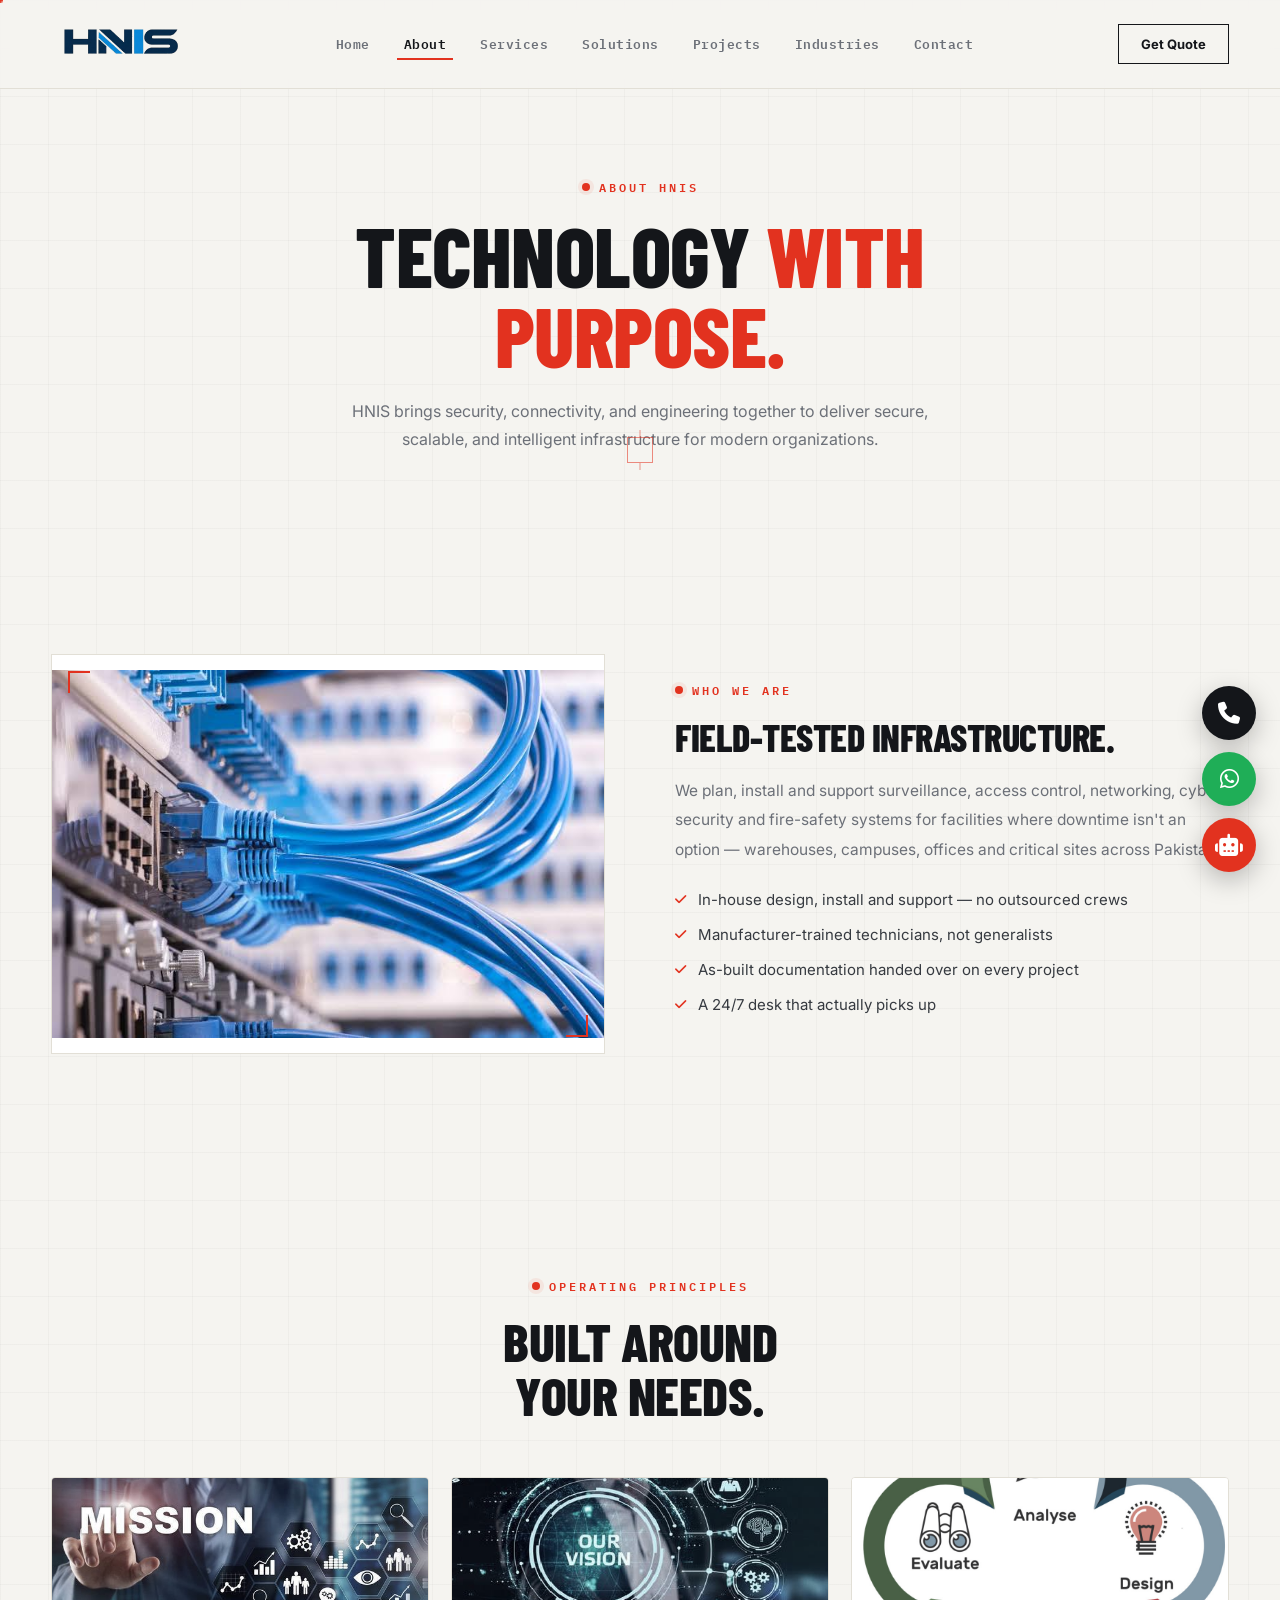
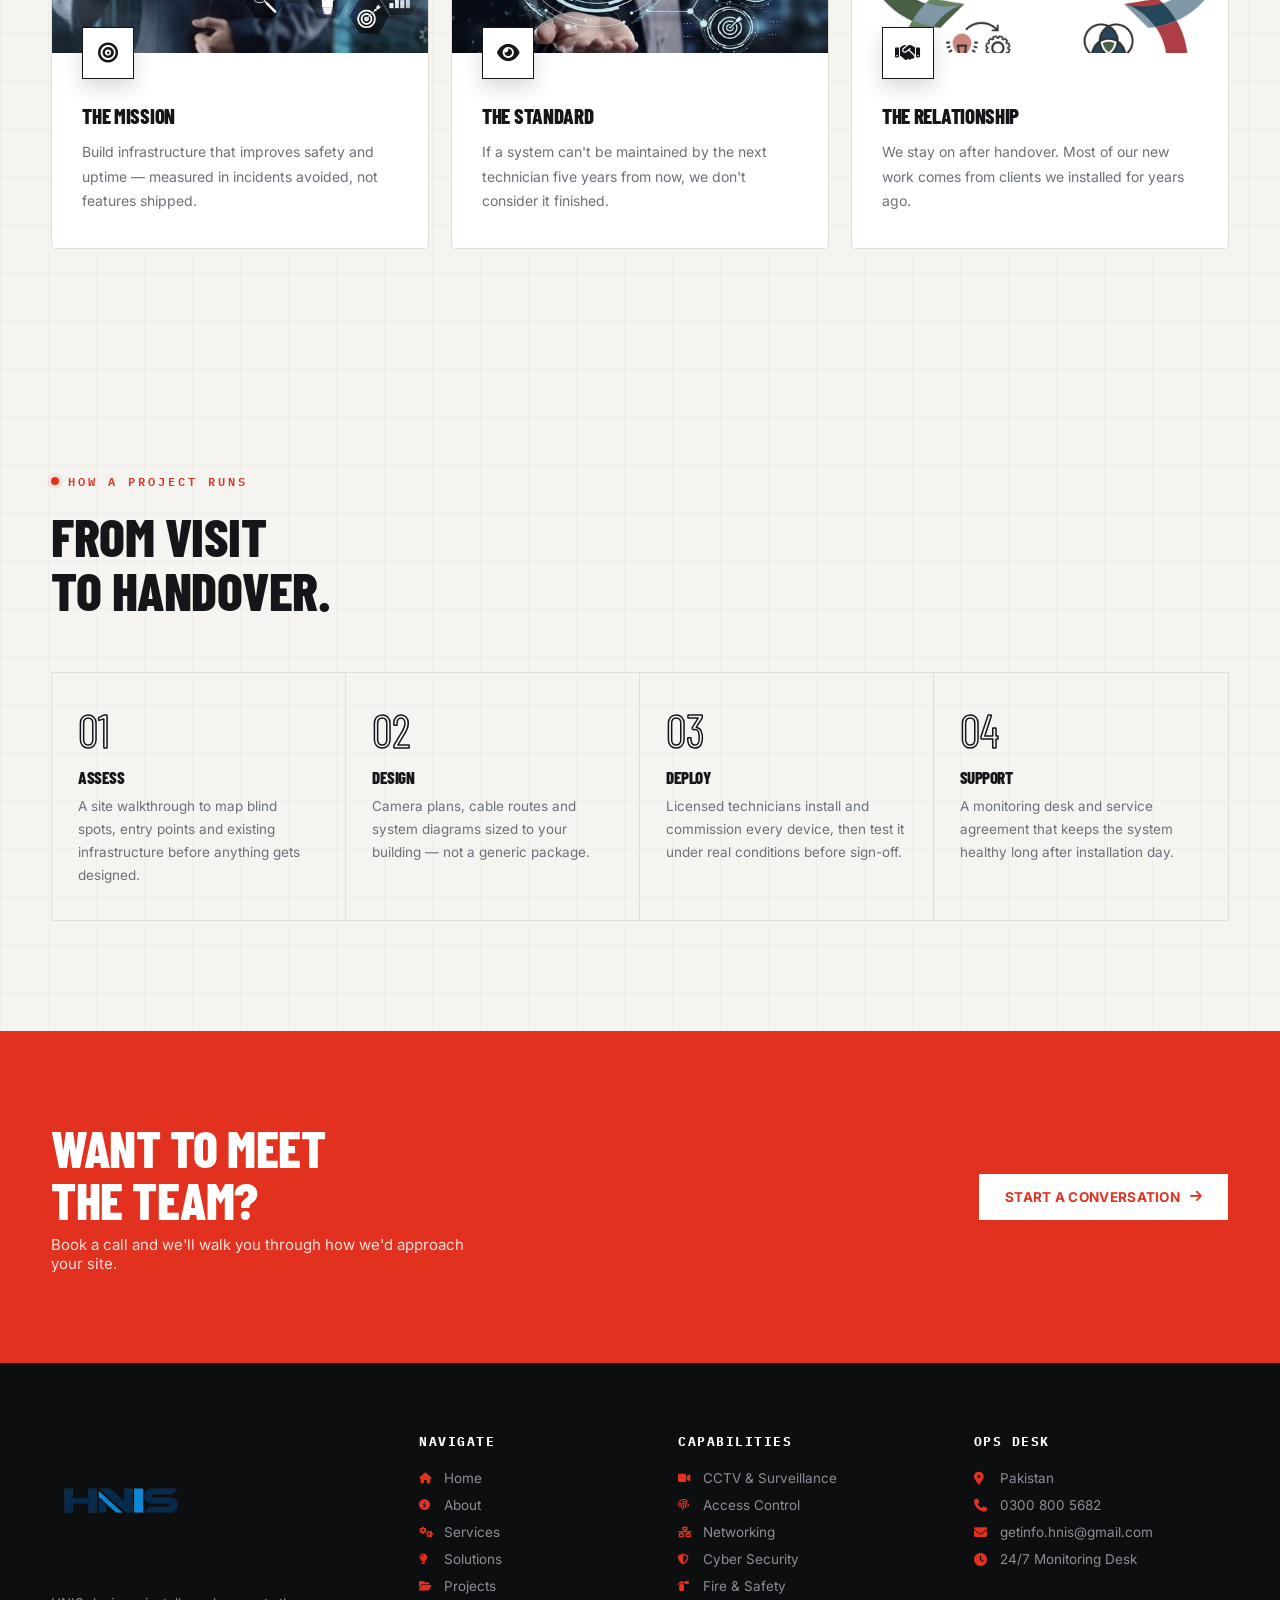
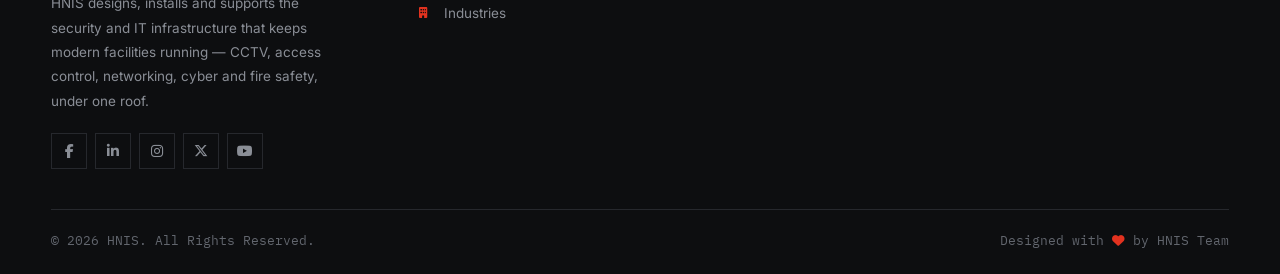
==== commit 20d08276: "Add files via upload" ====
--- a/about.html
+++ b/about.html
@@ -69,8 +69,8 @@
 <section class="page-hero">
   <div class="container page-hero-inner">
     <div class="eyebrow">ABOUT HNIS</div>
-    <h1>Technology <span>WITH,</span><br>PURPOSE.</h1>
-    <p>HNIS bring security, connectivity, and engineering together to deliver secure, scalable, and intelligent infrastructure for modern organizations.</p>
+    <h1>Technology <span>WITH<br>PURPOSE.</span></h1>
+    <p>HNIS brings security, connectivity, and engineering together to deliver secure, scalable, and intelligent infrastructure for modern organizations.</p>
   </div>
 </section>
 
@@ -99,7 +99,7 @@
   <div class="container">
     <div class="section-head center reveal" style="margin-left:auto;margin-right:auto">
       <div class="eyebrow" style="justify-content:center">Operating Principles</div>
-      <h2>BUILET AROUND<br>YOUR NEED.</h2>
+      <h2>BUILT AROUND<br>YOUR NEEDS.</h2>
     </div>
     <div class="badge-grid three">
       <div class="badge-card reveal">
